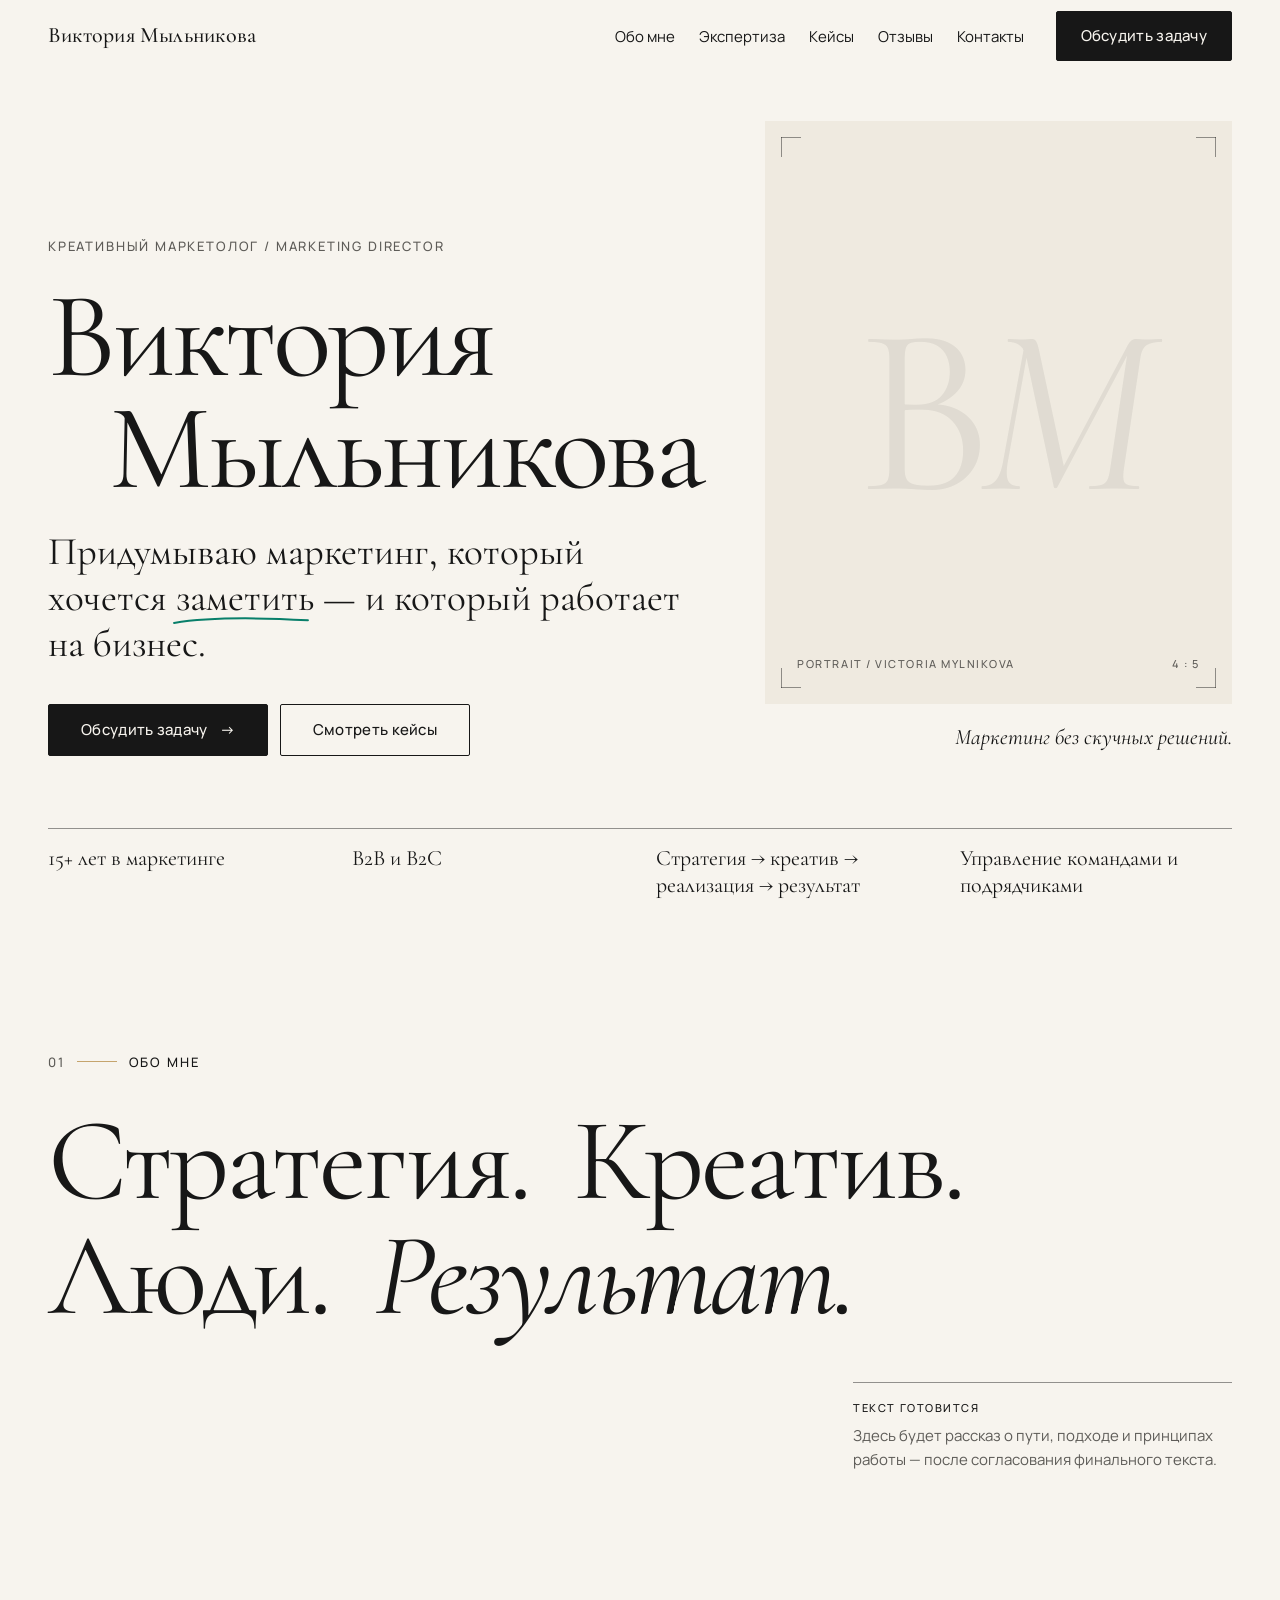
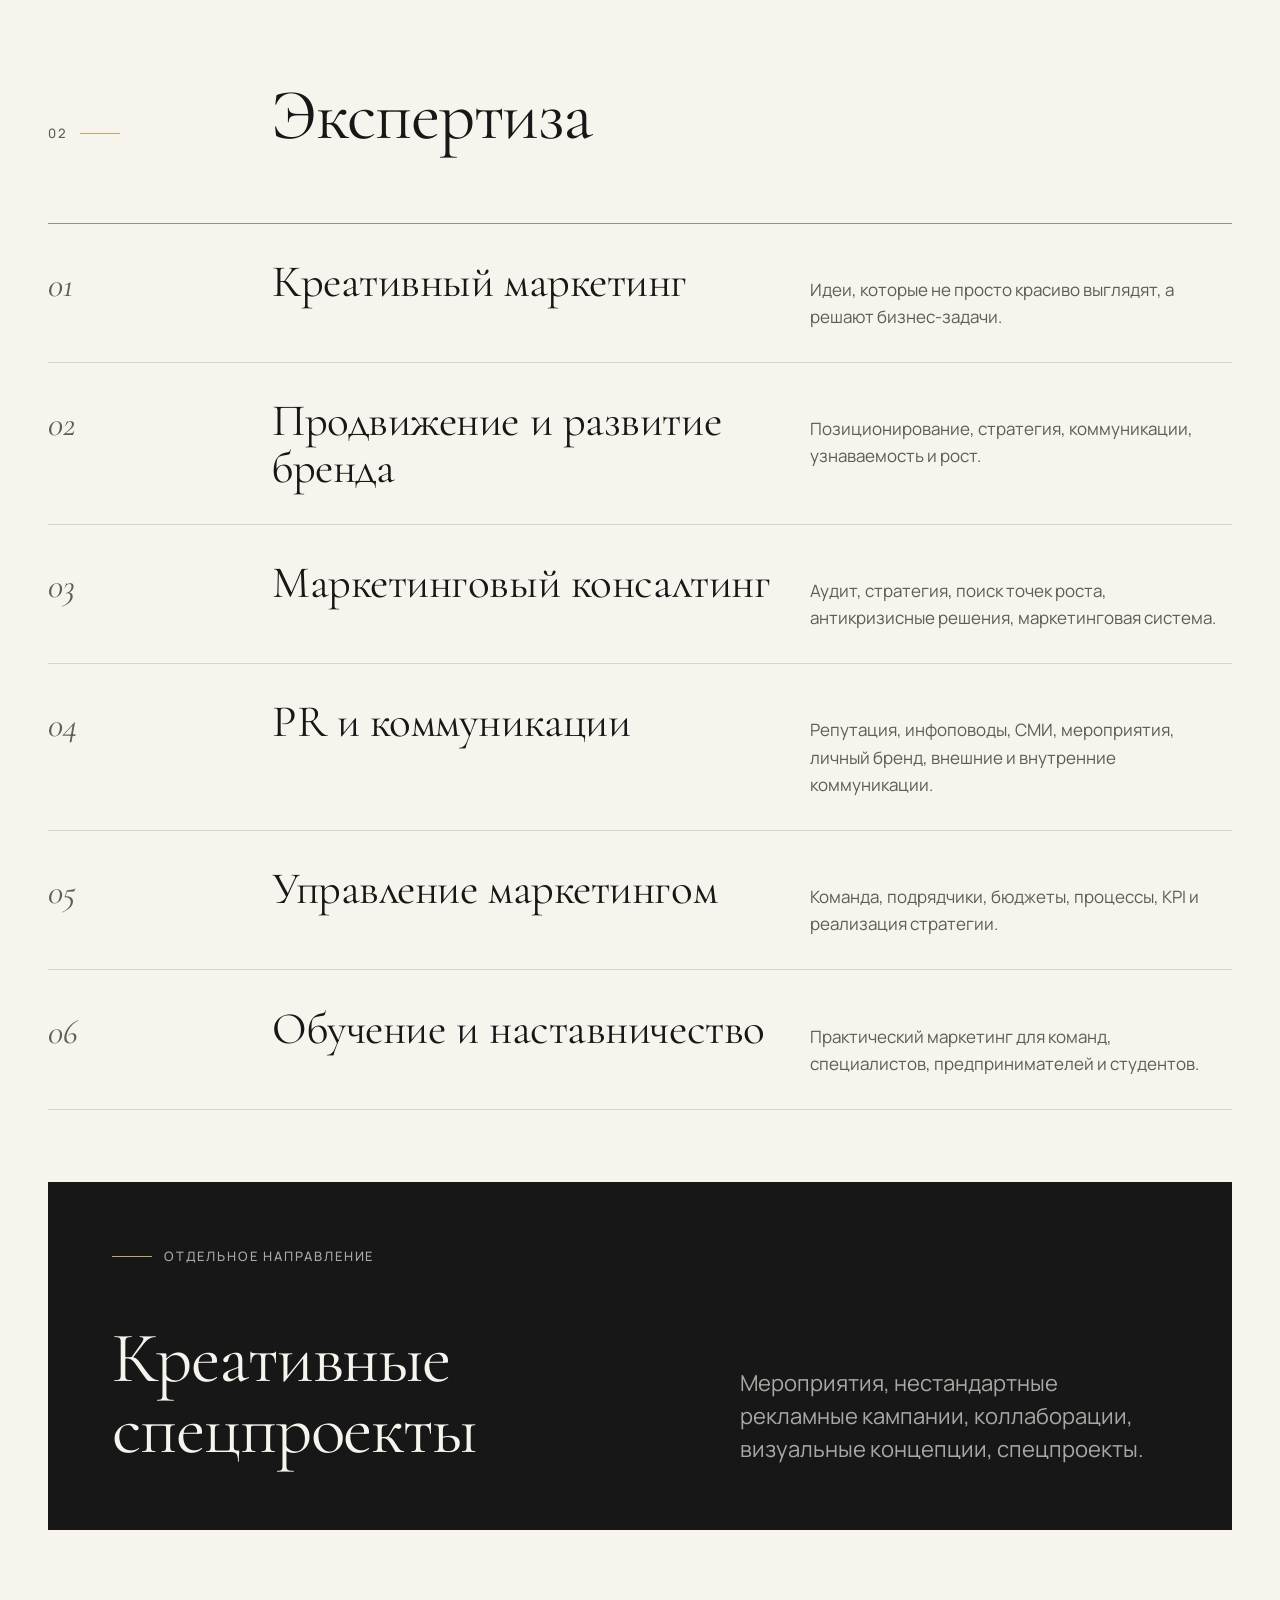
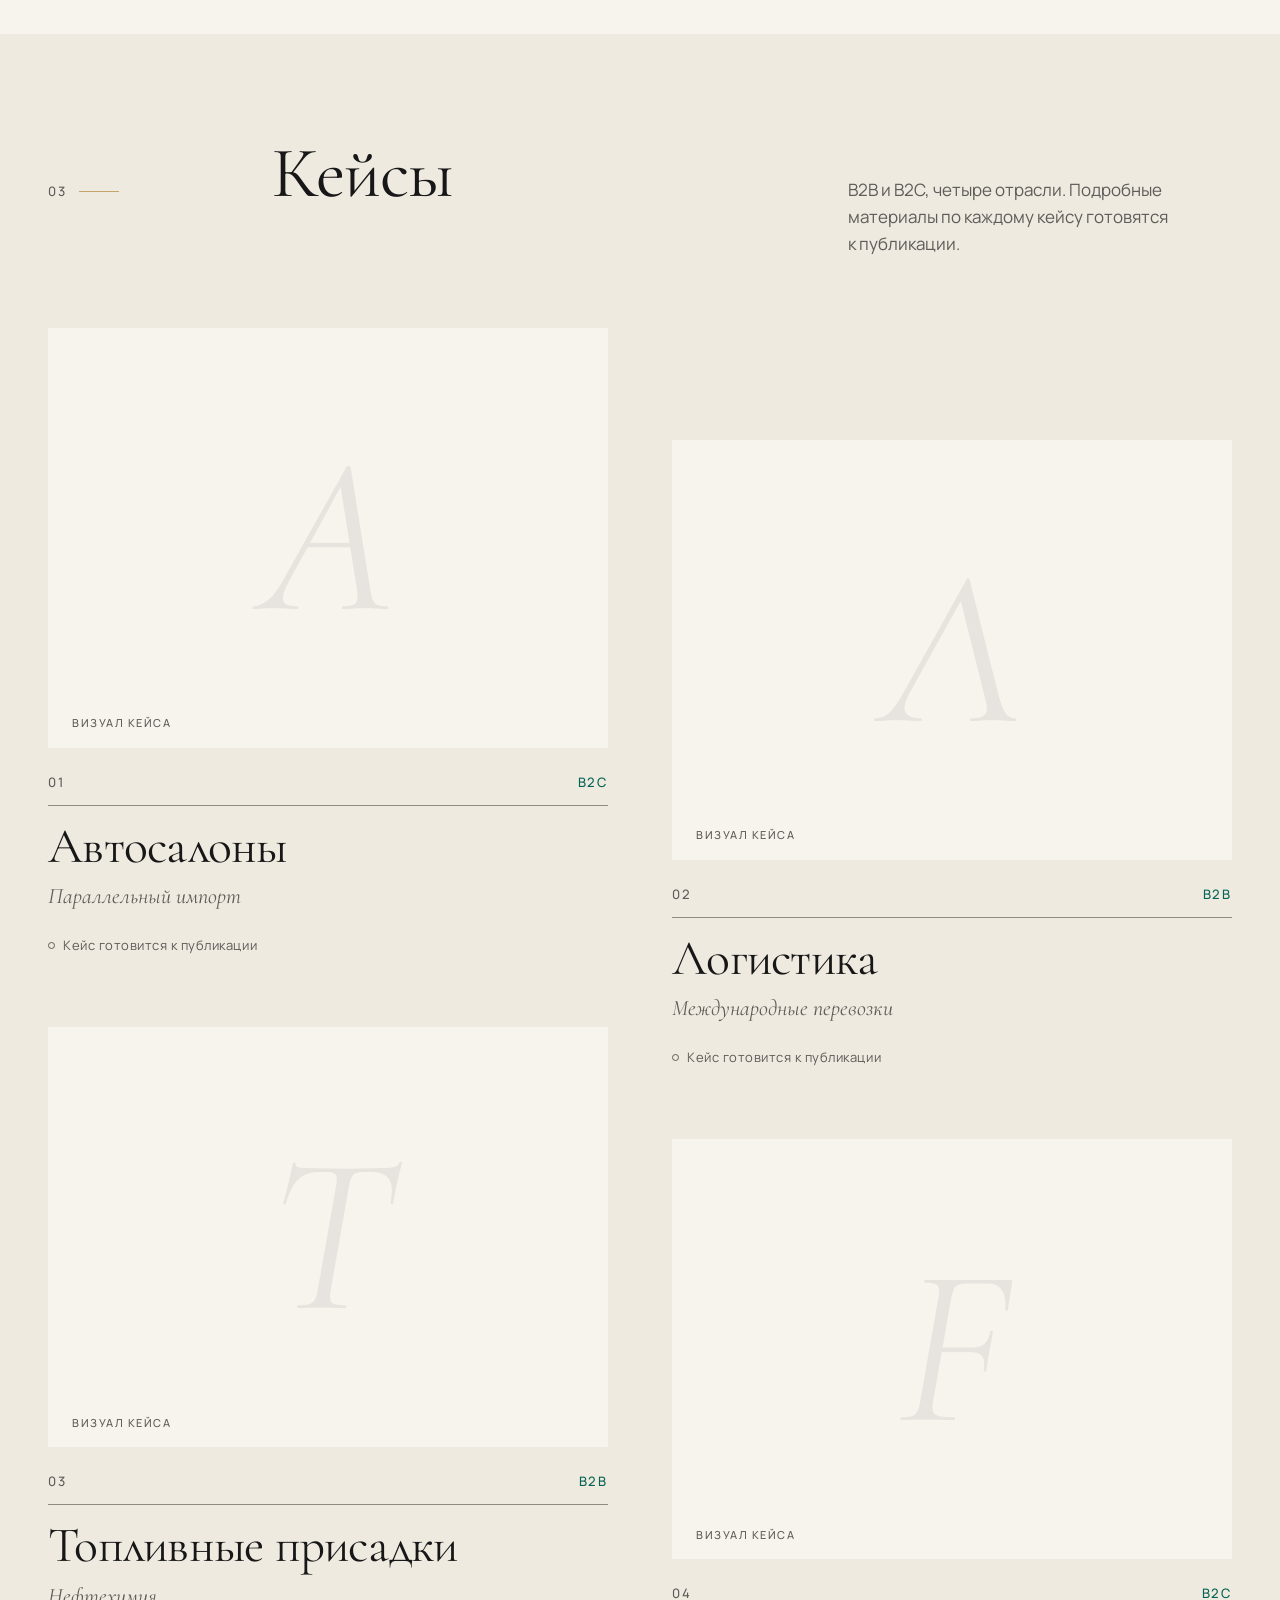
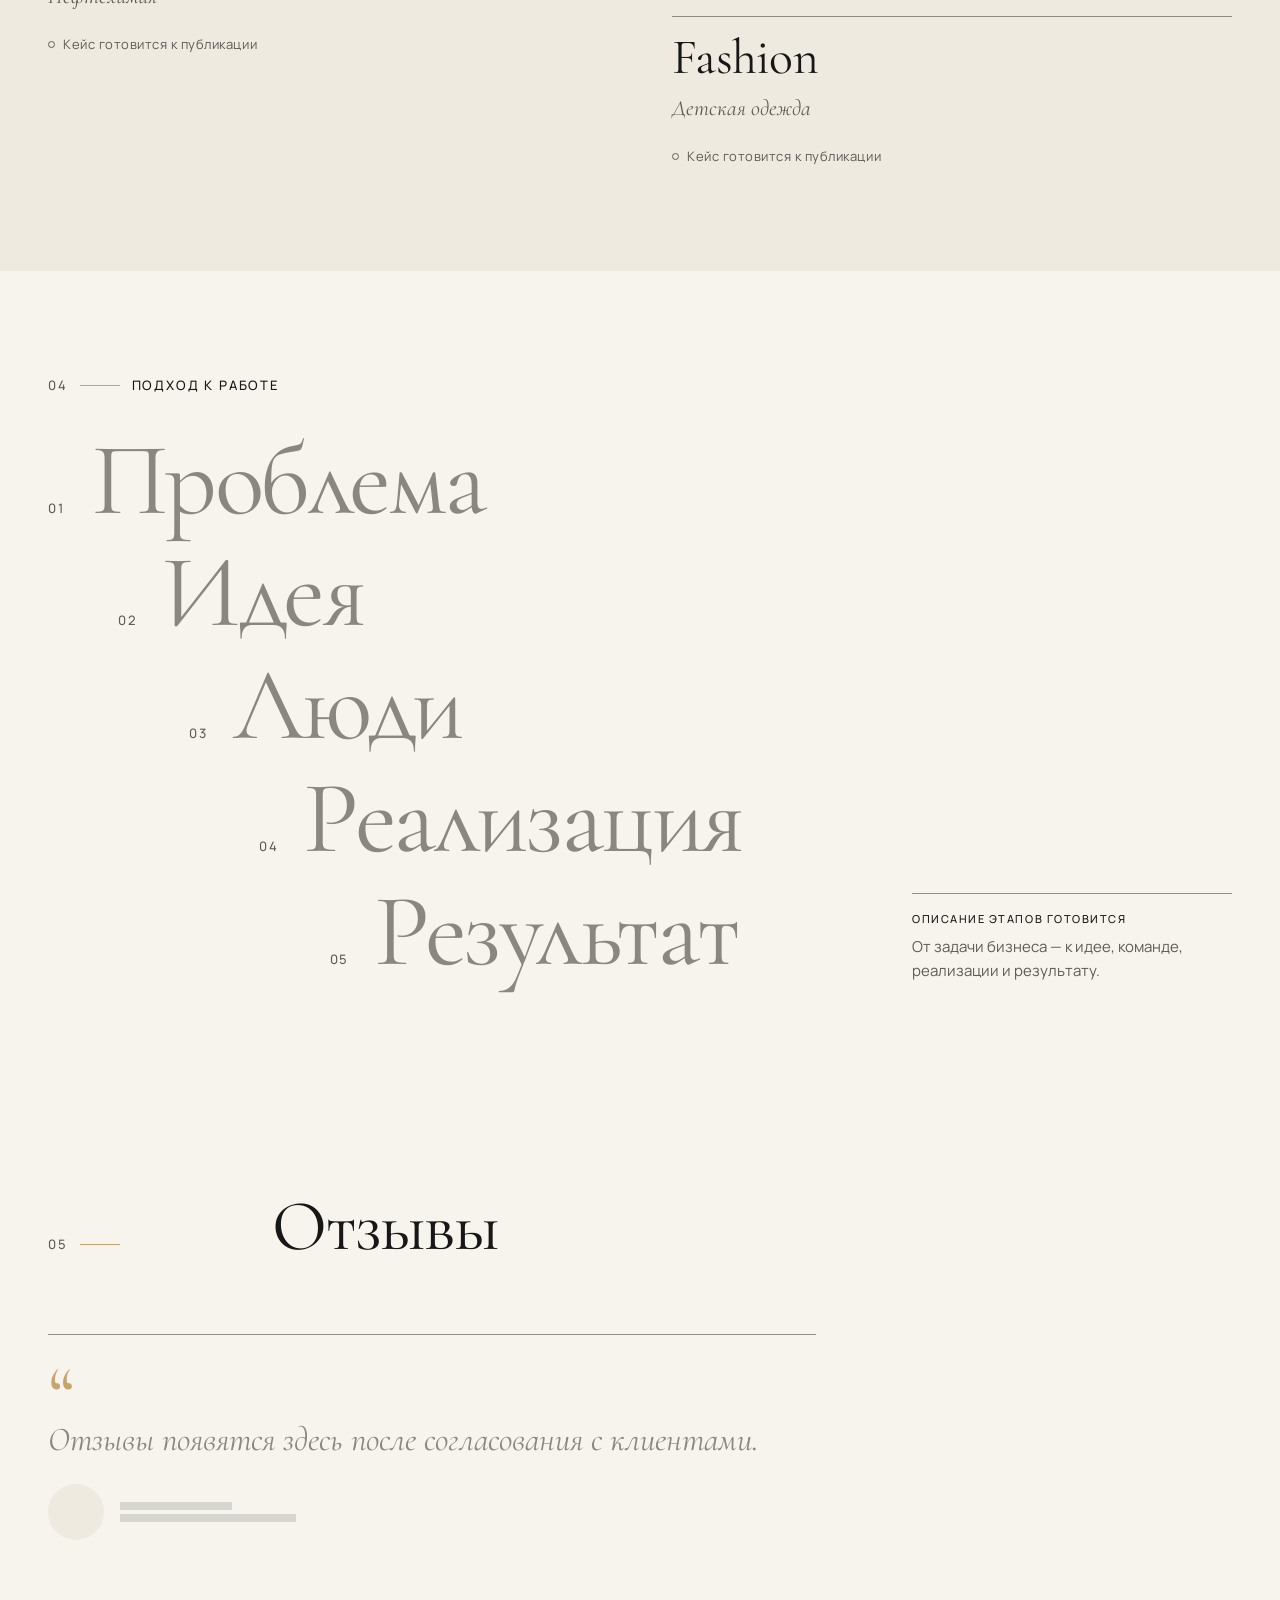
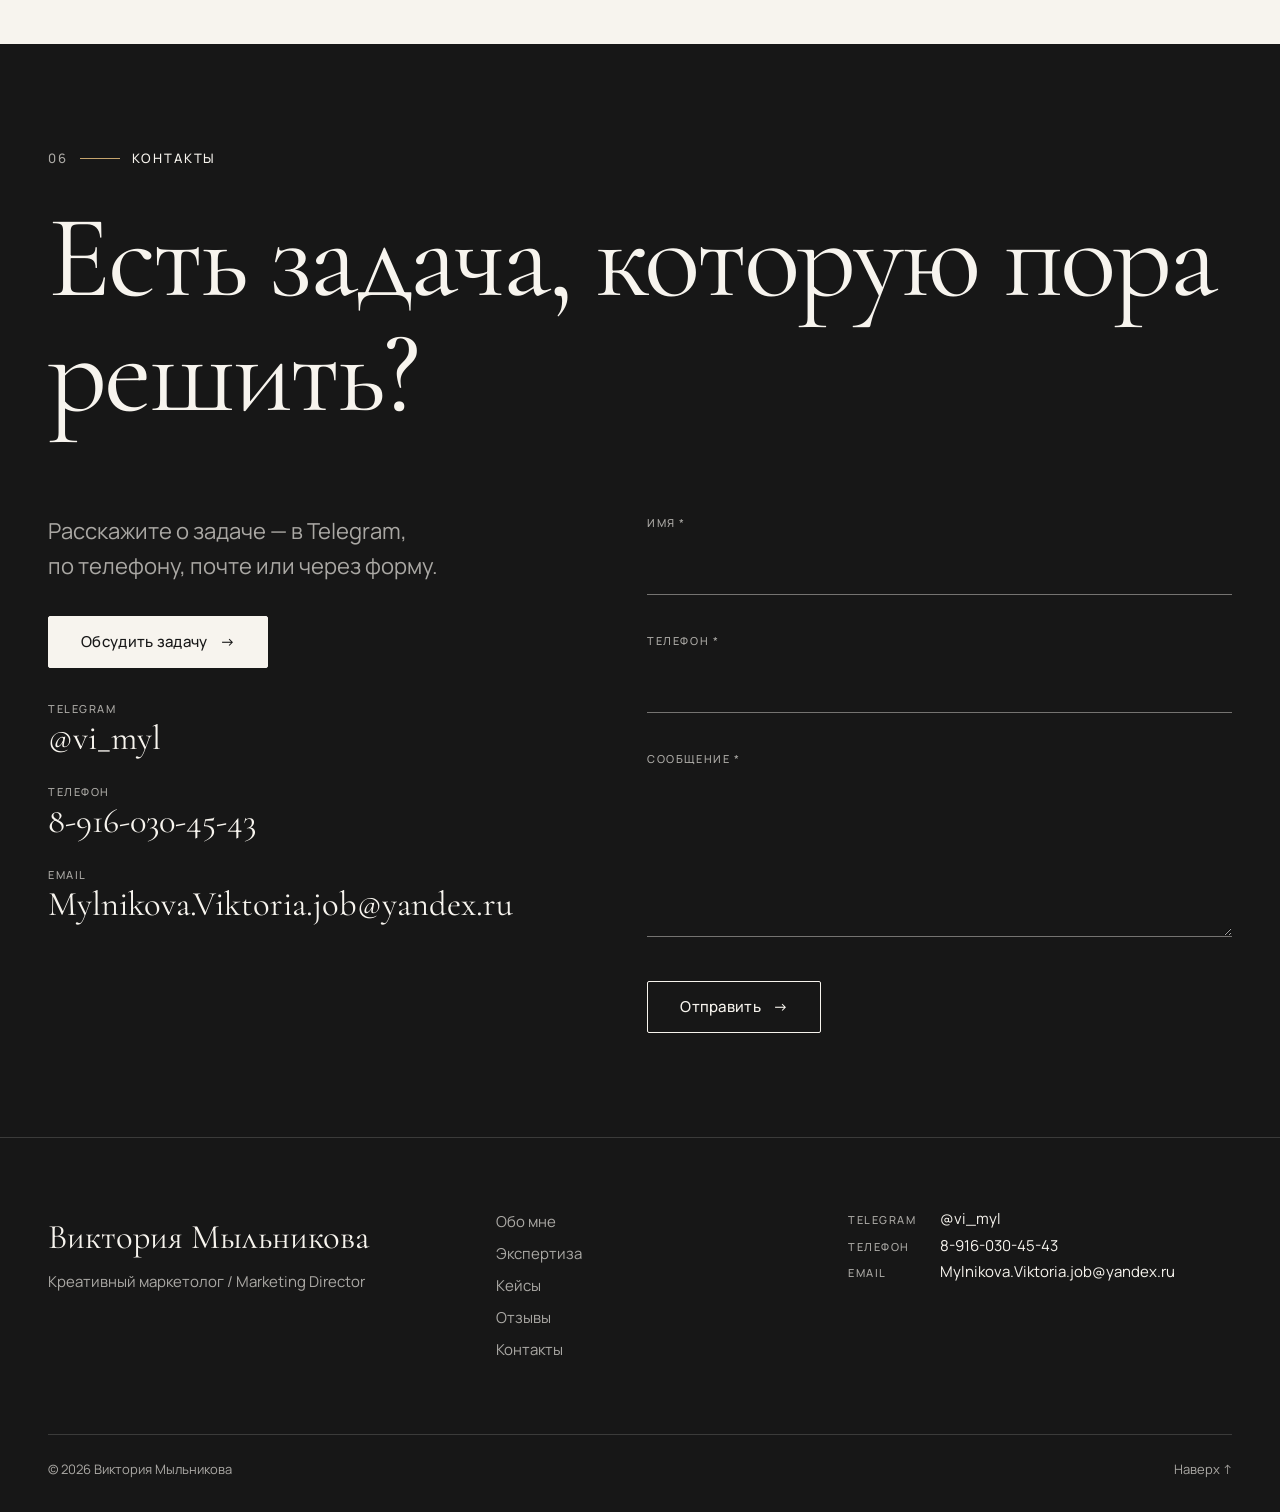
==== index.html @ 8cf96f7c "Initial commit: Victoria Mylnikova portfolio site Static frontend (HTML/CSS/JS, content in content/*" ====
<!doctype html>
<html lang="ru">
<head>
  <meta charset="utf-8">
  <meta name="viewport" content="width=device-width, initial-scale=1">
  <title>Виктория Мыльникова — креативный маркетолог, Marketing Director</title>
  <meta name="description" content="Виктория Мыльникова, креативный маркетолог и Marketing Director. Придумываю маркетинг, который хочется заметить — и который работает на бизнес.">
  <meta name="theme-color" content="#F7F4EE">
  <link rel="icon" href="favicon.ico" sizes="48x48">
  <link rel="icon" href="assets/icons/favicon.svg" type="image/svg+xml">

  <link rel="preconnect" href="https://fonts.googleapis.com">
  <link rel="preconnect" href="https://fonts.gstatic.com" crossorigin>
  <link rel="stylesheet" href="https://fonts.googleapis.com/css2?family=Cormorant+Garamond:ital,wght@0,400;0,500;1,400&family=Manrope:wght@400;500;600&display=swap">
  <link rel="stylesheet" href="css/style.css">

  <!-- Enables reveal-on-scroll styles only when JS runs, before first paint. -->
  <script>document.documentElement.classList.add('js');</script>
  <script src="js/config.js" defer></script>
  <script src="content/site.js" defer></script>
  <script src="content/cases.js" defer></script>
  <script src="content/reviews.js" defer></script>
  <script src="js/dom.js" defer></script>
  <script src="js/api.js" defer></script>
  <script src="js/main.js" defer></script>
</head>
<body>
  <a class="skip-link" href="#main">Перейти к содержанию</a>

  <header class="site-header" data-header>
    <div class="container site-header__inner">
      <a class="site-header__brand" href="#top">Виктория Мыльникова</a>

      <button class="nav-toggle" type="button" aria-expanded="false" aria-controls="site-nav" data-nav-toggle>
        <span class="nav-toggle__line"></span>
        <span class="nav-toggle__line"></span>
        <span class="visually-hidden">Меню</span>
      </button>

      <nav class="site-nav" id="site-nav" aria-label="Основная навигация" data-nav>
        <ul class="site-nav__list">
          <li><a class="site-nav__link" href="#about">Обо мне</a></li>
          <li><a class="site-nav__link" href="#expertise">Экспертиза</a></li>
          <li><a class="site-nav__link" href="#cases">Кейсы</a></li>
          <li><a class="site-nav__link" href="#reviews">Отзывы</a></li>
          <li><a class="site-nav__link" href="#contact">Контакты</a></li>
        </ul>
        <a class="button button--primary site-nav__cta" href="#contact">Обсудить задачу</a>
      </nav>
    </div>
  </header>

  <main id="main">
    <section class="hero" id="top" aria-labelledby="hero-title">
      <div class="container hero__grid">
        <div class="hero__intro">
          <p class="eyebrow" data-hero-role data-reveal>Креативный маркетолог / <span class="nowrap">Marketing Director</span></p>
          <h1 class="hero__name" id="hero-title" data-hero-name data-reveal style="--reveal-delay: 80ms">
            <span class="hero__name-line">Виктория</span>
            <span class="hero__name-line hero__name-line--offset">Мыльникова</span>
          </h1>
          <p class="hero__headline" data-hero-headline data-reveal style="--reveal-delay: 200ms">
            Придумываю маркетинг, который хочется
            <span class="mark">заметить<svg class="mark__stroke" viewBox="0 0 200 14" preserveAspectRatio="none" aria-hidden="true" focusable="false"><path d="M3 10C46 4.5 104 3 197 7" pathLength="1"/></svg></span>&nbsp;— и&nbsp;который работает на&nbsp;бизнес.
          </p>
          <div class="hero__actions" data-reveal style="--reveal-delay: 320ms">
            <a class="button button--primary" href="#contact" data-hero-cta="primary">Обсудить задачу <span class="button__arrow" aria-hidden="true">→</span></a>
            <a class="button" href="#cases" data-hero-cta="secondary">Смотреть кейсы</a>
          </div>
        </div>

        <figure class="portrait" data-portrait data-reveal style="--reveal-delay: 160ms">
          <div class="portrait__frame">
            <!-- Portrait: set hero.portrait in content/site.js — the image replaces this placeholder.
                 Composition expects a vertical 4:5 shot. -->
            <div class="portrait__placeholder" aria-hidden="true">
              <span class="portrait__monogram">В<i>М</i></span>
              <span class="portrait__label">Portrait / Victoria Mylnikova</span>
              <span class="portrait__ratio">4 : 5</span>
            </div>
          </div>
          <figcaption class="portrait__caption" data-hero-tagline>Маркетинг без скучных решений.</figcaption>
        </figure>

        <ul class="hero__facts" data-hero-facts aria-label="Коротко обо мне"></ul>
      </div>
    </section>

    <section class="section" id="about" aria-labelledby="about-title">
      <div class="container">
        <header class="section-header section-header--label" data-reveal>
          <span class="section-header__index">01</span>
          <h2 class="section-header__title" id="about-title">Обо мне</h2>
        </header>
        <div class="about">
          <p class="about__statement" data-about-statement>
            <span class="about__word" data-reveal>Стратегия.</span>
            <span class="about__word" data-reveal style="--reveal-delay: 90ms">Креатив.</span>
            <span class="about__word" data-reveal style="--reveal-delay: 180ms">Люди.</span>
            <span class="about__word about__word--accent" data-reveal style="--reveal-delay: 270ms">Результат.</span>
          </p>
          <div class="about__aside placeholder" data-about-text data-reveal>
            <span class="placeholder__label">Текст готовится</span>
            <p>Здесь будет рассказ о&nbsp;пути, подходе и&nbsp;принципах работы — после согласования финального текста.</p>
          </div>
        </div>
      </div>
    </section>

    <section class="section" id="expertise" aria-labelledby="expertise-title">
      <div class="container">
        <header class="section-header" data-reveal>
          <span class="section-header__index">02</span>
          <h2 class="section-header__title" id="expertise-title">Экспертиза</h2>
        </header>
        <ol class="expertise" data-expertise-list></ol>
        <aside class="special" data-expertise-special hidden></aside>
      </div>
    </section>

    <section class="section section--alt" id="cases" aria-labelledby="cases-title">
      <div class="container">
        <header class="section-header" data-reveal>
          <span class="section-header__index">03</span>
          <h2 class="section-header__title" id="cases-title">Кейсы</h2>
          <p class="section-header__lead">B2B и&nbsp;B2C, четыре отрасли. Подробные материалы по&nbsp;каждому кейсу готовятся к&nbsp;публикации.</p>
        </header>
        <div class="cases-grid" data-cases-list>
          <noscript><p class="placeholder">Для просмотра кейсов включите JavaScript.</p></noscript>
        </div>
      </div>
    </section>

    <section class="section" id="approach" aria-labelledby="approach-title">
      <div class="container">
        <header class="section-header section-header--label" data-reveal>
          <span class="section-header__index">04</span>
          <h2 class="section-header__title" id="approach-title">Подход к&nbsp;работе</h2>
        </header>
        <div class="approach">
          <ol class="approach__list" data-approach-list></ol>
          <div class="approach__note placeholder" data-reveal>
            <span class="placeholder__label">Описание этапов готовится</span>
            <p>От задачи бизнеса — к&nbsp;идее, команде, реализации и&nbsp;результату.</p>
          </div>
        </div>
      </div>
    </section>

    <section class="section" id="reviews" aria-labelledby="reviews-title">
      <div class="container">
        <header class="section-header" data-reveal>
          <span class="section-header__index">05</span>
          <h2 class="section-header__title" id="reviews-title">Отзывы</h2>
        </header>
        <div class="reviews-list" data-reviews-list>
          <!-- Placeholder mirrors the future review layout; replaced once content/reviews.js has published items. -->
          <figure class="review review--placeholder" data-reveal>
            <span class="review__mark" aria-hidden="true">“</span>
            <p class="review__text">Отзывы появятся здесь после согласования с&nbsp;клиентами.</p>
            <figcaption class="review__author" aria-hidden="true">
              <span class="review__photo"></span>
              <span class="review__who">
                <span class="review__skeleton"></span>
                <span class="review__skeleton review__skeleton--wide"></span>
              </span>
            </figcaption>
          </figure>
        </div>
      </div>
    </section>

    <section class="section inverse contact" id="contact" aria-labelledby="contact-title">
      <div class="container">
        <div class="section-header section-header--label" data-reveal>
          <span class="section-header__index">06</span>
          <span class="section-header__title">Контакты</span>
        </div>
        <h2 class="contact__title" id="contact-title" data-reveal>Есть задача, которую пора решить?</h2>

        <div class="contact__grid">
          <div class="contact__aside" data-reveal>
            <p class="contact__lead">Расскажите о&nbsp;задаче — в&nbsp;Telegram, по&nbsp;телефону, почте или через форму.</p>
            <a class="button button--primary" href="#lead-name" data-telegram-link>Обсудить задачу <span class="button__arrow" aria-hidden="true">→</span></a>
            <ul class="contact-list" data-contact-list></ul>
          </div>

          <form class="contact-form" data-contact-form novalidate data-reveal style="--reveal-delay: 120ms">
            <div class="field">
              <label class="field__label" for="lead-name">Имя <span aria-hidden="true">*</span></label>
              <input class="field__input" id="lead-name" name="name" type="text" autocomplete="name" maxlength="100" required aria-describedby="lead-name-error">
              <p class="field__error" id="lead-name-error" data-field-error="name"></p>
            </div>
            <div class="field">
              <label class="field__label" for="lead-phone">Телефон <span aria-hidden="true">*</span></label>
              <input class="field__input" id="lead-phone" name="phone" type="tel" autocomplete="tel" inputmode="tel" maxlength="30" required aria-describedby="lead-phone-error">
              <p class="field__error" id="lead-phone-error" data-field-error="phone"></p>
            </div>
            <div class="field">
              <label class="field__label" for="lead-message">Сообщение <span aria-hidden="true">*</span></label>
              <textarea class="field__input" id="lead-message" name="message" rows="4" maxlength="2000" required aria-describedby="lead-message-error"></textarea>
              <p class="field__error" id="lead-message-error" data-field-error="message"></p>
            </div>
            <button class="button contact-form__submit" type="submit">Отправить <span class="button__arrow" aria-hidden="true">→</span></button>
            <p class="contact-form__status" role="status" data-form-status></p>
          </form>
        </div>
      </div>
    </section>
  </main>

  <footer class="site-footer">
    <div class="container site-footer__inner">
      <div class="site-footer__brand">
        <a class="site-footer__name" href="#top">Виктория Мыльникова</a>
        <p>Креативный маркетолог / Marketing Director</p>
      </div>
      <nav class="site-footer__nav" aria-label="Навигация в подвале">
        <ul class="site-footer__links">
          <li><a href="#about">Обо мне</a></li>
          <li><a href="#expertise">Экспертиза</a></li>
          <li><a href="#cases">Кейсы</a></li>
          <li><a href="#reviews">Отзывы</a></li>
          <li><a href="#contact">Контакты</a></li>
        </ul>
      </nav>
      <ul class="contact-list contact-list--compact" data-contact-list></ul>
      <div class="site-footer__bottom">
        <span>© <span data-current-year></span> Виктория Мыльникова</span>
        <a href="#top">Наверх ↑</a>
      </div>
    </div>
  </footer>

  <!-- Mount point for the future AI assistant (VM.config.features.assistant). -->
  <div data-assistant-root hidden></div>
</body>
</html>
---- css/style.css ----
/* ==========================================================================
   Design tokens
   Breakpoints (mobile-first, min-width): 640px tablet · 960px laptop · 1280px desktop.
   The header switches to the inline navigation at 1024px (see js/main.js).
   CSS variables cannot be used inside media queries, so the values are repeated below.
   ========================================================================== */

:root {
  /* Palette */
  --color-ivory: #F7F4EE;
  --color-ivory-deep: #EFEAE0;
  --color-graphite: #171717;
  --color-emerald: #087F6A;
  --color-emerald-deep: #066455;
  --color-gold: #C5A46D;

  /* Semantic roles — components use these, not the raw palette.
     Emerald is an accent only; gold is reserved for rare decorative details. */
  --color-bg: var(--color-ivory);
  --color-bg-alt: var(--color-ivory-deep);
  --color-text: var(--color-graphite);
  --color-text-muted: #5E5C58;
  /* Large type only: ≈3.3:1 on ivory, passes AA for text from 24px. */
  --color-text-faint: #8A8781;
  --color-ghost: rgba(23, 23, 23, 0.07);
  --color-border: rgba(23, 23, 23, 0.14);
  --color-border-strong: rgba(23, 23, 23, 0.45);
  --color-accent: var(--color-emerald);
  --color-accent-hover: var(--color-emerald-deep);
  --color-decor: var(--color-gold);
  --color-error: #A23B2A;
  --color-focus: var(--color-emerald);
  --color-button-hover: #333230;

  /* Typography */
  --font-display: "Cormorant Garamond", "Times New Roman", Georgia, serif;
  --font-body: "Manrope", system-ui, -apple-system, "Segoe UI", Roboto, sans-serif;

  --text-xs: 0.8125rem;
  --text-sm: 0.9375rem;
  --text-base: 1.0625rem;
  --text-lg: clamp(1.125rem, 1rem + 0.5vw, 1.375rem);
  --text-xl: clamp(1.5rem, 1.2rem + 1.2vw, 2.25rem);
  --text-2xl: clamp(2.5rem, 1.6rem + 3.6vw, 5rem);
  --text-display: clamp(3.25rem, 1.4rem + 7.4vw, 8.5rem);

  --leading-tight: 1.02;
  --leading-snug: 1.25;
  --leading-normal: 1.6;
  --tracking-wide: 0.14em;

  /* Spacing */
  --space-1: 0.25rem;
  --space-2: 0.5rem;
  --space-3: 0.75rem;
  --space-4: 1rem;
  --space-5: 1.5rem;
  --space-6: 2rem;
  --space-7: 3rem;
  --space-8: 4.5rem;
  --space-9: 7rem;
  --section-space: clamp(4.5rem, 2.5rem + 5vw, 8rem);

  /* Layout */
  --container-max: 80rem;
  --container-narrow: 46rem;
  --gutter: clamp(1rem, 4vw, 3rem);
  --header-height: 4.5rem;

  /* Shape & motion */
  --radius-sm: 2px;
  --radius-md: 4px;
  --duration-fast: 160ms;
  --duration-base: 280ms;
  --duration-slow: 900ms;
  --ease-out: cubic-bezier(0.22, 0.61, 0.36, 1);
}

/* Dark surfaces (final CTA, footer): the same semantic roles, inverted.
   Components keep using the roles and adapt automatically. */
.inverse,
.site-footer {
  --color-bg: var(--color-graphite);
  --color-bg-alt: #202020;
  --color-text: var(--color-ivory);
  --color-text-muted: rgba(247, 244, 238, 0.66);
  --color-text-faint: rgba(247, 244, 238, 0.5);
  --color-ghost: rgba(247, 244, 238, 0.06);
  --color-border: rgba(247, 244, 238, 0.16);
  --color-border-strong: rgba(247, 244, 238, 0.42);
  --color-error: #E8A090;
  --color-focus: var(--color-ivory);
  --color-button-hover: #FFFFFF;
  background: var(--color-bg);
  color: var(--color-text);
}

/* ==========================================================================
   Base
   ========================================================================== */

*,
*::before,
*::after {
  box-sizing: border-box;
}

html {
  -webkit-text-size-adjust: 100%;
  scroll-padding-top: var(--header-height);
}

html[data-nav-open] {
  overflow: hidden;
}

@media (prefers-reduced-motion: no-preference) {
  html {
    scroll-behavior: smooth;
  }
}

body {
  margin: 0;
  min-height: 100vh;
  overflow-x: clip;
  background: var(--color-bg);
  color: var(--color-text);
  font-family: var(--font-body);
  font-size: var(--text-base);
  line-height: var(--leading-normal);
  -webkit-font-smoothing: antialiased;
  -moz-osx-font-smoothing: grayscale;
  text-rendering: optimizeLegibility;
}

h1,
h2,
h3,
h4,
p,
ul,
ol,
dl,
dd,
figure,
blockquote {
  margin: 0;
}

h1,
h2,
h3 {
  font-family: var(--font-display);
  font-weight: 500;
  line-height: var(--leading-snug);
}

ul[class],
ol[class] {
  padding: 0;
  list-style: none;
}

img,
svg,
video {
  display: block;
  max-width: 100%;
  height: auto;
}

a {
  color: inherit;
  text-decoration-thickness: 1px;
  text-underline-offset: 0.2em;
  transition: color var(--duration-fast) var(--ease-out);
}

a:hover {
  color: var(--color-accent);
}

button,
input,
textarea {
  font: inherit;
  color: inherit;
}

:focus-visible {
  outline: 2px solid var(--color-focus);
  outline-offset: 3px;
}

::selection {
  background: var(--color-graphite);
  color: var(--color-ivory);
}

.visually-hidden {
  position: absolute;
  width: 1px;
  height: 1px;
  margin: -1px;
  padding: 0;
  overflow: hidden;
  clip: rect(0 0 0 0);
  white-space: nowrap;
  border: 0;
}

.skip-link {
  position: absolute;
  top: var(--space-2);
  left: var(--space-2);
  z-index: 100;
  padding: var(--space-2) var(--space-4);
  background: var(--color-graphite);
  color: var(--color-ivory);
  transform: translateY(-200%);
}

.skip-link:focus {
  transform: none;
}

/* ==========================================================================
   Layout
   ========================================================================== */

.container {
  width: 100%;
  max-width: calc(var(--container-max) + 2 * var(--gutter));
  margin-inline: auto;
  padding-inline: var(--gutter);
}

.section {
  padding-block: var(--section-space);
}

.section--alt {
  background: var(--color-bg-alt);
}

.section-header {
  display: grid;
  gap: var(--space-4);
  margin-bottom: clamp(var(--space-7), 2rem + 3vw, var(--space-8));
}

.section-header__index {
  display: flex;
  align-items: center;
  gap: var(--space-3);
  font-size: var(--text-xs);
  font-weight: 500;
  letter-spacing: var(--tracking-wide);
  color: var(--color-text-muted);
}

/* A short gold rule — one of the few intended uses of the decorative colour. */
.section-header__index::after {
  content: "";
  width: 2.5rem;
  height: 1px;
  background: var(--color-decor);
}

.section-header__title {
  font-size: var(--text-2xl);
  font-weight: 400;
  line-height: 1;
  letter-spacing: -0.015em;
}

.section-header__lead {
  max-width: 28rem;
  color: var(--color-text-muted);
}

/* Label variant: the section's big typography lives in its content instead. */
.section-header--label {
  display: flex;
  align-items: center;
  gap: var(--space-3);
  margin-bottom: var(--space-6);
}

.section-header--label .section-header__title {
  font-family: var(--font-body);
  font-size: var(--text-xs);
  font-weight: 500;
  line-height: 1.4;
  letter-spacing: var(--tracking-wide);
  text-transform: uppercase;
}

@media (min-width: 960px) {
  /* Columns match the expertise rows below: 12rem index + --space-6 gap. */
  .section-header:not(.section-header--label) {
    grid-template-columns: 12rem minmax(0, 1fr) minmax(0, 24rem);
    column-gap: var(--space-6);
    align-items: baseline;
  }

  .section-header__lead {
    justify-self: end;
  }
}

/* ==========================================================================
   Typography helpers
   ========================================================================== */

.eyebrow {
  font-size: var(--text-xs);
  font-weight: 500;
  letter-spacing: var(--tracking-wide);
  text-transform: uppercase;
  color: var(--color-text-muted);
}

.nowrap {
  white-space: nowrap;
}

.prose {
  display: grid;
  gap: var(--space-4);
  max-width: var(--container-narrow);
}

/* ==========================================================================
   Buttons
   ========================================================================== */

.button {
  display: inline-flex;
  align-items: center;
  justify-content: center;
  gap: var(--space-3);
  min-height: 3.25rem;
  padding: var(--space-3) var(--space-6);
  border: 1px solid var(--color-text);
  border-radius: var(--radius-sm);
  background: transparent;
  color: var(--color-text);
  font-size: var(--text-sm);
  font-weight: 500;
  letter-spacing: 0.02em;
  text-decoration: none;
  cursor: pointer;
  transition:
    background-color var(--duration-base) var(--ease-out),
    border-color var(--duration-base) var(--ease-out),
    color var(--duration-base) var(--ease-out);
}

.button:hover {
  background: var(--color-text);
  color: var(--color-bg);
}

.button--primary {
  background: var(--color-text);
  color: var(--color-bg);
}

.button--primary:hover {
  background: var(--color-button-hover);
  border-color: var(--color-button-hover);
  color: var(--color-bg);
}

.button__arrow {
  display: inline-block;
  transition: transform var(--duration-base) var(--ease-out);
}

.button:hover .button__arrow {
  transform: translateX(0.25rem);
}

.button:disabled {
  opacity: 0.5;
  cursor: not-allowed;
}

/* ==========================================================================
   Header & navigation
   ========================================================================== */

.site-header {
  position: sticky;
  top: 0;
  z-index: 50;
  border-bottom: 1px solid transparent;
  transition:
    background-color var(--duration-base) var(--ease-out),
    border-color var(--duration-base) var(--ease-out);
}

.site-header[data-scrolled] {
  background: rgba(247, 244, 238, 0.9);
  border-bottom-color: var(--color-border);
  -webkit-backdrop-filter: blur(12px);
  backdrop-filter: blur(12px);
}

/* backdrop-filter would become the containing block of the fixed mobile menu. */
.site-header[data-nav-open] {
  background: var(--color-bg);
  -webkit-backdrop-filter: none;
  backdrop-filter: none;
}

.site-header__inner {
  display: flex;
  align-items: center;
  justify-content: space-between;
  gap: var(--space-5);
  min-height: var(--header-height);
}

.site-header__brand {
  font-family: var(--font-display);
  font-size: 1.375rem;
  font-weight: 500;
  letter-spacing: 0.01em;
  text-decoration: none;
  white-space: nowrap;
}

.site-header__brand:hover {
  color: inherit;
}

/* Standalone header CTA (pages without the full navigation). */
.site-header__cta {
  display: none;
}

@media (min-width: 640px) {
  .site-header__cta {
    display: inline-flex;
  }
}

.nav-toggle {
  display: grid;
  gap: 7px;
  place-content: center;
  width: 3rem;
  height: 3rem;
  margin-right: calc(-1 * var(--space-3));
  padding: 0;
  border: 0;
  background: none;
  cursor: pointer;
}

.nav-toggle__line {
  width: 1.625rem;
  height: 1px;
  background: currentColor;
  transition: transform var(--duration-base) var(--ease-out);
}

.site-header[data-nav-open] .nav-toggle__line:first-child {
  transform: translateY(4px) rotate(45deg);
}

.site-header[data-nav-open] .nav-toggle__line:nth-child(2) {
  transform: translateY(-4px) rotate(-45deg);
}

/* Mobile: full-screen editorial menu. */
.site-nav {
  position: fixed;
  inset: var(--header-height) 0 0;
  display: none;
  flex-direction: column;
  justify-content: space-between;
  gap: var(--space-7);
  padding: var(--space-5) var(--gutter) var(--space-7);
  overflow-y: auto;
  background: var(--color-bg);
}

.site-header[data-nav-open] .site-nav {
  display: flex;
  animation: nav-in var(--duration-base) var(--ease-out);
}

@keyframes nav-in {
  from {
    opacity: 0;
    transform: translateY(-0.5rem);
  }
}

.site-nav__list {
  display: grid;
  counter-reset: nav;
}

.site-nav__link {
  display: flex;
  align-items: baseline;
  gap: var(--space-4);
  padding-block: var(--space-4);
  border-bottom: 1px solid var(--color-border);
  font-family: var(--font-display);
  font-size: clamp(2rem, 1.6rem + 2vw, 2.75rem);
  line-height: 1.1;
  text-decoration: none;
}

.site-nav__link::before {
  counter-increment: nav;
  content: counter(nav, decimal-leading-zero);
  font-family: var(--font-body);
  font-size: var(--text-xs);
  letter-spacing: var(--tracking-wide);
  color: var(--color-text-muted);
}

.site-nav__cta {
  width: 100%;
}

@media (min-width: 1024px) {
  .nav-toggle {
    display: none;
  }

  .site-nav,
  .site-header[data-nav-open] .site-nav {
    position: static;
    display: flex;
    flex-direction: row;
    align-items: center;
    gap: var(--space-6);
    padding: 0;
    overflow: visible;
    background: none;
    animation: none;
  }

  .site-nav__list {
    display: flex;
    gap: var(--space-5);
  }

  /* Underline grows from the left on hover — no colour change. */
  .site-nav__link {
    display: inline;
    padding-block: var(--space-1);
    border: 0;
    background: linear-gradient(currentColor, currentColor) left bottom / 0 1px no-repeat;
    font-family: var(--font-body);
    font-size: var(--text-sm);
    transition: background-size var(--duration-base) var(--ease-out);
  }

  .site-nav__link::before {
    content: none;
  }

  .site-nav__link:hover {
    color: inherit;
    background-size: 100% 1px;
  }

  .site-nav__cta {
    width: auto;
    min-height: 2.75rem;
    padding-inline: var(--space-5);
  }
}

/* ==========================================================================
   Hero
   ========================================================================== */

.hero {
  padding-block: var(--space-6);
}

.hero__grid {
  display: grid;
  gap: var(--space-7);
}

.hero__intro {
  display: grid;
  align-content: end;
  gap: var(--space-5);
}

.hero__name {
  font-size: clamp(3.5rem, 0.9rem + 11vw, 7rem);
  font-weight: 400;
  line-height: 0.92;
  letter-spacing: -0.025em;
}

.hero__name-line {
  display: block;
}

.hero__name-line--offset {
  padding-left: 0.5em;
}

.hero__headline {
  max-width: 21em;
  font-family: var(--font-display);
  font-size: clamp(1.625rem, 1.25rem + 1.5vw, 2.5rem);
  line-height: 1.18;
}

/* The one hand-drawn detail: an editor's emerald stroke under «заметить». */
.mark {
  position: relative;
  white-space: nowrap;
}

.mark__stroke {
  position: absolute;
  left: -3%;
  bottom: -0.14em;
  width: 106%;
  height: 0.32em;
  overflow: visible;
  color: var(--color-accent);
  pointer-events: none;
}

.mark__stroke path {
  fill: none;
  stroke: currentColor;
  stroke-width: 2;
  stroke-linecap: round;
  stroke-dasharray: 1;
  stroke-dashoffset: 0;
  vector-effect: non-scaling-stroke;
}

.hero__actions {
  display: flex;
  flex-wrap: wrap;
  gap: var(--space-3);
  margin-top: var(--space-3);
}

.hero__facts {
  display: grid;
  border-top: 1px solid var(--color-border-strong);
}

.hero__fact {
  padding-block: var(--space-4);
  border-bottom: 1px solid var(--color-border);
  font-family: var(--font-display);
  font-size: var(--text-lg);
  line-height: 1.25;
}

@media (max-width: 639px) {
  .hero__actions .button {
    flex: 1 1 100%;
  }
}

@media (min-width: 640px) {
  .hero__facts {
    grid-template-columns: repeat(2, minmax(0, 1fr));
    column-gap: var(--space-6);
  }
}

@media (min-width: 960px) {
  .hero {
    padding-top: var(--space-7);
  }

  .hero__name {
    font-size: clamp(5rem, 0.4rem + 9vw, 8.5rem);
  }

  .hero__grid {
    grid-template-columns: minmax(0, 7fr) minmax(0, 5fr);
    column-gap: clamp(var(--space-7), 5vw, var(--space-9));
    row-gap: var(--space-8);
    align-items: end;
  }

  .hero__facts {
    grid-column: 1 / -1;
    grid-template-columns: repeat(4, minmax(0, 1fr));
    border-bottom: 0;
  }

  .hero__fact {
    padding-right: var(--space-5);
    border-bottom: 0;
  }
}

/* ==========================================================================
   Portrait (art-directed placeholder until the photo arrives)
   ========================================================================== */

.portrait {
  display: grid;
  gap: var(--space-4);
}

.portrait__frame {
  position: relative;
  aspect-ratio: 4 / 5;
  overflow: hidden;
  background: var(--color-bg-alt);
}

.portrait__image {
  width: 100%;
  height: 100%;
  object-fit: cover;
}

.portrait__placeholder {
  position: absolute;
  inset: 0;
  display: grid;
  place-items: center;
}

/* Photographer's crop marks in the four corners. */
.portrait__placeholder::before {
  --mark: 1.25rem;
  content: "";
  position: absolute;
  inset: var(--space-4);
  background:
    linear-gradient(var(--color-border-strong), var(--color-border-strong)) top left / var(--mark) 1px,
    linear-gradient(var(--color-border-strong), var(--color-border-strong)) top left / 1px var(--mark),
    linear-gradient(var(--color-border-strong), var(--color-border-strong)) top right / var(--mark) 1px,
    linear-gradient(var(--color-border-strong), var(--color-border-strong)) top right / 1px var(--mark),
    linear-gradient(var(--color-border-strong), var(--color-border-strong)) bottom left / var(--mark) 1px,
    linear-gradient(var(--color-border-strong), var(--color-border-strong)) bottom left / 1px var(--mark),
    linear-gradient(var(--color-border-strong), var(--color-border-strong)) bottom right / var(--mark) 1px,
    linear-gradient(var(--color-border-strong), var(--color-border-strong)) bottom right / 1px var(--mark);
  background-repeat: no-repeat;
}

.portrait__monogram {
  font-family: var(--font-display);
  font-size: clamp(7rem, 30vw, 15rem);
  line-height: 1;
  letter-spacing: -0.06em;
  color: var(--color-ghost);
  user-select: none;
}

.portrait__monogram i {
  font-weight: 400;
}

.portrait__label,
.portrait__ratio {
  position: absolute;
  bottom: var(--space-6);
  font-size: 0.6875rem;
  font-weight: 500;
  letter-spacing: var(--tracking-wide);
  text-transform: uppercase;
  color: var(--color-text-muted);
}

.portrait__label {
  left: var(--space-6);
}

.portrait__ratio {
  right: var(--space-6);
}

.portrait__caption {
  justify-self: end;
  font-family: var(--font-display);
  font-size: var(--text-lg);
  font-style: italic;
}

@media (min-width: 640px) and (max-width: 959px) {
  .portrait {
    width: min(100%, 30rem);
  }
}

/* ==========================================================================
   Placeholders (content awaiting the client — never filled with invented copy)
   ========================================================================== */

.placeholder {
  display: grid;
  gap: var(--space-2);
  padding-top: var(--space-4);
  border-top: 1px solid var(--color-border-strong);
  font-size: var(--text-sm);
  color: var(--color-text-muted);
}

.placeholder__label {
  font-size: 0.6875rem;
  font-weight: 500;
  letter-spacing: var(--tracking-wide);
  text-transform: uppercase;
  color: var(--color-text);
}

/* ==========================================================================
   About
   ========================================================================== */

.about {
  display: grid;
  gap: var(--space-7);
}

.about__statement {
  font-family: var(--font-display);
  font-size: var(--text-display);
  line-height: 0.98;
  letter-spacing: -0.025em;
}

.about__word {
  display: inline-block;
  margin-right: 0.18em;
}

.about__word--accent {
  font-style: italic;
}

.about__aside {
  max-width: 24rem;
}

/* Filled state (content/site.js → about): replaces the placeholder in the same slot. */
.about__text {
  display: grid;
  gap: var(--space-4);
  color: var(--color-text-muted);
}

.about__photo {
  aspect-ratio: 4 / 5;
  margin-bottom: var(--space-3);
  overflow: hidden;
  background: var(--color-bg-alt);
}

.about__photo img {
  width: 100%;
  height: 100%;
  object-fit: cover;
}

.about__intro {
  font-family: var(--font-display);
  font-size: var(--text-lg);
  line-height: 1.4;
  color: var(--color-text);
}

@media (min-width: 960px) {
  .about {
    grid-template-columns: minmax(0, 2fr) minmax(0, 1fr);
  }

  .about__statement {
    grid-column: 1 / -1;
    max-width: 11em;
  }

  .about__aside {
    grid-column: 2;
  }
}

/* ==========================================================================
   Expertise
   ========================================================================== */

.expertise {
  border-top: 1px solid var(--color-border-strong);
}

.expertise__item {
  position: relative;
  display: grid;
  grid-template-columns: 2.5rem minmax(0, 1fr);
  gap: var(--space-2) var(--space-3);
  padding-block: var(--space-5) var(--space-6);
  border-bottom: 1px solid var(--color-border);
}

/* Emerald rule drawn across the row on hover. */
.expertise__item::before {
  content: "";
  position: absolute;
  top: -1px;
  left: 0;
  width: 100%;
  height: 1px;
  background: var(--color-accent);
  transform: scaleX(0);
  transform-origin: left;
  transition: transform var(--duration-slow) var(--ease-out);
}

.expertise__index {
  padding-top: 0.35em;
  font-family: var(--font-display);
  font-size: var(--text-lg);
  font-style: italic;
  line-height: 1;
  color: var(--color-text-muted);
  transition: color var(--duration-base) var(--ease-out);
}

.expertise__title {
  font-size: clamp(1.75rem, 1.3rem + 1.9vw, 3rem);
  font-weight: 400;
  line-height: 1.05;
  letter-spacing: -0.01em;
  transition: transform var(--duration-base) var(--ease-out);
}

.expertise__text {
  grid-column: 2;
  max-width: 30rem;
  color: var(--color-text-muted);
}

@media (hover: hover) {
  .expertise__item:hover::before {
    transform: scaleX(1);
  }

  .expertise__item:hover .expertise__index {
    color: var(--color-accent);
  }

  .expertise__item:hover .expertise__title {
    transform: translateX(0.5rem);
  }
}

@media (min-width: 960px) {
  .expertise__item {
    grid-template-columns: 12rem minmax(0, 1.2fr) minmax(0, 1fr);
    align-items: baseline;
    column-gap: var(--space-6);
    padding-block: var(--space-6);
  }

  .expertise__index {
    font-size: var(--text-xl);
  }

  .expertise__text {
    grid-column: 3;
    padding-top: 0.5rem;
  }
}

/* Creative special projects — the one inverted block inside the section. */
.special {
  --color-text: var(--color-ivory);
  --color-text-muted: rgba(247, 244, 238, 0.66);
  --color-focus: var(--color-ivory);
  display: grid;
  gap: var(--space-5);
  margin-top: var(--space-8);
  padding: clamp(var(--space-6), 5vw, var(--space-9)) clamp(var(--space-5), 5vw, var(--space-8));
  background: var(--color-graphite);
  color: var(--color-text);
}

.special__label {
  display: flex;
  align-items: center;
  gap: var(--space-3);
  font-size: var(--text-xs);
  font-weight: 500;
  letter-spacing: var(--tracking-wide);
  text-transform: uppercase;
  color: var(--color-text-muted);
}

.special__label::before {
  content: "";
  width: 2.5rem;
  height: 1px;
  background: var(--color-decor);
}

.special__title {
  font-size: var(--text-2xl);
  font-weight: 400;
  line-height: 1;
  letter-spacing: -0.015em;
}

.special__text {
  max-width: 30rem;
  font-size: var(--text-lg);
  line-height: 1.5;
  color: var(--color-text-muted);
}

@media (min-width: 960px) {
  .special {
    grid-template-columns: minmax(0, 1.3fr) minmax(0, 1fr);
    align-items: end;
    column-gap: var(--space-8);
  }

  .special__label {
    grid-column: 1 / -1;
    margin-bottom: var(--space-6);
  }
}

/* ==========================================================================
   Cases
   ========================================================================== */

.cases-grid {
  display: grid;
  gap: var(--space-8);
}

.case-card {
  display: grid;
  align-content: start;
  gap: var(--space-5);
  color: inherit;
  text-decoration: none;
}

a.case-card:hover {
  color: inherit;
}

.case-card__media {
  position: relative;
  aspect-ratio: 4 / 3;
  overflow: hidden;
  background: var(--color-bg);
}

.case-card__media img,
.case-card__placeholder {
  width: 100%;
  height: 100%;
  object-fit: cover;
  transition: transform 1.2s var(--ease-out);
}

a.case-card:hover .case-card__media img,
a.case-card:hover .case-card__placeholder {
  transform: scale(1.03);
}

.case-card__placeholder {
  position: absolute;
  inset: 0;
  display: grid;
  place-items: center;
}

.case-card__initial {
  font-family: var(--font-display);
  font-size: clamp(8rem, 28vw, 14rem);
  font-style: italic;
  line-height: 1;
  color: var(--color-ghost);
}

.case-card__placeholder-label {
  position: absolute;
  left: var(--space-5);
  bottom: var(--space-4);
  font-size: 0.6875rem;
  font-weight: 500;
  letter-spacing: var(--tracking-wide);
  text-transform: uppercase;
  color: var(--color-text-muted);
}

.case-card__body {
  display: grid;
  gap: var(--space-2);
}

.case-card__top {
  display: flex;
  justify-content: space-between;
  align-items: baseline;
  gap: var(--space-4);
  padding-bottom: var(--space-3);
  margin-bottom: var(--space-2);
  border-bottom: 1px solid var(--color-border-strong);
  font-size: var(--text-xs);
  font-weight: 500;
  letter-spacing: var(--tracking-wide);
}

.case-card__index {
  color: var(--color-text-muted);
}

/* Deep emerald: small text on ivory-deep needs it for 4.5:1 contrast. */
.case-card__category {
  color: var(--color-accent-hover);
}

.case-card__title {
  font-size: clamp(2rem, 1.5rem + 2vw, 3.25rem);
  font-weight: 400;
  line-height: 1;
  letter-spacing: -0.015em;
}

.case-card__caption {
  font-family: var(--font-display);
  font-size: var(--text-lg);
  font-style: italic;
  color: var(--color-text-muted);
}

.case-card__status {
  display: flex;
  align-items: center;
  gap: var(--space-2);
  margin-top: var(--space-3);
  font-size: var(--text-xs);
  letter-spacing: 0.04em;
  color: var(--color-text-muted);
}

.case-card[data-status="draft"] .case-card__status::before {
  content: "";
  width: 0.4375rem;
  height: 0.4375rem;
  border: 1px solid currentColor;
  border-radius: 50%;
}

.case-card[data-status="published"] .case-card__status {
  font-weight: 500;
  color: var(--color-text);
}

@media (min-width: 640px) {
  .cases-grid {
    grid-template-columns: repeat(2, minmax(0, 1fr));
    column-gap: var(--space-6);
  }
}

/* Editorial stagger: the right column sits lower. The negative bottom margin
   keeps row heights unchanged; the grid's padding makes room for the last card. */
@media (min-width: 960px) {
  .cases-grid {
    --stagger: var(--space-9);
    column-gap: clamp(var(--space-6), 5vw, var(--space-9));
    padding-bottom: var(--stagger);
  }

  .case-card:nth-child(even) {
    margin-block: var(--stagger) calc(-1 * var(--stagger));
  }
}

/* ==========================================================================
   Approach — a descending staircase that lights up while scrolling
   ========================================================================== */

.approach {
  display: grid;
  gap: var(--space-8);
}

.approach__list {
  --shift: clamp(0.75rem, 5.5vw, 7rem);
  display: grid;
  gap: var(--space-2);
}

.approach__step {
  display: flex;
  align-items: baseline;
  gap: var(--space-4);
  margin-left: calc(var(--step, 0) * var(--shift));
  transition: color var(--duration-slow) var(--ease-out);
}

.approach__index {
  min-width: 1.75rem;
  font-size: var(--text-xs);
  font-weight: 500;
  letter-spacing: var(--tracking-wide);
  color: var(--color-text-muted);
  transition: color var(--duration-base) var(--ease-out);
}

.approach__title {
  font-family: var(--font-display);
  font-size: clamp(2.75rem, 1.3rem + 6.4vw, 7.5rem);
  line-height: 1.02;
  letter-spacing: -0.025em;
}

.approach__text {
  max-width: 24rem;
  color: var(--color-text-muted);
}

.approach__list[data-interactive] .approach__step {
  color: var(--color-text-faint);
}

.approach__list[data-interactive] .approach__step.is-lit {
  color: var(--color-text);
}

.approach__list[data-interactive] .approach__step.is-current .approach__index {
  color: var(--color-accent);
}

.approach__note {
  max-width: 24rem;
}

@media (min-width: 960px) {
  .approach {
    grid-template-columns: minmax(0, 1fr) 20rem;
    align-items: end;
  }
}

/* ==========================================================================
   Reviews
   ========================================================================== */

.reviews-list {
  display: grid;
  gap: var(--space-8);
}

.review {
  display: grid;
  align-content: start;
  gap: var(--space-5);
  padding-top: var(--space-5);
  border-top: 1px solid var(--color-border-strong);
}

.review__mark {
  height: 2.25rem;
  font-family: var(--font-display);
  font-size: 5rem;
  line-height: 0.9;
  color: var(--color-decor);
}

.review__text {
  font-family: var(--font-display);
  font-size: clamp(1.5rem, 1.2rem + 1.1vw, 2.25rem);
  line-height: 1.25;
}

.review__author {
  display: flex;
  align-items: center;
  gap: var(--space-4);
}

.review__photo {
  flex: none;
  width: 3.5rem;
  height: 3.5rem;
  border-radius: 50%;
  object-fit: cover;
  background: var(--color-bg-alt);
}

.review__who {
  display: grid;
  gap: var(--space-1);
  font-size: var(--text-sm);
}

.review__name {
  font-weight: 600;
}

.review__position,
.review__source {
  color: var(--color-text-muted);
}

.review__source {
  font-size: var(--text-xs);
}

.review--placeholder {
  max-width: 48rem;
}

.review--placeholder .review__text {
  font-style: italic;
  color: var(--color-text-faint);
}

.review__skeleton {
  display: block;
  width: 7rem;
  height: 0.5rem;
  background: var(--color-border);
}

.review__skeleton--wide {
  width: 11rem;
}

@media (min-width: 960px) {
  .reviews-list {
    grid-template-columns: repeat(2, minmax(0, 1fr));
    column-gap: var(--space-8);
  }

  .review--placeholder {
    grid-column: 1 / -1;
  }
}

/* ==========================================================================
   Contact — final CTA on the dark surface
   ========================================================================== */

.contact__title {
  max-width: 12em;
  margin-bottom: clamp(var(--space-7), 2rem + 4vw, var(--space-9));
  font-size: var(--text-display);
  font-weight: 400;
  line-height: 0.98;
  letter-spacing: -0.025em;
}

.contact__grid {
  display: grid;
  gap: var(--space-8);
}

.contact__aside {
  display: grid;
  align-content: start;
  justify-items: start;
  gap: var(--space-6);
}

.contact__lead {
  max-width: 28rem;
  font-size: var(--text-lg);
  color: var(--color-text-muted);
}

.contact-list {
  display: grid;
  gap: var(--space-5);
}

.contact-list__label {
  display: block;
  font-size: 0.6875rem;
  font-weight: 500;
  letter-spacing: var(--tracking-wide);
  text-transform: uppercase;
  color: var(--color-text-muted);
}

.contact-list__value {
  font-family: var(--font-display);
  font-size: var(--text-xl);
  line-height: 1.2;
  text-decoration: none;
  overflow-wrap: anywhere;
  background: linear-gradient(currentColor, currentColor) left bottom / 0 1px no-repeat;
  transition: background-size var(--duration-base) var(--ease-out);
}

.contact-list__value:hover {
  color: inherit;
  background-size: 100% 1px;
}

.contact-form {
  display: grid;
  gap: var(--space-4);
}

.field {
  display: grid;
  gap: var(--space-1);
}

.field__label {
  font-size: 0.6875rem;
  font-weight: 500;
  letter-spacing: var(--tracking-wide);
  text-transform: uppercase;
  color: var(--color-text-muted);
}

.field__input {
  width: 100%;
  min-height: 3rem;
  padding: var(--space-3) 0;
  border: 0;
  border-bottom: 1px solid var(--color-border-strong);
  border-radius: 0;
  background: transparent;
  font-size: var(--text-lg);
  transition: border-color var(--duration-fast) var(--ease-out);
}

.field__input:focus {
  outline: none;
  border-bottom-color: var(--color-text);
}

.field__input:focus-visible {
  box-shadow: 0 1px 0 var(--color-text);
}

.field__input:-webkit-autofill {
  -webkit-text-fill-color: var(--color-text);
  box-shadow: 0 0 0 100px var(--color-bg) inset;
}

textarea.field__input {
  min-height: 7rem;
  resize: vertical;
}

.field__input[aria-invalid="true"] {
  border-bottom-color: var(--color-error);
}

.field__error {
  min-height: 1.25em;
  font-size: var(--text-xs);
  color: var(--color-error);
}

.contact-form__submit {
  justify-self: start;
  margin-top: var(--space-2);
}

.contact-form__status {
  font-size: var(--text-sm);
  color: var(--color-text-muted);
}

.contact-form__status:empty {
  display: none;
}

@media (max-width: 639px) {
  .contact__aside .button,
  .contact-form__submit {
    justify-self: stretch;
    width: 100%;
  }
}

@media (min-width: 960px) {
  .contact__grid {
    grid-template-columns: minmax(0, 1fr) minmax(0, 1.2fr);
    gap: var(--space-9);
  }
}

/* ==========================================================================
   Footer
   ========================================================================== */

.site-footer {
  padding-block: var(--space-8) var(--space-6);
  border-top: 1px solid var(--color-border);
  font-size: var(--text-sm);
}

.site-footer__inner {
  display: grid;
  align-items: start;
  gap: var(--space-6);
}

.site-footer__brand {
  display: grid;
  gap: var(--space-1);
  color: var(--color-text-muted);
}

.site-footer__name {
  justify-self: start;
  font-family: var(--font-display);
  font-size: var(--text-xl);
  color: var(--color-text);
  text-decoration: none;
}

.site-footer a:hover {
  color: var(--color-text);
}

.site-footer__links {
  display: flex;
  flex-wrap: wrap;
  gap: var(--space-2) var(--space-5);
}

.site-footer__links a {
  color: var(--color-text-muted);
  text-decoration: none;
}

.site-footer__links a:hover {
  text-decoration: underline;
}

.contact-list--compact {
  gap: var(--space-2);
}

.contact-list--compact .contact-list__item {
  display: flex;
  align-items: baseline;
  gap: var(--space-3);
}

.contact-list--compact .contact-list__label {
  min-width: 5rem;
}

.contact-list--compact .contact-list__value {
  font-family: var(--font-body);
  font-size: var(--text-sm);
}

.site-footer__bottom {
  display: flex;
  flex-wrap: wrap;
  justify-content: space-between;
  gap: var(--space-3);
  padding-top: var(--space-5);
  border-top: 1px solid var(--color-border);
  font-size: var(--text-xs);
  color: var(--color-text-muted);
}

.site-footer__bottom a {
  text-decoration: none;
}

@media (min-width: 960px) {
  .site-footer__inner {
    grid-template-columns: minmax(0, 1.3fr) minmax(0, 1fr) minmax(0, 1.2fr);
    row-gap: var(--space-8);
  }

  .site-footer__links {
    display: grid;
  }

  .site-footer__bottom {
    grid-column: 1 / -1;
  }
}

/* ==========================================================================
   Case detail page
   ========================================================================== */

.case-page {
  padding-block: var(--space-7) var(--section-space);
}

.back-link {
  display: inline-block;
  margin-bottom: var(--space-7);
  font-size: var(--text-sm);
  text-decoration: none;
  color: var(--color-text-muted);
}

.case__header {
  display: grid;
  gap: var(--space-4);
  padding-bottom: var(--space-7);
  border-bottom: 1px solid var(--color-border);
}

.case__title {
  font-size: var(--text-2xl);
  line-height: var(--leading-tight);
}

.case__summary {
  max-width: var(--container-narrow);
  font-size: var(--text-lg);
  color: var(--color-text-muted);
}

.case__cover {
  margin-top: var(--space-6);
}

.case__meta {
  display: grid;
  gap: var(--space-4);
  padding-block: var(--space-6);
  border-bottom: 1px solid var(--color-border);
}

.case__meta-term {
  font-size: var(--text-xs);
  letter-spacing: var(--tracking-wide);
  text-transform: uppercase;
  color: var(--color-text-muted);
}

.case__meta-value {
  margin: var(--space-1) 0 0;
}

.case__block {
  display: grid;
  gap: var(--space-4);
  padding-block: var(--space-7);
  border-bottom: 1px solid var(--color-border);
}

.case__block-title {
  font-size: var(--text-xl);
}

.case__gallery {
  display: grid;
  gap: var(--space-5);
}

.case__cover img,
.case__figure img {
  width: 100%;
}

.case__tags {
  display: flex;
  flex-wrap: wrap;
  gap: var(--space-2);
}

.case__tag {
  padding: var(--space-1) var(--space-3);
  border: 1px solid var(--color-border-strong);
  border-radius: 999px;
  font-size: var(--text-xs);
  color: var(--color-text-muted);
}

.case__metrics {
  display: grid;
  grid-template-columns: repeat(auto-fit, minmax(10rem, 1fr));
  gap: var(--space-5);
}

.case__metric-value {
  font-family: var(--font-display);
  font-size: var(--text-2xl);
  line-height: 1;
}

.case__metric-label {
  margin-top: var(--space-2);
  font-size: var(--text-sm);
  color: var(--color-text-muted);
}

.case__figure figcaption {
  margin-top: var(--space-2);
  font-size: var(--text-sm);
  color: var(--color-text-muted);
}

@media (min-width: 640px) {
  .case__meta {
    grid-template-columns: repeat(3, 1fr);
  }

  .case__gallery {
    grid-template-columns: repeat(2, 1fr);
  }
}

@media (min-width: 960px) {
  .case__block {
    grid-template-columns: 12rem 1fr;
    gap: var(--space-6);
  }
}

/* ==========================================================================
   Motion
   The .js class is set inline in <head>, so nothing is hidden without JS.
   ========================================================================== */

@media (prefers-reduced-motion: no-preference) {
  .js [data-reveal] {
    opacity: 0;
    transform: translateY(1.5rem);
    transition:
      opacity var(--duration-slow) var(--ease-out) var(--reveal-delay, 0ms),
      transform var(--duration-slow) var(--ease-out) var(--reveal-delay, 0ms);
  }

  .js [data-reveal].is-visible {
    opacity: 1;
    transform: none;
  }

  /* The hero stroke draws itself once the headline is in. */
  .js .mark__stroke path {
    stroke-dashoffset: 1;
  }

  .js .is-visible .mark__stroke path {
    stroke-dashoffset: 0;
    transition: stroke-dashoffset 1.2s var(--ease-out) 0.9s;
  }

  /* The monogram settles slowly into place. */
  .js .portrait .portrait__monogram {
    transform: translateY(1rem) scale(0.98);
    transition: transform 2.4s var(--ease-out) 0.3s;
  }

  .js .portrait.is-visible .portrait__monogram {
    transform: none;
  }
}

@media (prefers-reduced-motion: reduce) {
  *,
  *::before,
  *::after {
    animation-duration: 0.01ms !important;
    animation-iteration-count: 1 !important;
    transition-duration: 0.01ms !important;
    transition-delay: 0ms !important;
    scroll-behavior: auto !important;
  }
}
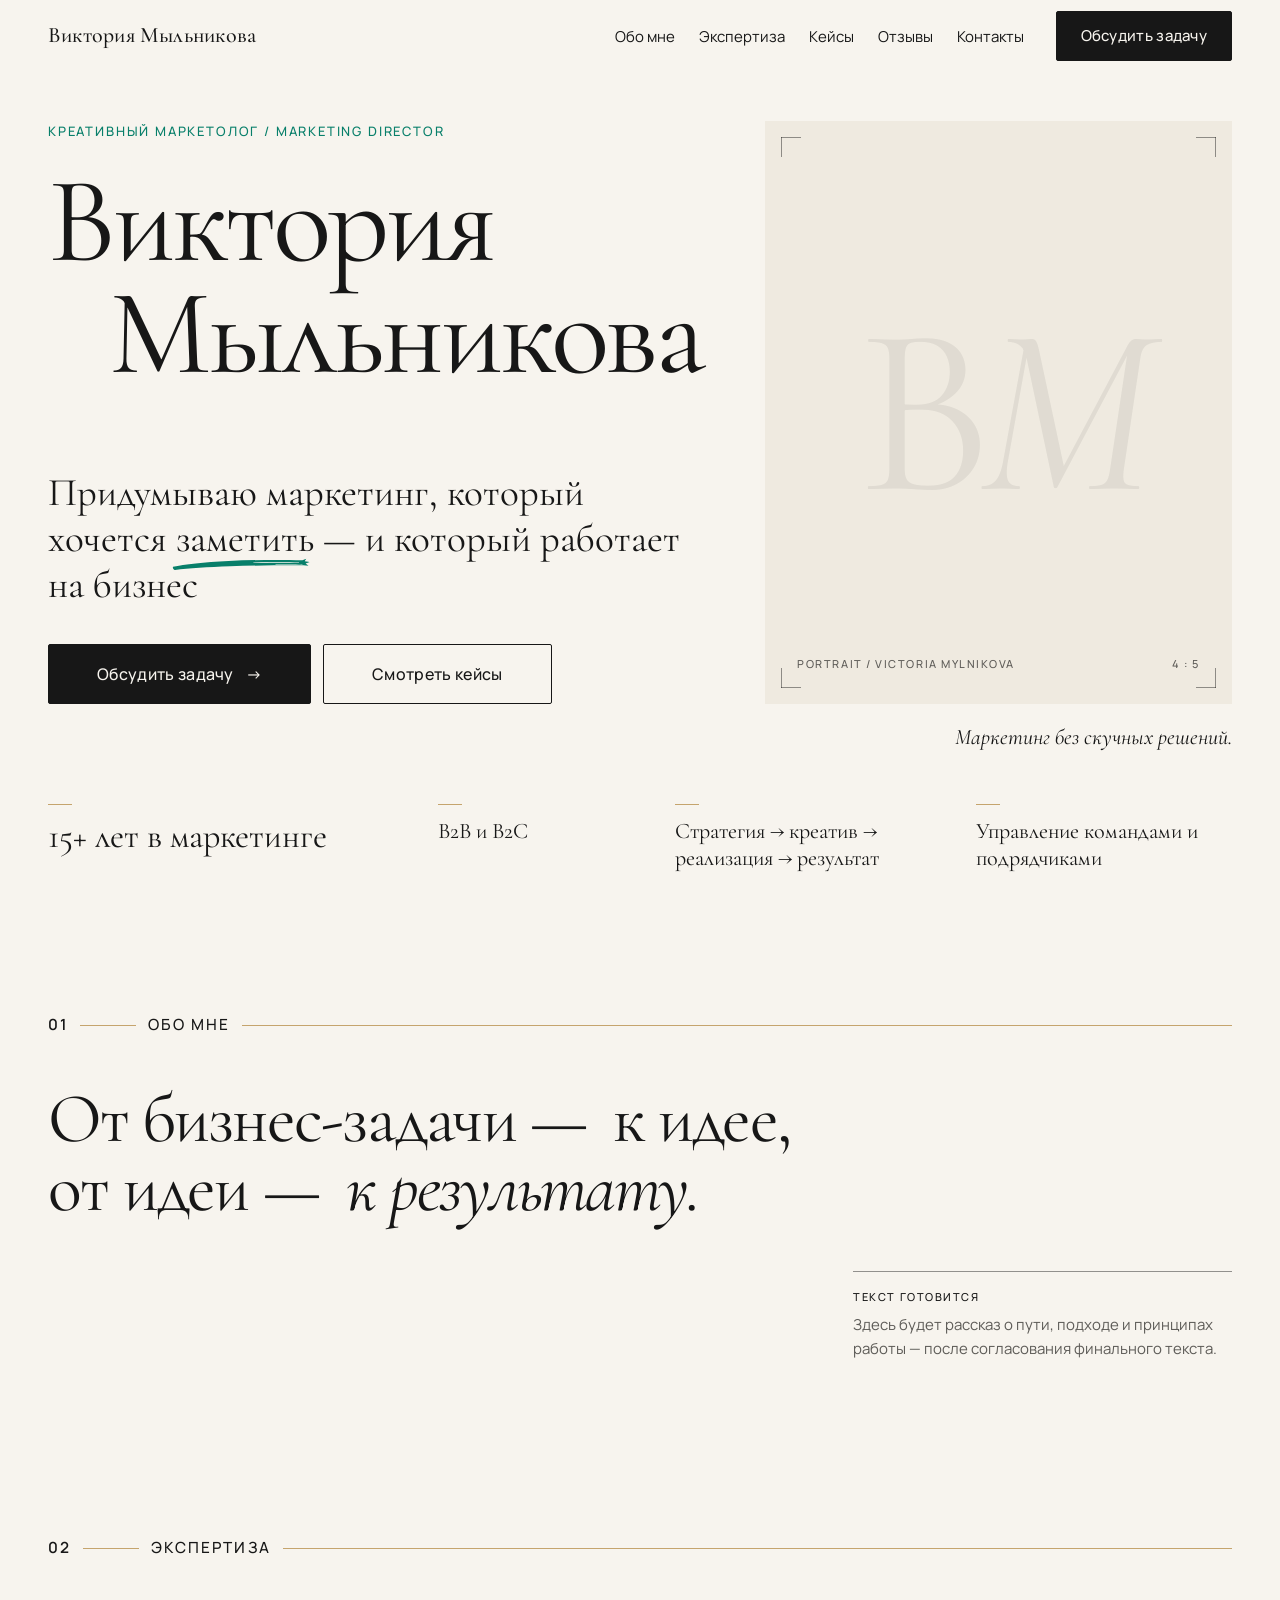
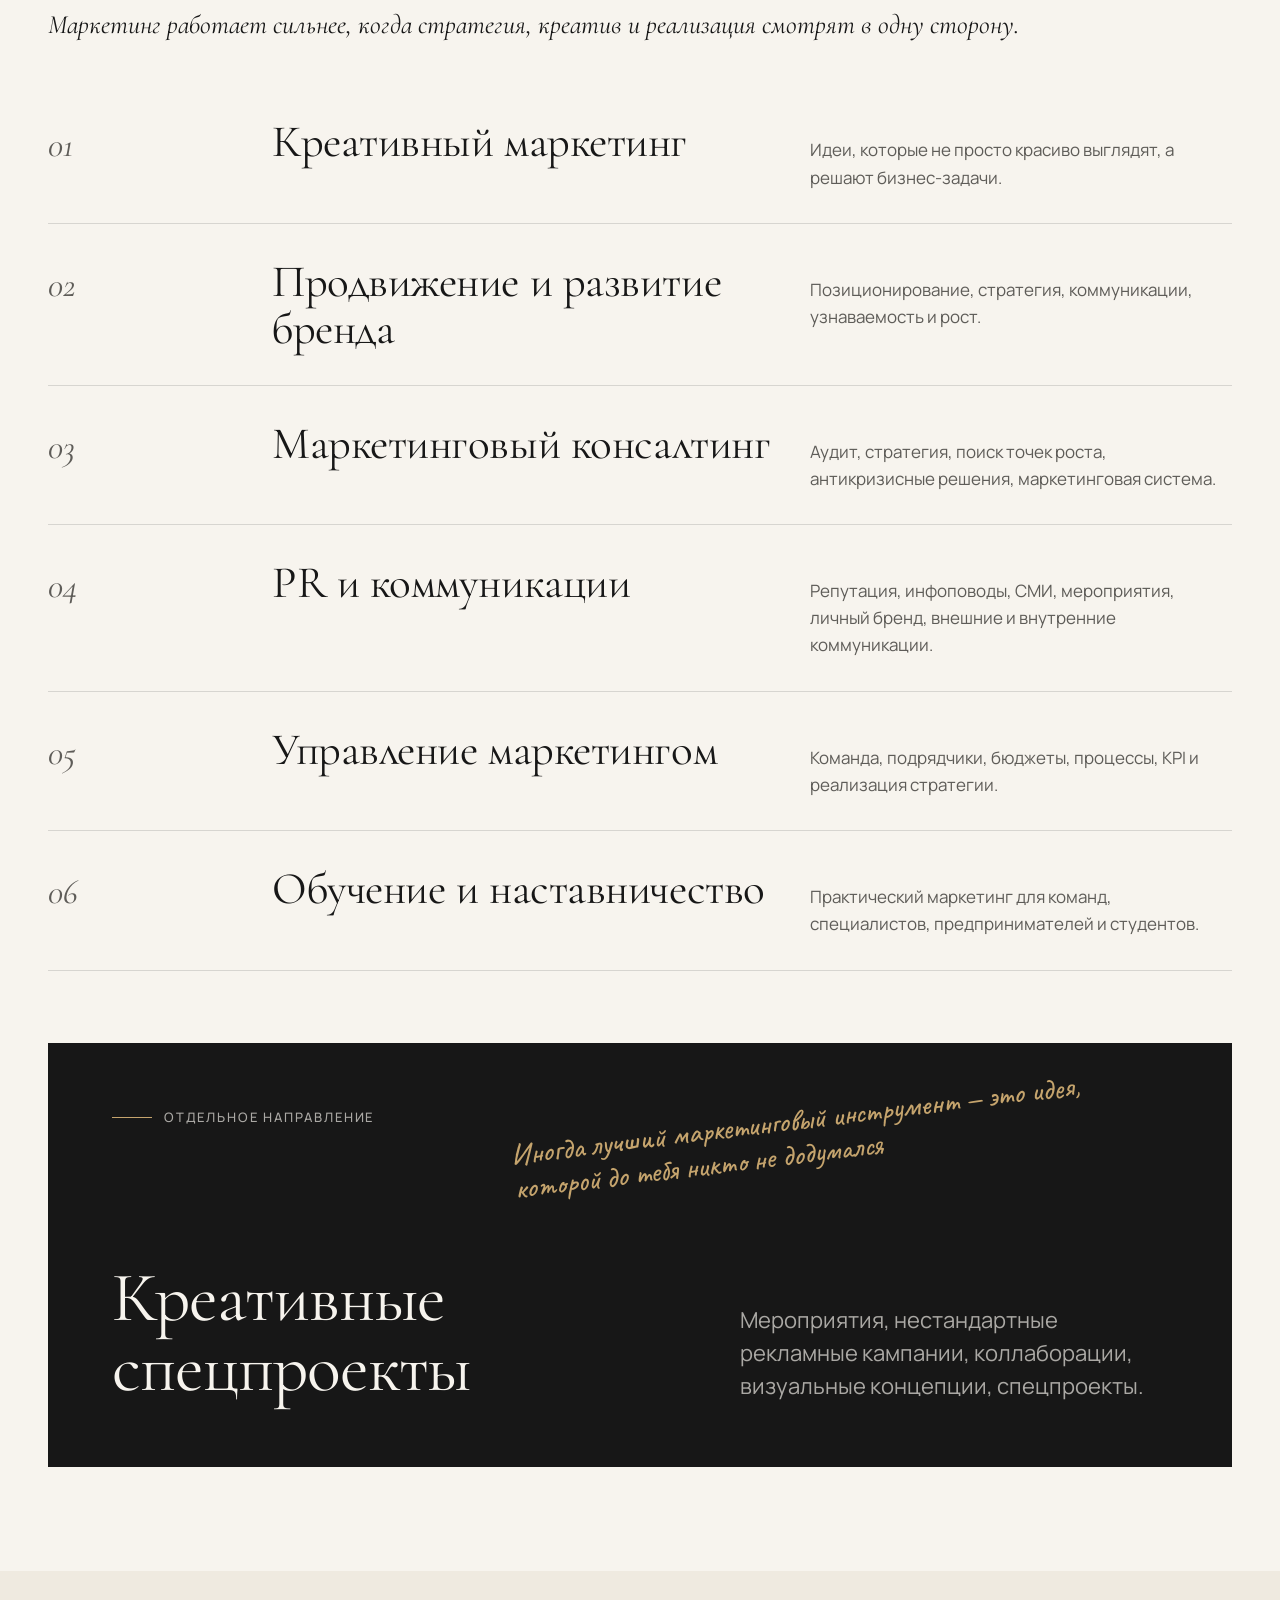
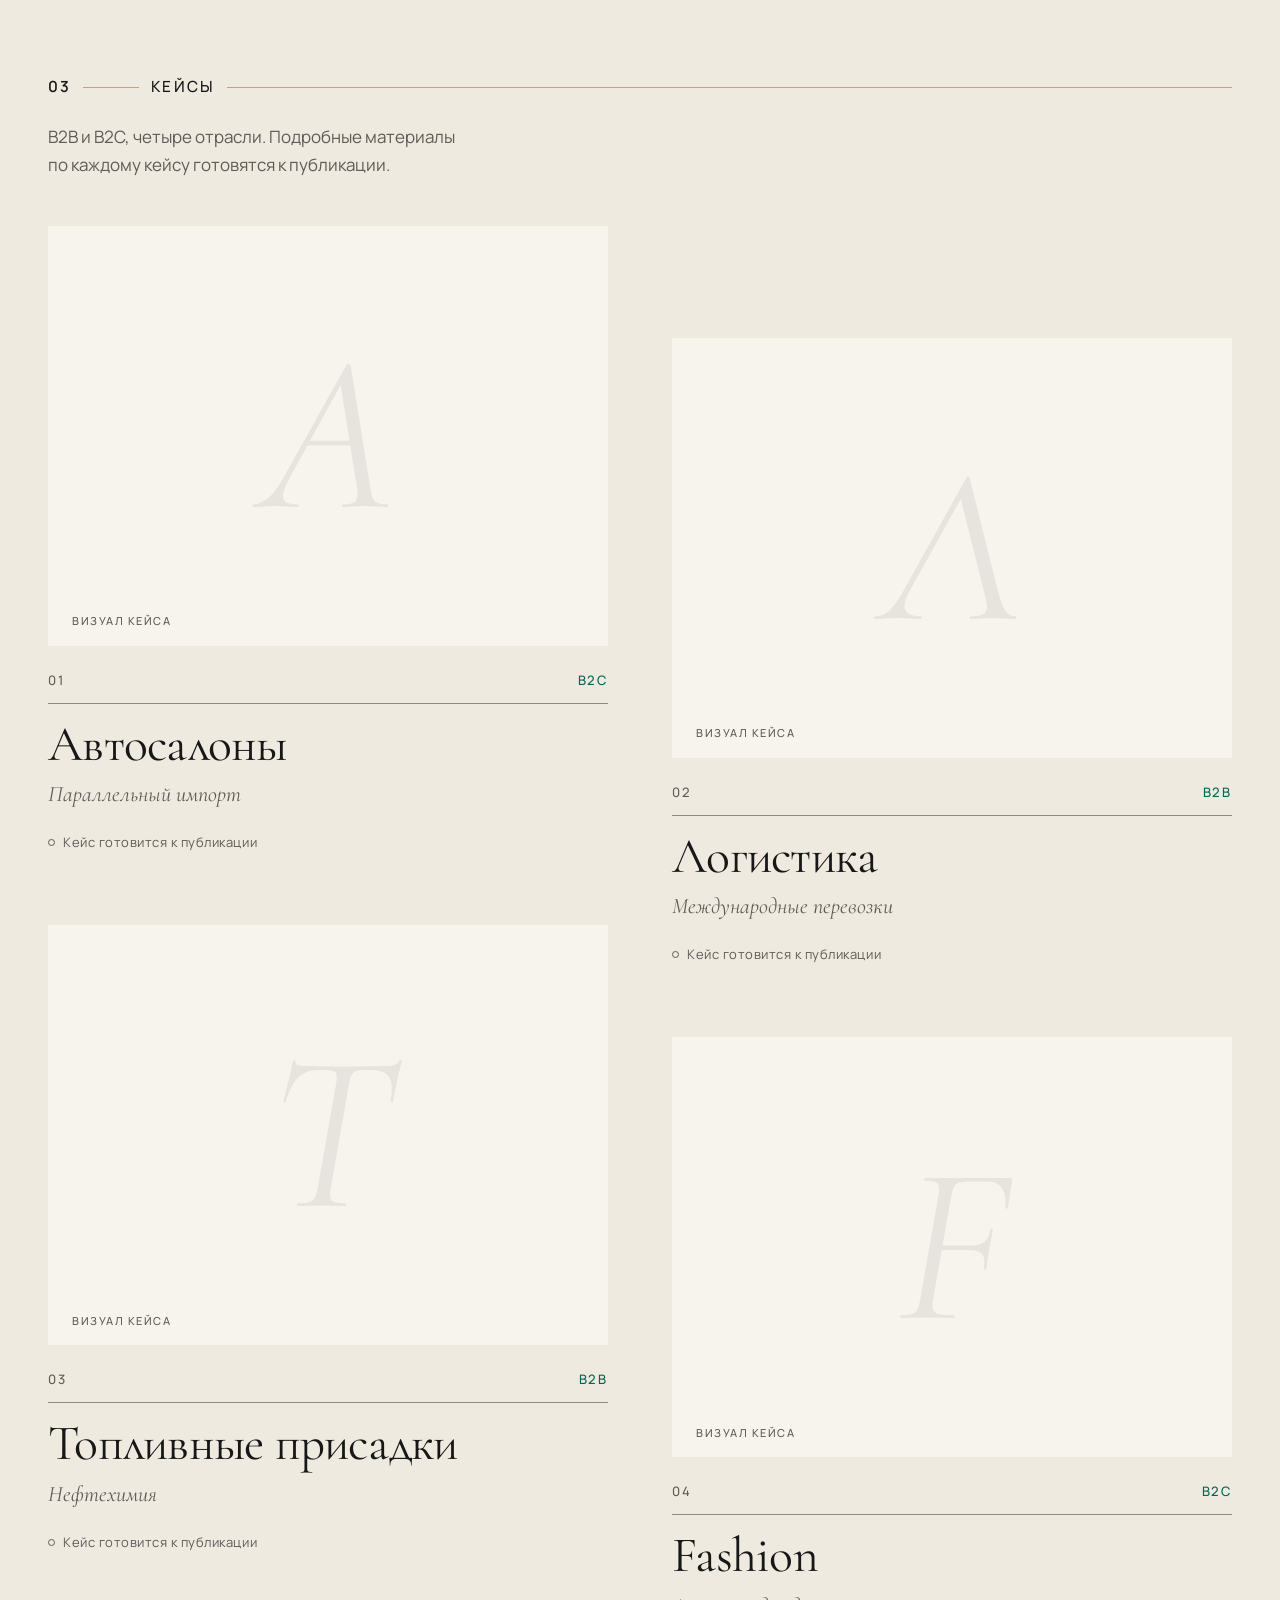
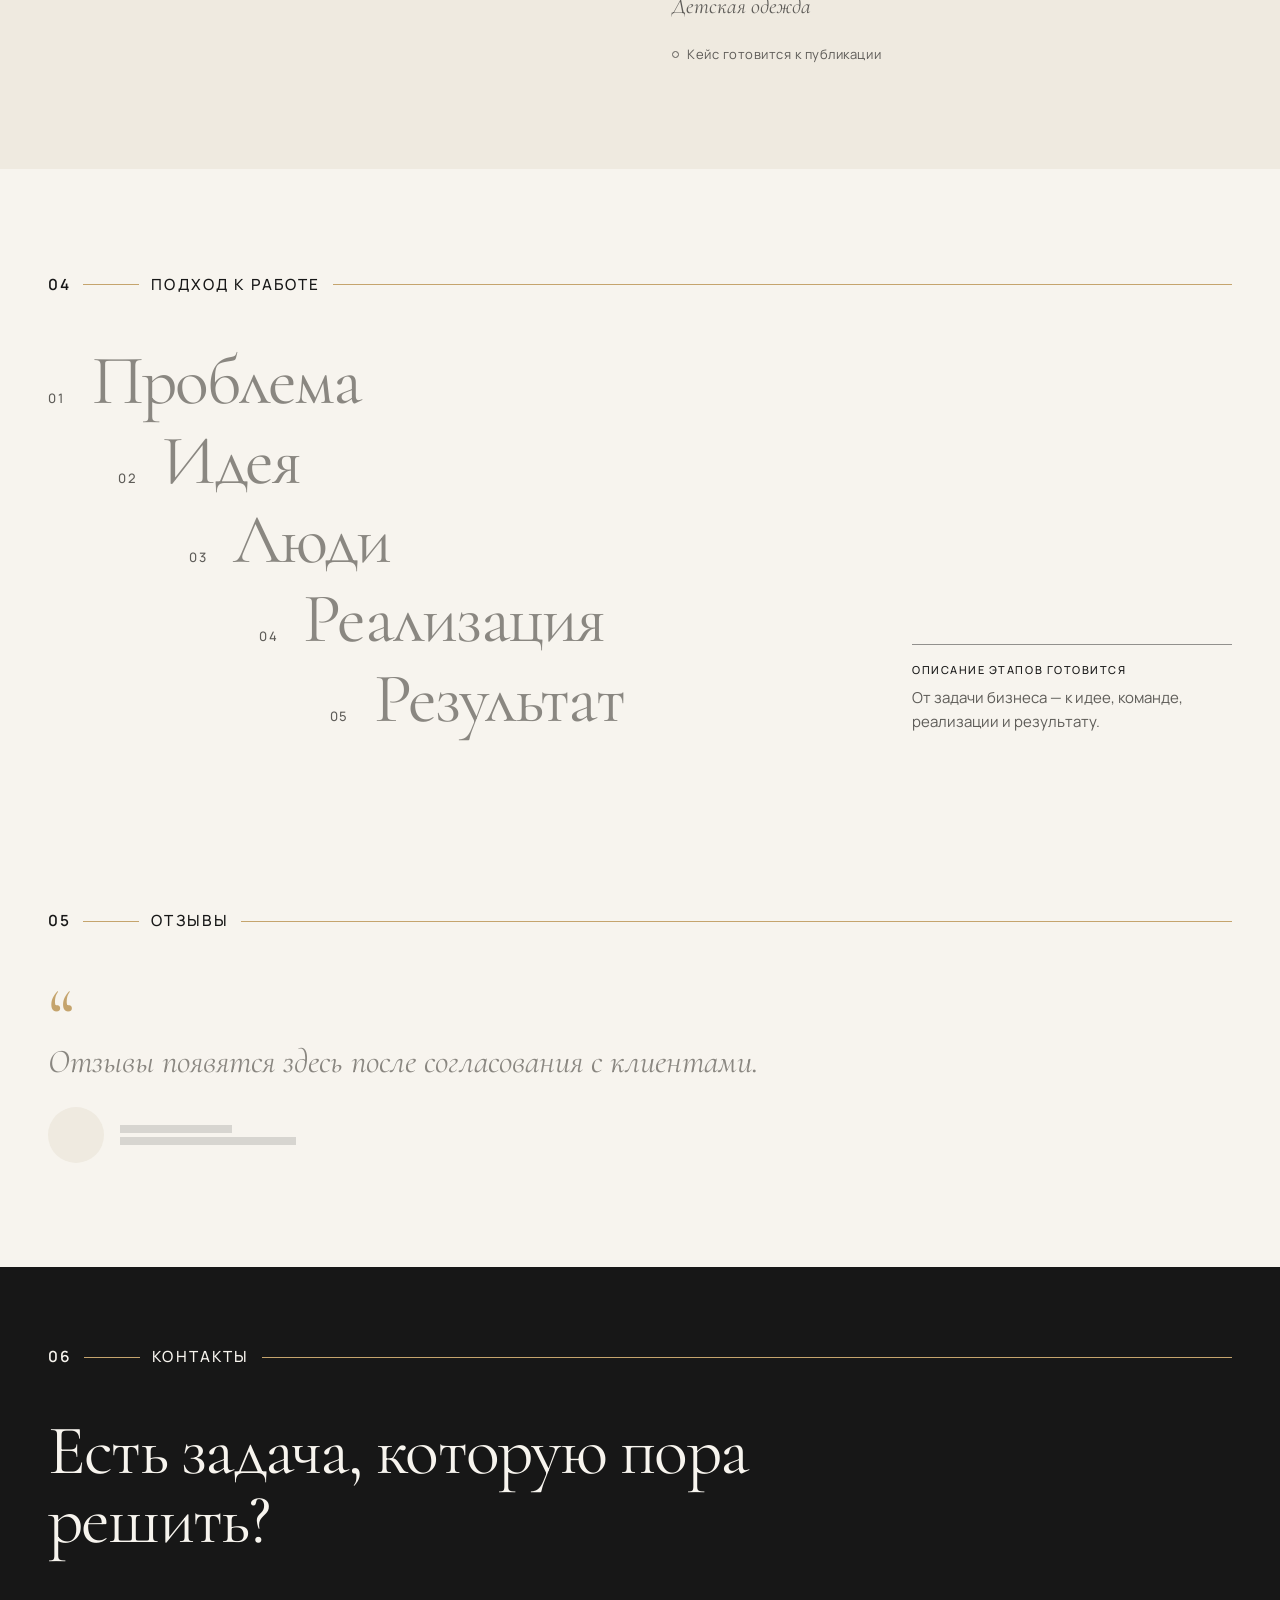
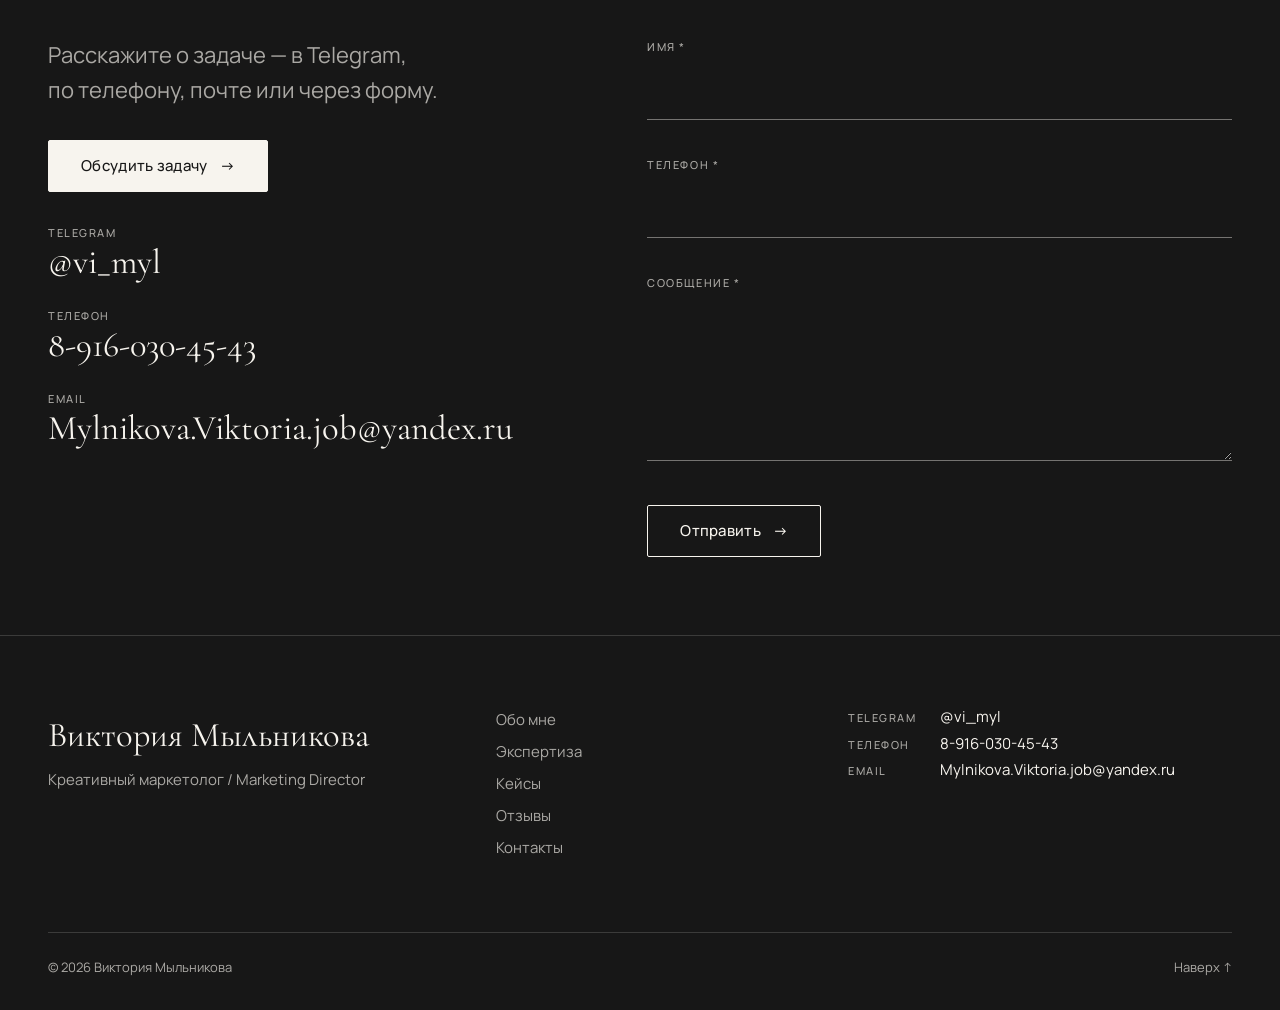
==== commit 12fa4d6d: "Refine section spacing and handwritten phrases - Unified section markers «0N ─ НАЗВАНИЕ ───» for all" ====
--- a/index.html
+++ b/index.html
@@ -11,7 +11,7 @@
 
   <link rel="preconnect" href="https://fonts.googleapis.com">
   <link rel="preconnect" href="https://fonts.gstatic.com" crossorigin>
-  <link rel="stylesheet" href="https://fonts.googleapis.com/css2?family=Cormorant+Garamond:ital,wght@0,400;0,500;1,400&family=Manrope:wght@400;500;600&display=swap">
+  <link rel="stylesheet" href="https://fonts.googleapis.com/css2?family=Caveat:wght@500&family=Cormorant+Garamond:ital,wght@0,400;0,500;1,400&family=Manrope:wght@400;500;600&display=swap">
   <link rel="stylesheet" href="css/style.css">
 
   <!-- Enables reveal-on-scroll styles only when JS runs, before first paint. -->
@@ -61,7 +61,7 @@
           </h1>
           <p class="hero__headline" data-hero-headline data-reveal style="--reveal-delay: 200ms">
             Придумываю маркетинг, который хочется
-            <span class="mark">заметить<svg class="mark__stroke" viewBox="0 0 200 14" preserveAspectRatio="none" aria-hidden="true" focusable="false"><path d="M3 10C46 4.5 104 3 197 7" pathLength="1"/></svg></span>&nbsp;— и&nbsp;который работает на&nbsp;бизнес.
+            <span class="mark">заметить<svg class="mark__stroke" viewBox="0 0 200 16" preserveAspectRatio="none" aria-hidden="true" focusable="false"><path fill-rule="evenodd" d="M1.5 12C18 10.1 46 8.2 82 7.3C118 6.4 158 6.2 189 6.8L194.5 5.6L192.4 7.6L199.5 8.2L193.6 9.3L197.8 11.2L190.2 10.9C160 10.8 120 11 84 11.6C52 12.2 24 13.3 4.5 14.6C2.3 14.8 .5 13.1 1.5 12ZM118 8.5C143 8.1 166 8.1 184 8.4L184 8.8C166 8.6 143 8.7 118 8.9ZM150 9.9C168 9.7 180 9.8 189 10.1L189 10.4C180 10.2 168 10.2 150 10.3Z"/></svg></span>&nbsp;— и&nbsp;который работает на&nbsp;бизнес
           </p>
           <div class="hero__actions" data-reveal style="--reveal-delay: 320ms">
             <a class="button button--primary" href="#contact" data-hero-cta="primary">Обсудить задачу <span class="button__arrow" aria-hidden="true">→</span></a>
@@ -94,10 +94,10 @@
         </header>
         <div class="about">
           <p class="about__statement" data-about-statement>
-            <span class="about__word" data-reveal>Стратегия.</span>
-            <span class="about__word" data-reveal style="--reveal-delay: 90ms">Креатив.</span>
-            <span class="about__word" data-reveal style="--reveal-delay: 180ms">Люди.</span>
-            <span class="about__word about__word--accent" data-reveal style="--reveal-delay: 270ms">Результат.</span>
+            <span class="about__word" data-reveal>От бизнес-задачи —</span>
+            <span class="about__word" data-reveal style="--reveal-delay: 90ms">к&nbsp;идее,</span>
+            <span class="about__word" data-reveal style="--reveal-delay: 180ms">от&nbsp;идеи —</span>
+            <span class="about__word about__word--accent" data-reveal style="--reveal-delay: 270ms">к&nbsp;результату.</span>
           </p>
           <div class="about__aside placeholder" data-about-text data-reveal>
             <span class="placeholder__label">Текст готовится</span>
@@ -113,6 +113,7 @@
           <span class="section-header__index">02</span>
           <h2 class="section-header__title" id="expertise-title">Экспертиза</h2>
         </header>
+        <p class="expertise__intro" data-expertise-intro data-reveal>Маркетинг работает сильнее, когда стратегия, креатив и&nbsp;реализация смотрят в&nbsp;одну сторону.</p>
         <ol class="expertise" data-expertise-list></ol>
         <aside class="special" data-expertise-special hidden></aside>
       </div>
--- a/css/style.css
+++ b/css/style.css
@@ -30,11 +30,12 @@
   --color-decor: var(--color-gold);
   --color-error: #A23B2A;
   --color-focus: var(--color-emerald);
-  --color-button-hover: #333230;
 
   /* Typography */
   --font-display: "Cormorant Garamond", "Times New Roman", Georgia, serif;
   --font-body: "Manrope", system-ui, -apple-system, "Segoe UI", Roboto, sans-serif;
+  /* Handwritten asides only (special projects note). */
+  --font-hand: "Caveat", "Segoe Print", "Bradley Hand", cursive;
 
   --text-xs: 0.8125rem;
   --text-sm: 0.9375rem;
@@ -42,7 +43,10 @@
   --text-lg: clamp(1.125rem, 1rem + 0.5vw, 1.375rem);
   --text-xl: clamp(1.5rem, 1.2rem + 1.2vw, 2.25rem);
   --text-2xl: clamp(2.5rem, 1.6rem + 3.6vw, 5rem);
-  --text-display: clamp(3.25rem, 1.4rem + 7.4vw, 8.5rem);
+  /* One size for every large editorial heading inside sections — clearly below the hero name. */
+  --text-editorial: clamp(2.5rem, 1.5rem + 3.6vw, 4.75rem);
+  /* Section markers «01 ─ ОБО МНЕ ───». */
+  --text-marker: clamp(0.875rem, 0.8rem + 0.2vw, 1rem);
 
   --leading-tight: 1.02;
   --leading-snug: 1.25;
@@ -60,6 +64,8 @@
   --space-8: 4.5rem;
   --space-9: 7rem;
   --section-space: clamp(4.5rem, 2.5rem + 5vw, 8rem);
+  /* Top space before the section marker on sections without their own background. */
+  --section-lead: clamp(3rem, 2rem + 3vw, 4.75rem);
 
   /* Layout */
   --container-max: 80rem;
@@ -73,6 +79,7 @@
   --duration-fast: 160ms;
   --duration-base: 280ms;
   --duration-slow: 900ms;
+  --expertise-hover: 600ms;
   --ease-out: cubic-bezier(0.22, 0.61, 0.36, 1);
 }
 
@@ -90,7 +97,6 @@
   --color-border-strong: rgba(247, 244, 238, 0.42);
   --color-error: #E8A090;
   --color-focus: var(--color-ivory);
-  --color-button-hover: #FFFFFF;
   background: var(--color-bg);
   color: var(--color-text);
 }
@@ -174,11 +180,21 @@
   color: inherit;
   text-decoration-thickness: 1px;
   text-underline-offset: 0.2em;
-  transition: color var(--duration-fast) var(--ease-out);
-}
-
-a:hover {
-  color: var(--color-accent);
+  transition: color var(--duration-base) var(--ease-out);
+}
+
+/* Text links: Muted Gold while interacting. Hover only where a pointer can hover
+   (no sticky hover on touch); tap gives :active; keyboard gives :focus-visible.
+   Buttons and whole-card links keep their own states. */
+a:not(.button, .case-card):active,
+a:not(.button, .case-card):focus-visible {
+  color: var(--color-decor);
+}
+
+@media (hover: hover) {
+  a:not(.button, .case-card):hover {
+    color: var(--color-decor);
+  }
 }
 
 button,
@@ -236,78 +252,76 @@
   padding-inline: var(--gutter);
 }
 
+/* Section rhythm: previous section closes (padding-bottom) → air → section marker
+   (its gold rule runs across the row) → content. Sections on their own background
+   (alt, inverse) and the one right after an alt section keep the full top space. */
 .section {
   padding-block: var(--section-space);
 }
 
+.section:not(.section--alt, .inverse, .section--alt + .section) {
+  padding-top: var(--section-lead);
+}
+
 .section--alt {
   background: var(--color-bg-alt);
 }
 
+/* Every section opens with the same marker row:
+   «01 ─ НАЗВАНИЕ ──────────» — number, short gold rule, title, and the gold
+   rule continued to the end of the container, on one centre line.
+   An optional lead (cases) drops to its own line below. */
 .section-header {
-  display: grid;
-  gap: var(--space-4);
-  margin-bottom: clamp(var(--space-7), 2rem + 3vw, var(--space-8));
+  display: flex;
+  flex-wrap: wrap;
+  align-items: center;
+  gap: var(--space-3);
+  margin-bottom: clamp(var(--space-6), 1.5rem + 2vw, var(--space-7));
+}
+
+.section-header::after {
+  content: "";
+  flex: 1 1 0;
+  min-width: var(--space-5);
+  height: 1px;
+  background: var(--color-decor);
 }
 
 .section-header__index {
   display: flex;
   align-items: center;
   gap: var(--space-3);
-  font-size: var(--text-xs);
-  font-weight: 500;
+  font-size: var(--text-marker);
+  font-weight: 600;
   letter-spacing: var(--tracking-wide);
-  color: var(--color-text-muted);
+  color: var(--color-text);
 }
 
 /* A short gold rule — one of the few intended uses of the decorative colour. */
 .section-header__index::after {
   content: "";
-  width: 2.5rem;
+  width: 3.5rem;
   height: 1px;
   background: var(--color-decor);
 }
 
 .section-header__title {
-  font-size: var(--text-2xl);
-  font-weight: 400;
-  line-height: 1;
-  letter-spacing: -0.015em;
-}
-
-.section-header__lead {
-  max-width: 28rem;
-  color: var(--color-text-muted);
-}
-
-/* Label variant: the section's big typography lives in its content instead. */
-.section-header--label {
-  display: flex;
-  align-items: center;
-  gap: var(--space-3);
-  margin-bottom: var(--space-6);
-}
-
-.section-header--label .section-header__title {
   font-family: var(--font-body);
-  font-size: var(--text-xs);
+  font-size: var(--text-marker);
   font-weight: 500;
   line-height: 1.4;
   letter-spacing: var(--tracking-wide);
   text-transform: uppercase;
-}
-
-@media (min-width: 960px) {
-  /* Columns match the expertise rows below: 12rem index + --space-6 gap. */
-  .section-header:not(.section-header--label) {
-    grid-template-columns: 12rem minmax(0, 1fr) minmax(0, 24rem);
-    column-gap: var(--space-6);
-    align-items: baseline;
-  }
-
-  .section-header__lead {
-    justify-self: end;
-  }
+  white-space: nowrap;
+}
+
+/* Full row so it always wraps under the marker; the text itself stays ~28rem wide. */
+.section-header__lead {
+  order: 1;
+  flex-basis: 100%;
+  padding-right: max(0px, calc(100% - 28rem));
+  margin-top: var(--space-3);
+  color: var(--color-text-muted);
 }
 
 /* ==========================================================================
@@ -358,19 +372,24 @@
     color var(--duration-base) var(--ease-out);
 }
 
-.button:hover {
-  background: var(--color-text);
-  color: var(--color-bg);
+/* Both buttons share one interaction state: Emerald fill, light text. */
+.button:not(:disabled):active,
+.button:not(:disabled):focus-visible {
+  background: var(--color-emerald);
+  border-color: var(--color-emerald);
+  color: var(--color-ivory);
+}
+
+@media (hover: hover) {
+  .button:not(:disabled):hover {
+    background: var(--color-emerald);
+    border-color: var(--color-emerald);
+    color: var(--color-ivory);
+  }
 }
 
 .button--primary {
   background: var(--color-text);
-  color: var(--color-bg);
-}
-
-.button--primary:hover {
-  background: var(--color-button-hover);
-  border-color: var(--color-button-hover);
   color: var(--color-bg);
 }
 
@@ -431,10 +450,6 @@
   letter-spacing: 0.01em;
   text-decoration: none;
   white-space: nowrap;
-}
-
-.site-header__brand:hover {
-  color: inherit;
 }
 
 /* Standalone header CTA (pages without the full navigation). */
@@ -554,7 +569,7 @@
     gap: var(--space-5);
   }
 
-  /* Underline grows from the left on hover — no colour change. */
+  /* Underline grows from the left on hover; colour turns Muted Gold (see a:hover). */
   .site-nav__link {
     display: inline;
     padding-block: var(--space-1);
@@ -562,15 +577,17 @@
     background: linear-gradient(currentColor, currentColor) left bottom / 0 1px no-repeat;
     font-family: var(--font-body);
     font-size: var(--text-sm);
-    transition: background-size var(--duration-base) var(--ease-out);
+    transition:
+      color var(--duration-base) var(--ease-out),
+      background-size var(--duration-base) var(--ease-out);
   }
 
   .site-nav__link::before {
     content: none;
   }
 
-  .site-nav__link:hover {
-    color: inherit;
+  .site-nav__link:hover,
+  .site-nav__link:focus-visible {
     background-size: 100% 1px;
   }
 
@@ -585,8 +602,10 @@
    Hero
    ========================================================================== */
 
+/* Mobile: content starts close under the header; the proof strip closes the
+   hero with the same air as before a section marker. */
 .hero {
-  padding-block: var(--space-6);
+  padding-block: var(--space-4) var(--section-lead);
 }
 
 .hero__grid {
@@ -615,6 +634,11 @@
   padding-left: 0.5em;
 }
 
+/* Role line above the name: Emerald, otherwise the standard eyebrow. */
+.hero .eyebrow {
+  color: var(--color-emerald);
+}
+
 .hero__headline {
   max-width: 21em;
   font-family: var(--font-display);
@@ -631,22 +655,17 @@
 .mark__stroke {
   position: absolute;
   left: -3%;
-  bottom: -0.14em;
+  bottom: -0.25em;
   width: 106%;
-  height: 0.32em;
+  height: 0.5em;
   overflow: visible;
-  color: var(--color-accent);
+  color: var(--color-emerald);
   pointer-events: none;
 }
 
+/* A filled brush shape (see BRUSH_PATH in js/main.js), not a uniform line. */
 .mark__stroke path {
-  fill: none;
-  stroke: currentColor;
-  stroke-width: 2;
-  stroke-linecap: round;
-  stroke-dasharray: 1;
-  stroke-dashoffset: 0;
-  vector-effect: non-scaling-stroke;
+  fill: currentColor;
 }
 
 .hero__actions {
@@ -656,19 +675,36 @@
   margin-top: var(--space-3);
 }
 
+/* Proof strip: the four facts as standalone type blocks separated by space,
+   not table rules. A short gold mark opens each fact; the first (years in
+   marketing) reads one step stronger. */
 .hero__facts {
   display: grid;
-  border-top: 1px solid var(--color-border-strong);
+  grid-template-columns: repeat(2, minmax(0, 1fr));
+  gap: var(--space-6) var(--space-5);
 }
 
 .hero__fact {
-  padding-block: var(--space-4);
-  border-bottom: 1px solid var(--color-border);
+  display: grid;
+  align-content: start;
+  gap: var(--space-3);
   font-family: var(--font-display);
   font-size: var(--text-lg);
   line-height: 1.25;
 }
 
+.hero__fact::before {
+  content: "";
+  width: 1.5rem;
+  height: 1px;
+  background: var(--color-decor);
+}
+
+.hero__fact:first-child {
+  font-size: var(--text-xl);
+  line-height: 1.1;
+}
+
 @media (max-width: 639px) {
   .hero__actions .button {
     flex: 1 1 100%;
@@ -677,8 +713,7 @@
 
 @media (min-width: 640px) {
   .hero__facts {
-    grid-template-columns: repeat(2, minmax(0, 1fr));
-    column-gap: var(--space-6);
+    column-gap: var(--space-7);
   }
 }
 
@@ -694,19 +729,44 @@
   .hero__grid {
     grid-template-columns: minmax(0, 7fr) minmax(0, 5fr);
     column-gap: clamp(var(--space-7), 5vw, var(--space-9));
-    row-gap: var(--space-8);
+    row-gap: var(--space-7);
     align-items: end;
   }
 
+  /* The text column spans the portrait: role and name start level with its
+     top; headline and CTAs settle so the buttons end level with the portrait's
+     bottom edge (the bottom padding skips the caption under the portrait). */
+  .hero__intro {
+    display: flex;
+    flex-direction: column;
+    align-self: stretch;
+    padding-bottom: calc(var(--text-lg) * 1.6 + var(--space-4));
+  }
+
+  .hero__headline {
+    margin-top: auto;
+  }
+
+  /* Desktop CTAs scaled to the hero: taller, roomier, slightly larger type. */
+  .hero__actions .button {
+    min-height: 3.75rem;
+    padding-inline: var(--space-7);
+    font-size: 1rem;
+  }
+
+  /* Columns follow the length of each fact, so the years read on one line. */
   .hero__facts {
     grid-column: 1 / -1;
-    grid-template-columns: repeat(4, minmax(0, 1fr));
-    border-bottom: 0;
+    grid-template-columns: minmax(0, 1.35fr) minmax(0, 0.75fr) minmax(0, 1fr) minmax(0, 1fr);
+    column-gap: clamp(var(--space-6), 3.5vw, var(--space-8));
   }
 
   .hero__fact {
-    padding-right: var(--space-5);
-    border-bottom: 0;
+    font-size: clamp(1.25rem, 0.95rem + 0.55vw, 1.625rem);
+  }
+
+  .hero__fact:first-child {
+    font-size: var(--text-xl);
   }
 }
 
@@ -834,7 +894,7 @@
 
 .about__statement {
   font-family: var(--font-display);
-  font-size: var(--text-display);
+  font-size: var(--text-editorial);
   line-height: 0.98;
   letter-spacing: -0.025em;
 }
@@ -898,10 +958,6 @@
    Expertise
    ========================================================================== */
 
-.expertise {
-  border-top: 1px solid var(--color-border-strong);
-}
-
 .expertise__item {
   position: relative;
   display: grid;
@@ -909,6 +965,23 @@
   gap: var(--space-2) var(--space-3);
   padding-block: var(--space-5) var(--space-6);
   border-bottom: 1px solid var(--color-border);
+}
+
+/* Lead-in line before the list: present, but quieter than the list titles. */
+/* Uses the full container width at every size (it opens the whole section);
+   slightly smaller than the large editorial lines. Wide screens: about one
+   line; narrower ones wrap naturally, without a stranded last word. */
+.expertise__intro {
+  margin-bottom: clamp(var(--space-5), 1rem + 2vw, var(--space-7));
+  font-family: var(--font-display);
+  font-size: clamp(1.25rem, 0.85rem + 1vw, 1.75rem);
+  font-style: italic;
+  line-height: 1.3;
+  text-wrap: pretty;
+}
+
+@media (min-width: 960px) {
+  /* Starts on the same column as the competence titles below. */
 }
 
 /* Emerald rule drawn across the row on hover. */
@@ -922,7 +995,7 @@
   background: var(--color-accent);
   transform: scaleX(0);
   transform-origin: left;
-  transition: transform var(--duration-slow) var(--ease-out);
+  transition: transform var(--expertise-hover) var(--ease-out);
 }
 
 .expertise__index {
@@ -932,7 +1005,7 @@
   font-style: italic;
   line-height: 1;
   color: var(--color-text-muted);
-  transition: color var(--duration-base) var(--ease-out);
+  transition: color var(--expertise-hover) var(--ease-out);
 }
 
 .expertise__title {
@@ -940,7 +1013,9 @@
   font-weight: 400;
   line-height: 1.05;
   letter-spacing: -0.01em;
-  transition: transform var(--duration-base) var(--ease-out);
+  transition:
+    color var(--expertise-hover) var(--ease-out),
+    transform var(--expertise-hover) var(--ease-out);
 }
 
 .expertise__text {
@@ -949,12 +1024,26 @@
   color: var(--color-text-muted);
 }
 
+/* One interactive state for the whole row: rule, number and title change
+   together, with the same timing. :active gives the same state on tap. */
+.expertise__item:active::before {
+  transform: scaleX(1);
+}
+
+.expertise__item:active :is(.expertise__index, .expertise__title) {
+  color: var(--color-accent);
+}
+
+.expertise__item:active .expertise__title {
+  transform: translateX(0.5rem);
+}
+
 @media (hover: hover) {
   .expertise__item:hover::before {
     transform: scaleX(1);
   }
 
-  .expertise__item:hover .expertise__index {
+  .expertise__item:hover :is(.expertise__index, .expertise__title) {
     color: var(--color-accent);
   }
 
@@ -1013,7 +1102,7 @@
 }
 
 .special__title {
-  font-size: var(--text-2xl);
+  font-size: var(--text-editorial);
   font-weight: 400;
   line-height: 1;
   letter-spacing: -0.015em;
@@ -1024,6 +1113,37 @@
   font-size: var(--text-lg);
   line-height: 1.5;
   color: var(--color-text-muted);
+}
+
+/* Handwritten aside, tilted −7°, in Muted Gold on the dark block.
+   Mobile: right under the label; desktop: top-right, level with the label. */
+.special__label {
+  order: -2;
+}
+
+/* Mobile / tablet: spans the full width of the dark block under the label.
+   Tilted around its centre, so the lift and drop are split evenly and the
+   vertical margins absorb them. */
+.special__note {
+  order: -1;
+  margin-block: clamp(1.25rem, 4.5vw, 2.25rem) clamp(1.75rem, 6vw, 2.75rem);
+  font-family: var(--font-hand);
+  font-size: clamp(1.375rem, 1.05rem + 1vw, 2rem);
+  font-weight: 500;
+  line-height: 1.15;
+  color: var(--color-decor);
+  text-wrap: pretty;
+  transform: rotate(-7deg);
+  transform-origin: center;
+}
+
+.special__note-word {
+  display: inline-block;
+  white-space: nowrap;
+}
+
+.special__letter {
+  display: inline;
 }
 
 @media (min-width: 960px) {
@@ -1034,8 +1154,31 @@
   }
 
   .special__label {
+    grid-column: 1;
+    grid-row: 1;
+    align-self: start;
+    margin-bottom: var(--space-6);
+  }
+
+  /* Desktop: the whole top row right of the label, up to ~62% of the block.
+     Pivot on the left: the tilt lifts the line's end into the top padding
+     instead of dropping its start towards the title. */
+  .special__note {
     grid-column: 1 / -1;
-    margin-bottom: var(--space-6);
+    grid-row: 1;
+    justify-self: end;
+    align-self: start;
+    width: min(62%, 44rem);
+    margin: var(--space-6) 0 var(--space-6);
+    transform-origin: left center;
+  }
+
+  .special__title {
+    grid-row: 2;
+  }
+
+  .special__text {
+    grid-row: 2;
   }
 }
 
@@ -1225,7 +1368,7 @@
 
 .approach__title {
   font-family: var(--font-display);
-  font-size: clamp(2.75rem, 1.3rem + 6.4vw, 7.5rem);
+  font-size: var(--text-editorial);
   line-height: 1.02;
   letter-spacing: -0.025em;
 }
@@ -1271,8 +1414,6 @@
   display: grid;
   align-content: start;
   gap: var(--space-5);
-  padding-top: var(--space-5);
-  border-top: 1px solid var(--color-border-strong);
 }
 
 .review__mark {
@@ -1358,10 +1499,16 @@
    Contact — final CTA on the dark surface
    ========================================================================== */
 
+/* Section 06 sits closer to its neighbours: top and bottom space reduced by
+   the same amount (desktop ~128 → 84px, mobile 72 → 48px). */
+.section.contact {
+  padding-block: clamp(3rem, 1.5rem + 4.2vw, 5.25rem);
+}
+
 .contact__title {
   max-width: 12em;
   margin-bottom: clamp(var(--space-7), 2rem + 4vw, var(--space-9));
-  font-size: var(--text-display);
+  font-size: var(--text-editorial);
   font-weight: 400;
   line-height: 0.98;
   letter-spacing: -0.025em;
@@ -1406,11 +1553,13 @@
   text-decoration: none;
   overflow-wrap: anywhere;
   background: linear-gradient(currentColor, currentColor) left bottom / 0 1px no-repeat;
-  transition: background-size var(--duration-base) var(--ease-out);
-}
-
-.contact-list__value:hover {
-  color: inherit;
+  transition:
+    color var(--duration-base) var(--ease-out),
+    background-size var(--duration-base) var(--ease-out);
+}
+
+.contact-list__value:hover,
+.contact-list__value:focus-visible {
   background-size: 100% 1px;
 }
 
@@ -1532,10 +1681,6 @@
   text-decoration: none;
 }
 
-.site-footer a:hover {
-  color: var(--color-text);
-}
-
 .site-footer__links {
   display: flex;
   flex-wrap: wrap;
@@ -1624,7 +1769,7 @@
 }
 
 .case__title {
-  font-size: var(--text-2xl);
+  font-size: var(--text-editorial);
   line-height: var(--leading-tight);
 }
 
@@ -1751,14 +1896,27 @@
     transform: none;
   }
 
-  /* The hero stroke draws itself once the headline is in. */
-  .js .mark__stroke path {
-    stroke-dashoffset: 1;
-  }
-
-  .js .is-visible .mark__stroke path {
-    stroke-dashoffset: 0;
-    transition: stroke-dashoffset 1.2s var(--ease-out) 0.9s;
+  /* The brush sweeps in left to right once the headline is in. */
+  .js .mark__stroke {
+    clip-path: inset(-20% 100% -20% 0);
+  }
+
+  .js .is-visible .mark__stroke {
+    clip-path: inset(-20% -2% -20% 0);
+    transition: clip-path 0.9s cubic-bezier(0.55, 0.05, 0.3, 1) 0.9s;
+  }
+
+  /* The handwritten aside is written letter by letter, once, when its block
+     first comes into view (.is-visible is set once by the reveal observer). */
+  .js .special__letter {
+    opacity: 0;
+  }
+
+  /* Opacity only — no blur or offset, so every letter ends perfectly sharp
+     and nothing stays on a separate layer after the writing is done. */
+  .js .special.is-visible .special__letter {
+    opacity: 1;
+    transition: opacity 0.28s var(--ease-out) calc(0.7s + var(--i) * 32ms);
   }
 
   /* The monogram settles slowly into place. */
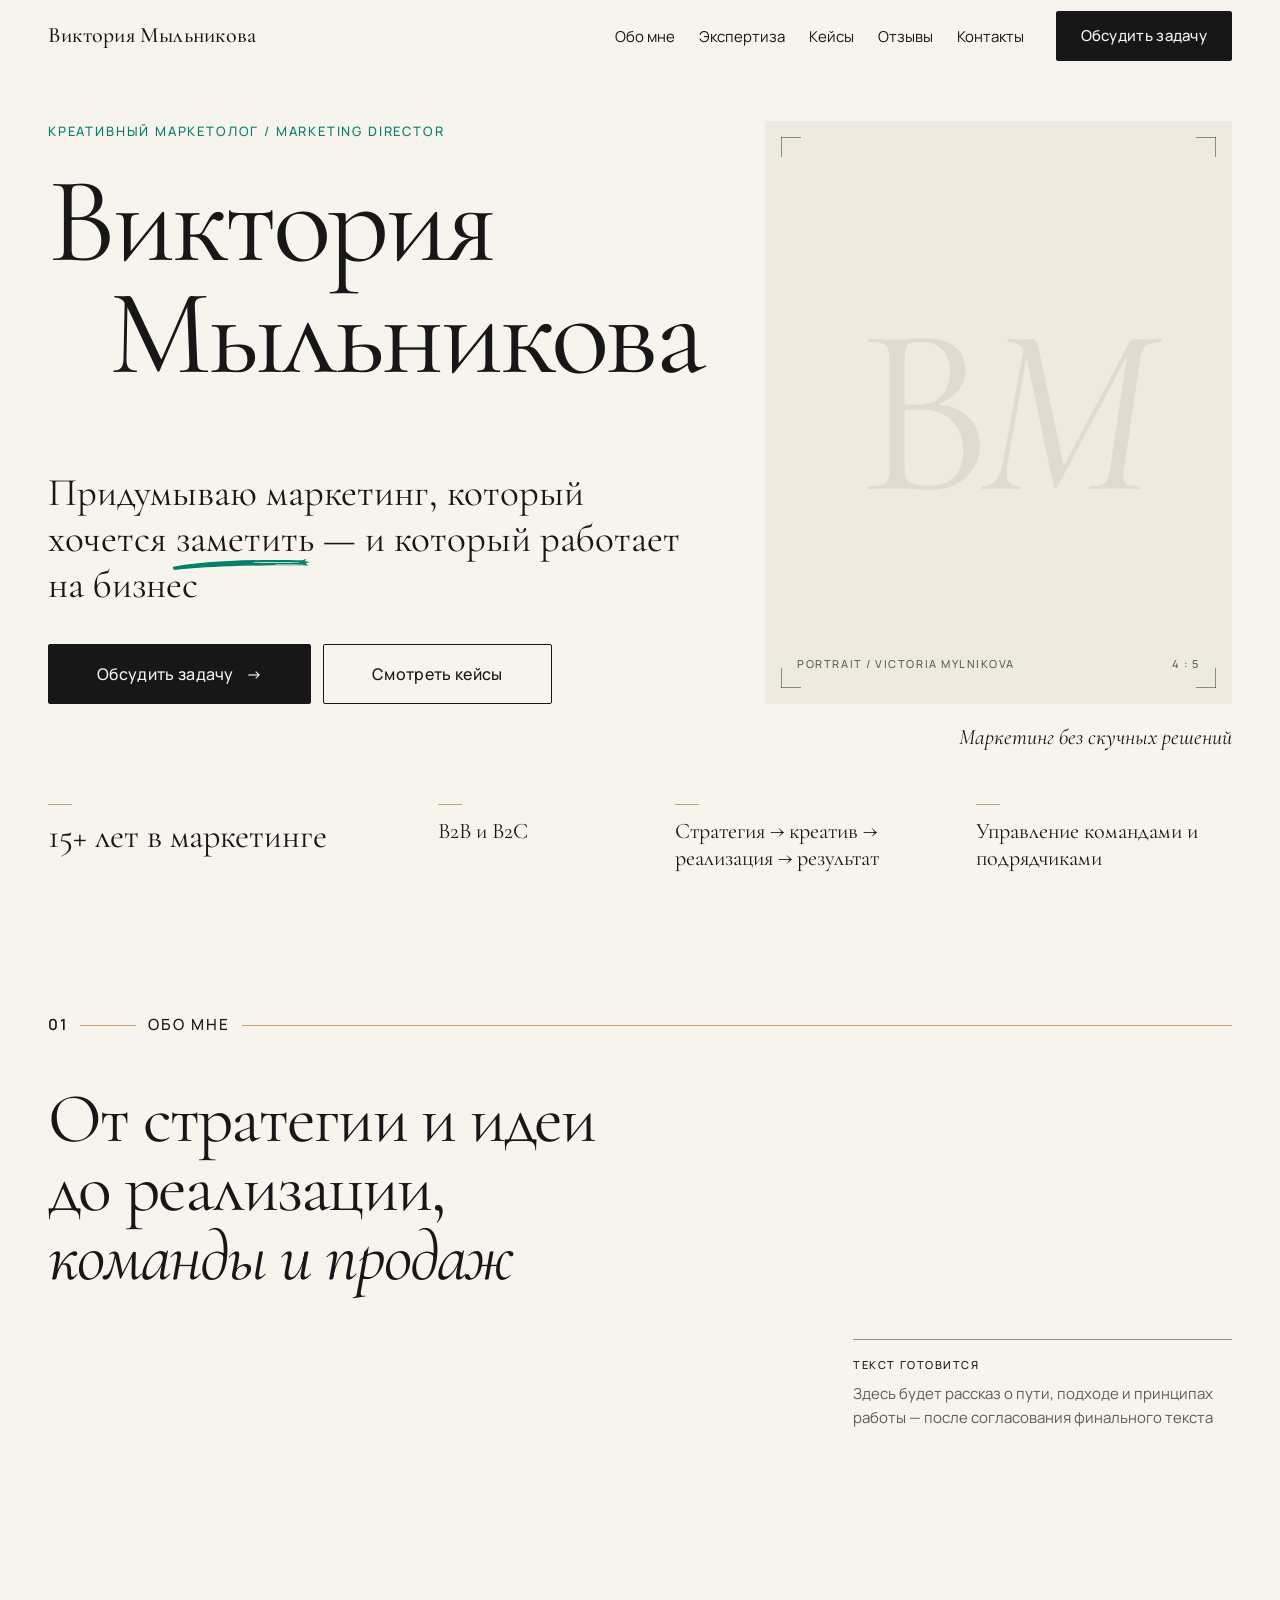
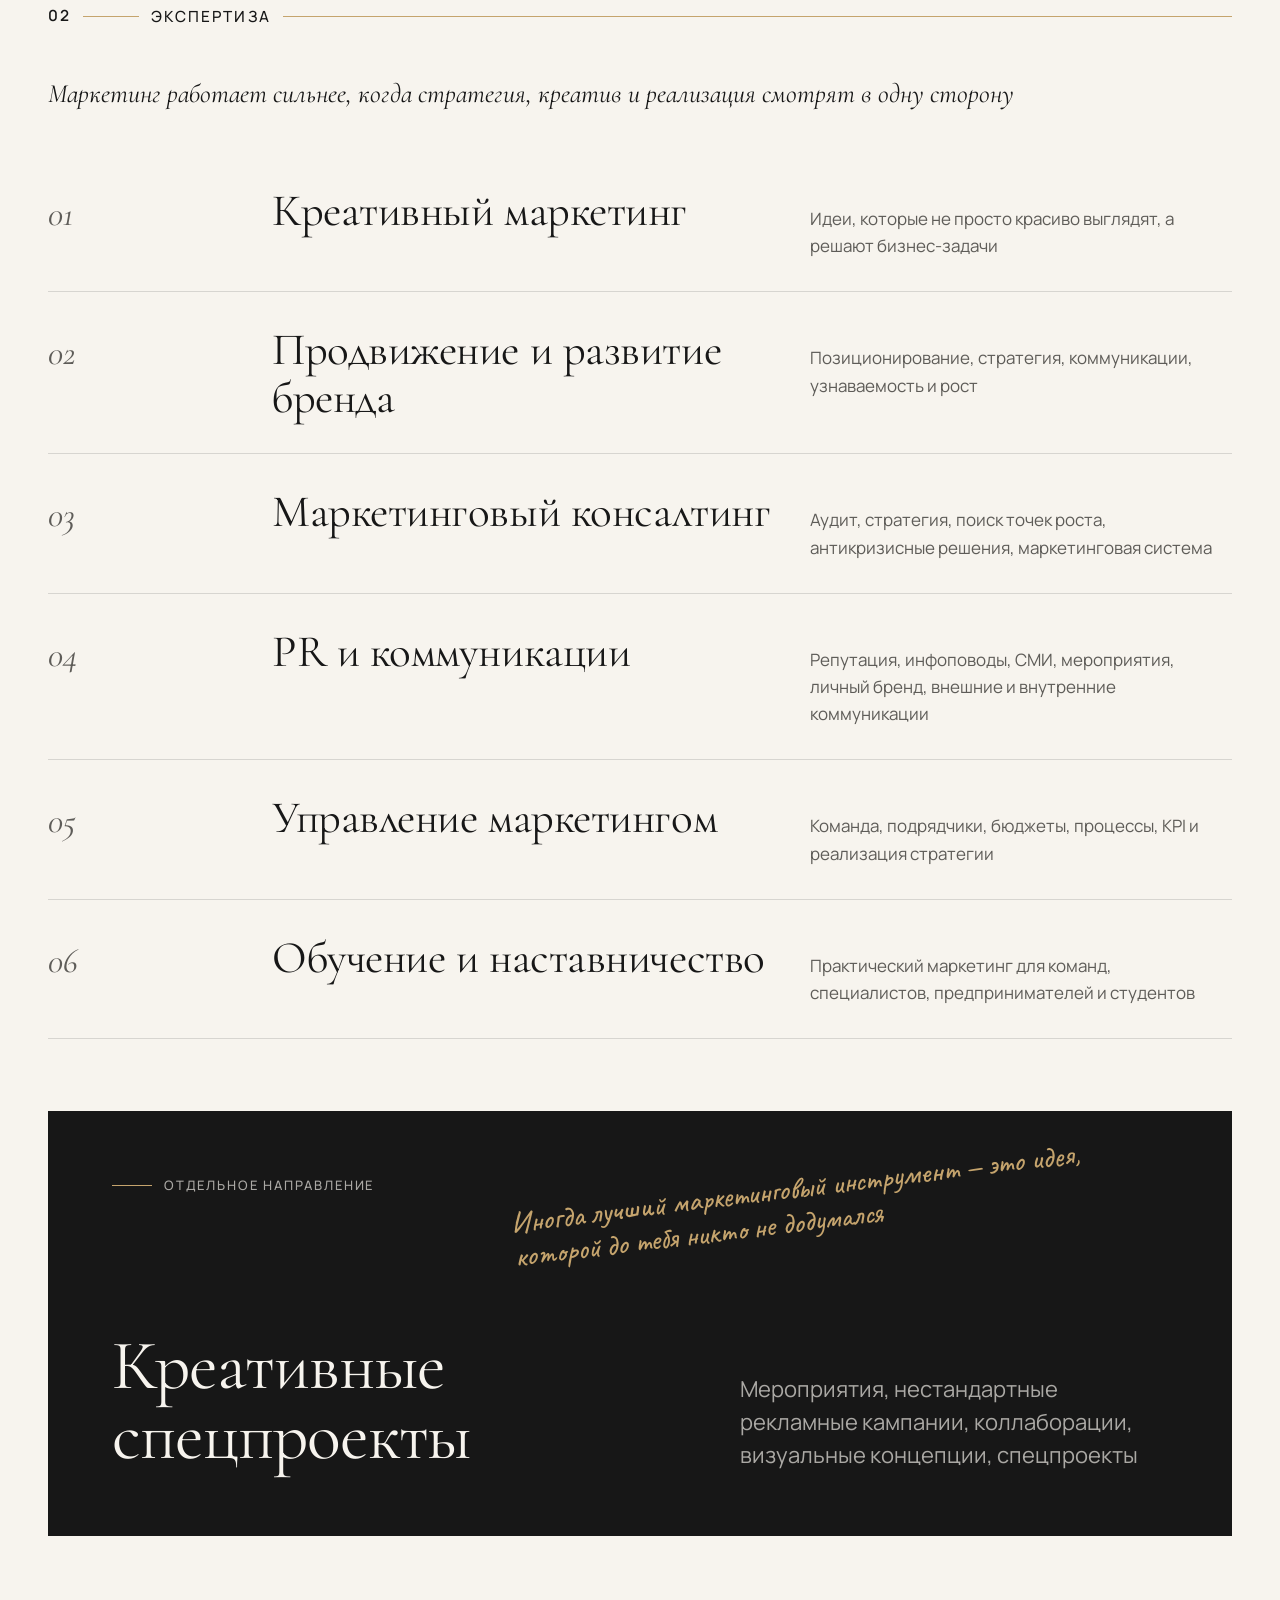
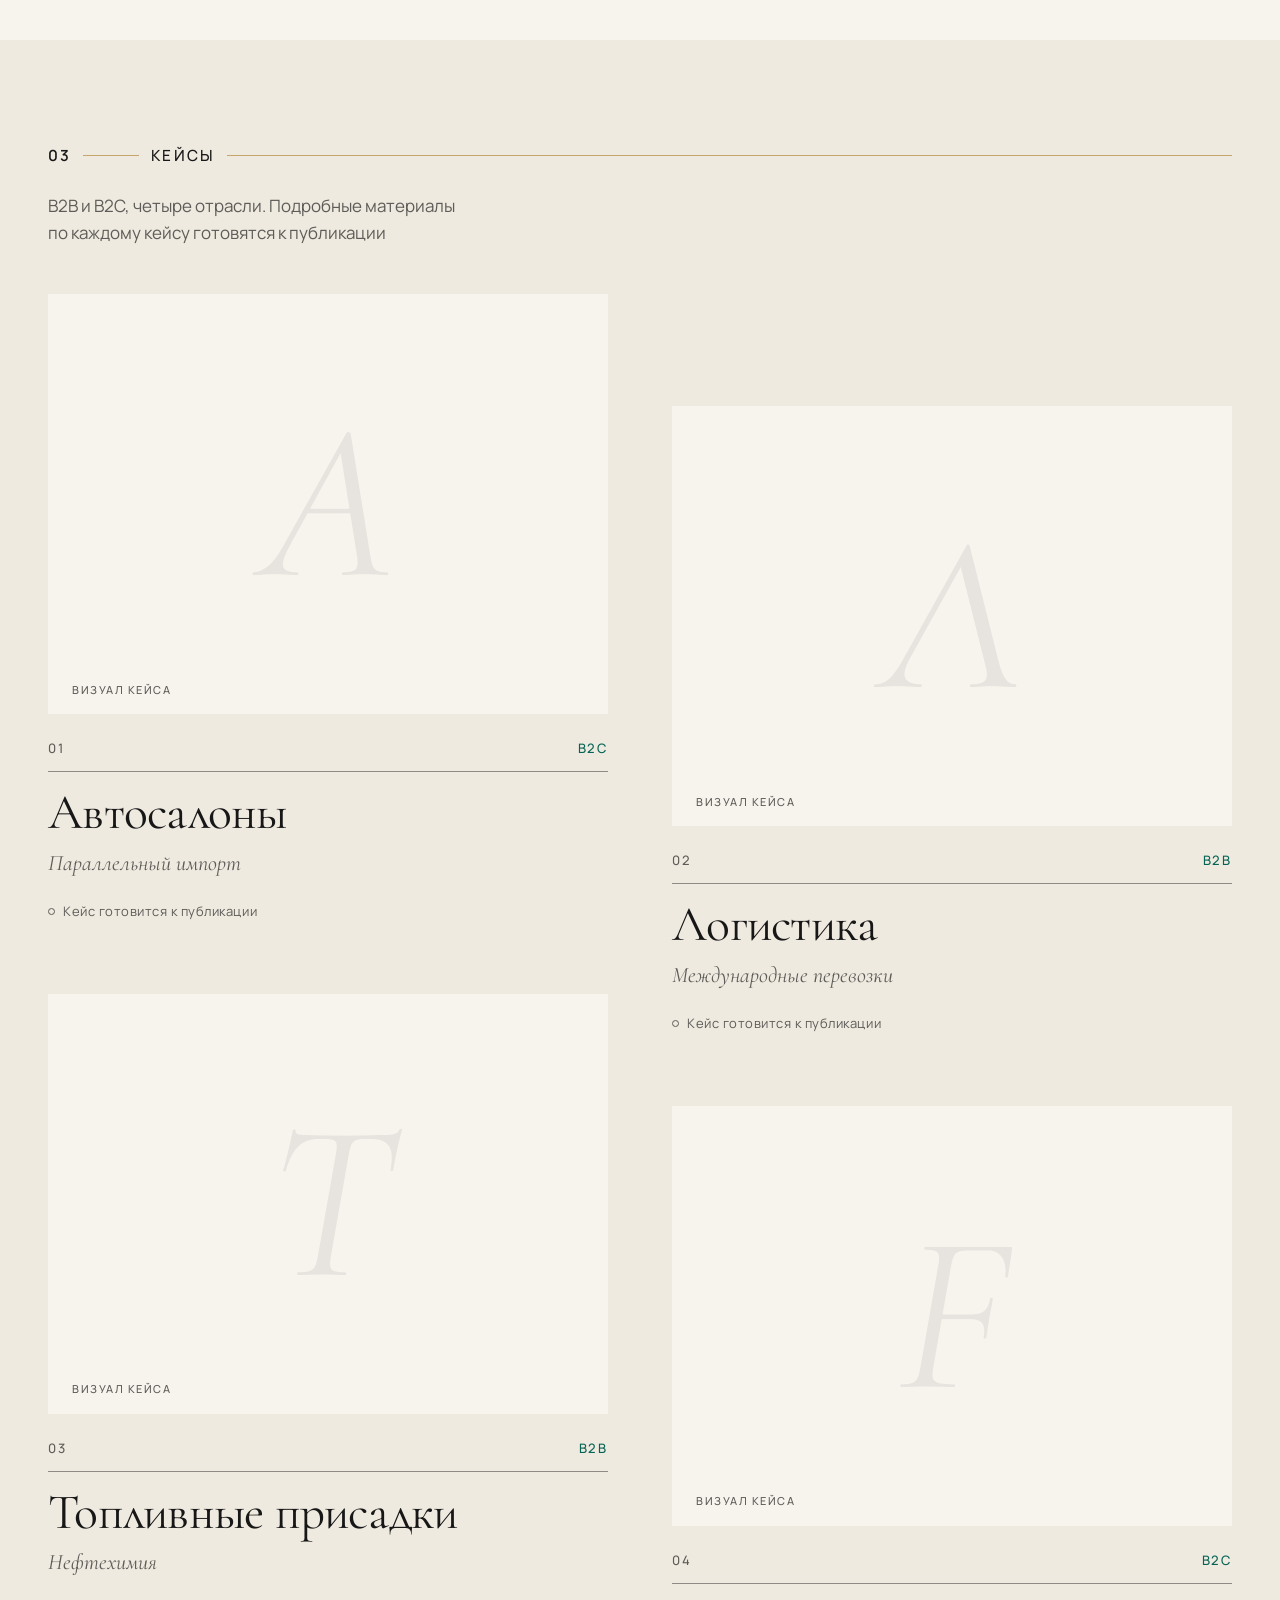
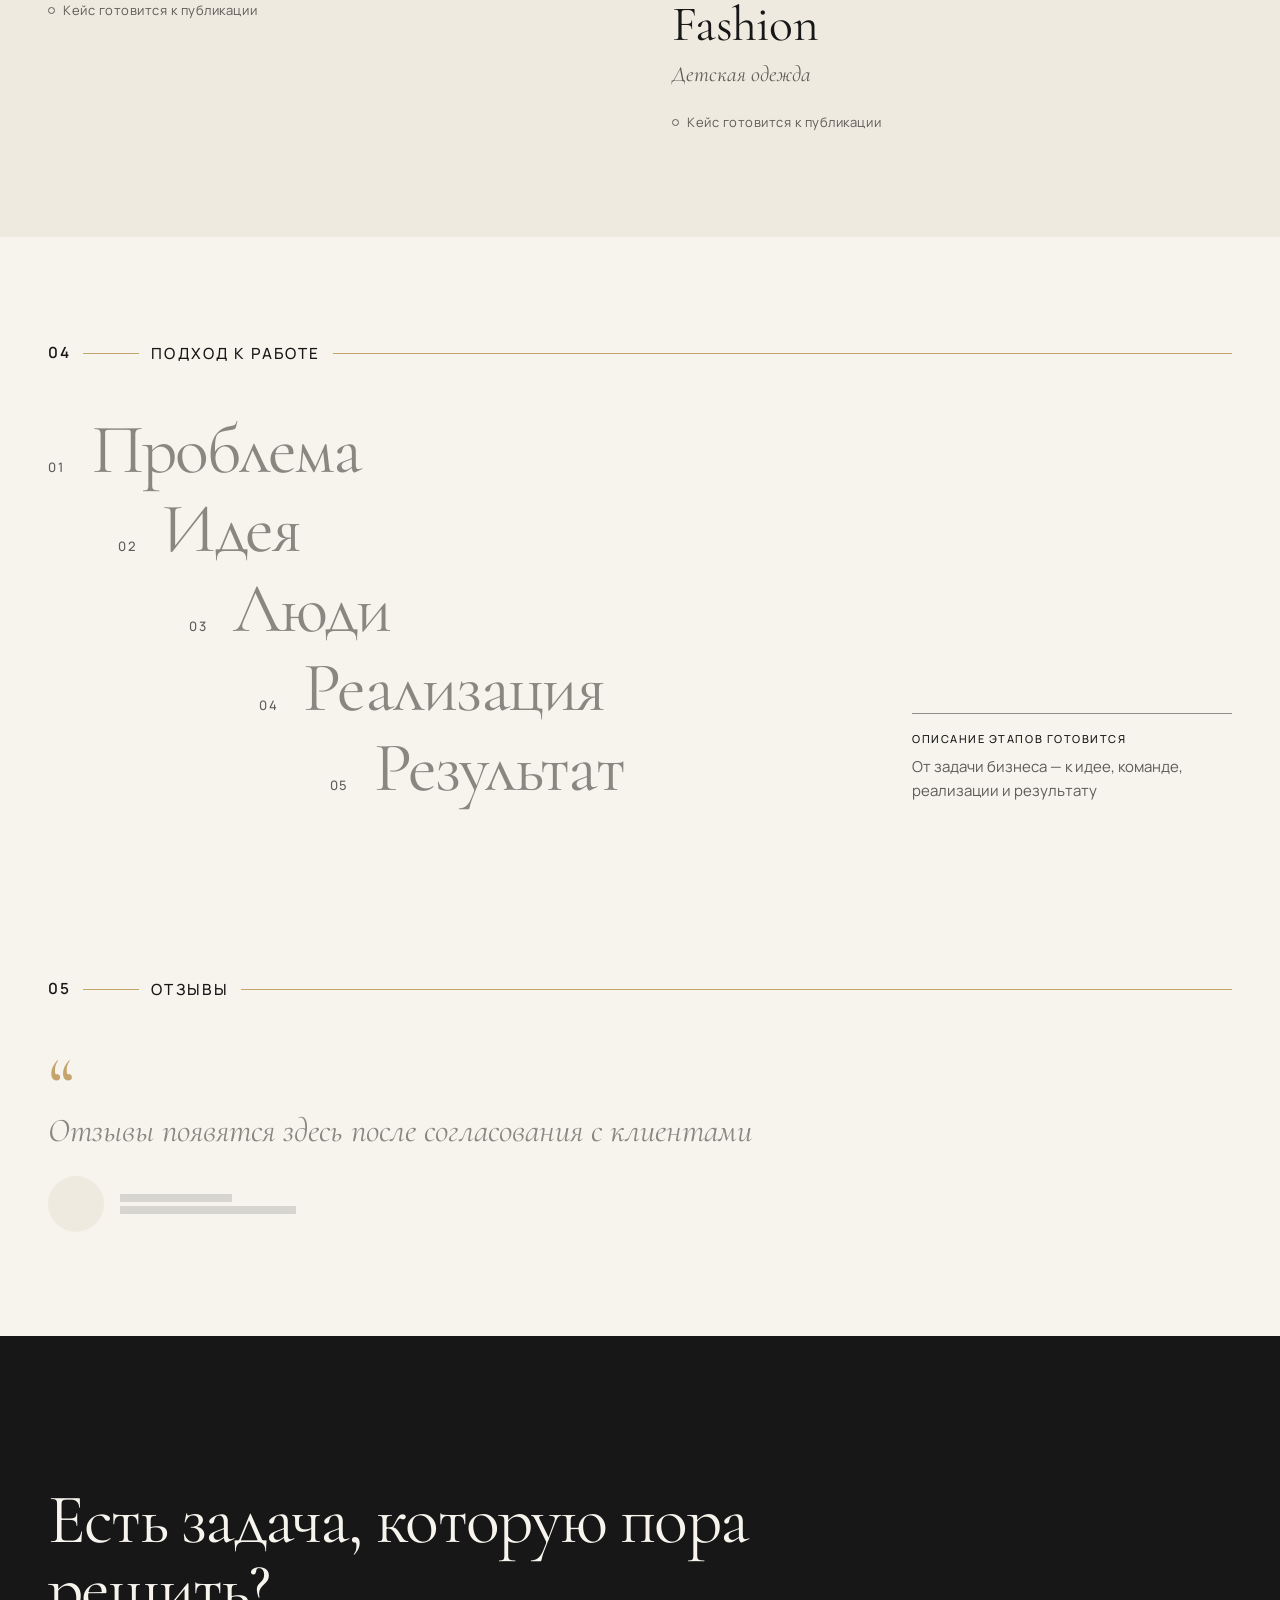
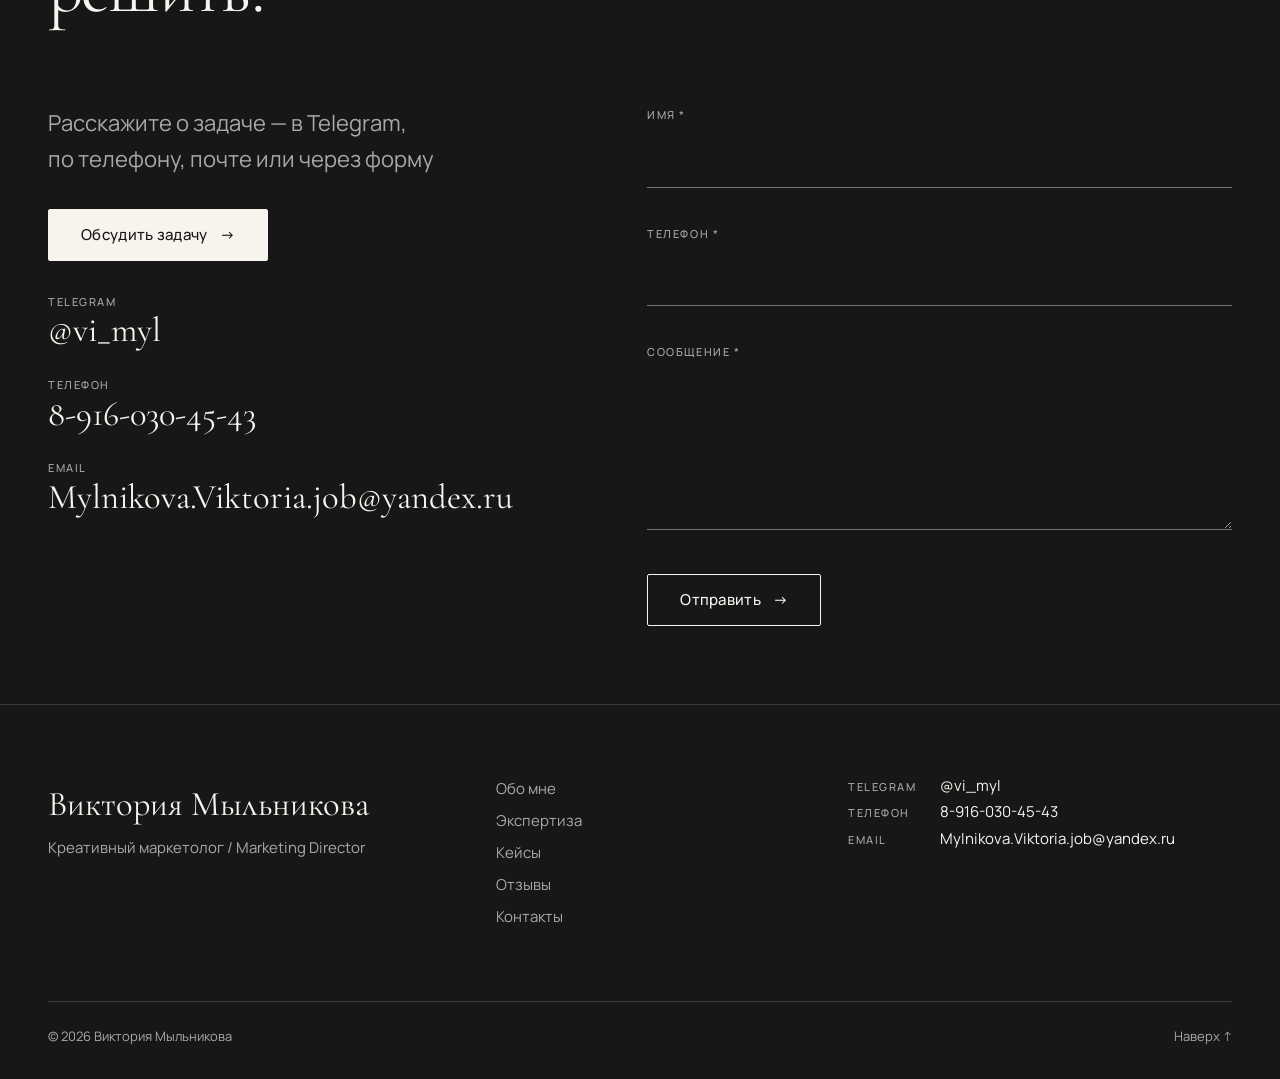
==== commit 24f5baa2: "Refine navigation, section indicators and content - Page always opens at the hero: browser scroll re" ====
--- a/index.html
+++ b/index.html
@@ -11,7 +11,7 @@
 
   <link rel="preconnect" href="https://fonts.googleapis.com">
   <link rel="preconnect" href="https://fonts.gstatic.com" crossorigin>
-  <link rel="stylesheet" href="https://fonts.googleapis.com/css2?family=Caveat:wght@500&family=Cormorant+Garamond:ital,wght@0,400;0,500;1,400&family=Manrope:wght@400;500;600&display=swap">
+  <link rel="stylesheet" href="https://fonts.googleapis.com/css2?family=Caveat:wght@500&family=Cormorant+Garamond:ital,wght@0,400;0,500;1,400&family=Manrope:wght@400..700&display=swap">
   <link rel="stylesheet" href="css/style.css">
 
   <!-- Enables reveal-on-scroll styles only when JS runs, before first paint. -->
@@ -79,7 +79,7 @@
               <span class="portrait__ratio">4 : 5</span>
             </div>
           </div>
-          <figcaption class="portrait__caption" data-hero-tagline>Маркетинг без скучных решений.</figcaption>
+          <figcaption class="portrait__caption" data-hero-tagline>Маркетинг без скучных решений</figcaption>
         </figure>
 
         <ul class="hero__facts" data-hero-facts aria-label="Коротко обо мне"></ul>
@@ -94,14 +94,13 @@
         </header>
         <div class="about">
           <p class="about__statement" data-about-statement>
-            <span class="about__word" data-reveal>От бизнес-задачи —</span>
-            <span class="about__word" data-reveal style="--reveal-delay: 90ms">к&nbsp;идее,</span>
-            <span class="about__word" data-reveal style="--reveal-delay: 180ms">от&nbsp;идеи —</span>
-            <span class="about__word about__word--accent" data-reveal style="--reveal-delay: 270ms">к&nbsp;результату.</span>
+            <span class="about__word" data-reveal>От стратегии и&nbsp;идеи</span>
+            <span class="about__word" data-reveal style="--reveal-delay: 90ms">до&nbsp;реализации,</span>
+            <span class="about__word about__word--accent" data-reveal style="--reveal-delay: 180ms">команды и&nbsp;продаж</span>
           </p>
           <div class="about__aside placeholder" data-about-text data-reveal>
             <span class="placeholder__label">Текст готовится</span>
-            <p>Здесь будет рассказ о&nbsp;пути, подходе и&nbsp;принципах работы — после согласования финального текста.</p>
+            <p>Здесь будет рассказ о&nbsp;пути, подходе и&nbsp;принципах работы — после согласования финального текста</p>
           </div>
         </div>
       </div>
@@ -113,7 +112,7 @@
           <span class="section-header__index">02</span>
           <h2 class="section-header__title" id="expertise-title">Экспертиза</h2>
         </header>
-        <p class="expertise__intro" data-expertise-intro data-reveal>Маркетинг работает сильнее, когда стратегия, креатив и&nbsp;реализация смотрят в&nbsp;одну сторону.</p>
+        <p class="expertise__intro" data-expertise-intro data-reveal>Маркетинг работает сильнее, когда стратегия, креатив и&nbsp;реализация смотрят в&nbsp;одну сторону</p>
         <ol class="expertise" data-expertise-list></ol>
         <aside class="special" data-expertise-special hidden></aside>
       </div>
@@ -124,10 +123,10 @@
         <header class="section-header" data-reveal>
           <span class="section-header__index">03</span>
           <h2 class="section-header__title" id="cases-title">Кейсы</h2>
-          <p class="section-header__lead">B2B и&nbsp;B2C, четыре отрасли. Подробные материалы по&nbsp;каждому кейсу готовятся к&nbsp;публикации.</p>
+          <p class="section-header__lead">B2B и&nbsp;B2C, четыре отрасли. Подробные материалы по&nbsp;каждому кейсу готовятся к&nbsp;публикации</p>
         </header>
         <div class="cases-grid" data-cases-list>
-          <noscript><p class="placeholder">Для просмотра кейсов включите JavaScript.</p></noscript>
+          <noscript><p class="placeholder">Для просмотра кейсов включите JavaScript</p></noscript>
         </div>
       </div>
     </section>
@@ -142,7 +141,7 @@
           <ol class="approach__list" data-approach-list></ol>
           <div class="approach__note placeholder" data-reveal>
             <span class="placeholder__label">Описание этапов готовится</span>
-            <p>От задачи бизнеса — к&nbsp;идее, команде, реализации и&nbsp;результату.</p>
+            <p>От задачи бизнеса — к&nbsp;идее, команде, реализации и&nbsp;результату</p>
           </div>
         </div>
       </div>
@@ -158,7 +157,7 @@
           <!-- Placeholder mirrors the future review layout; replaced once content/reviews.js has published items. -->
           <figure class="review review--placeholder" data-reveal>
             <span class="review__mark" aria-hidden="true">“</span>
-            <p class="review__text">Отзывы появятся здесь после согласования с&nbsp;клиентами.</p>
+            <p class="review__text">Отзывы появятся здесь после согласования с&nbsp;клиентами</p>
             <figcaption class="review__author" aria-hidden="true">
               <span class="review__photo"></span>
               <span class="review__who">
@@ -181,7 +180,7 @@
 
         <div class="contact__grid">
           <div class="contact__aside" data-reveal>
-            <p class="contact__lead">Расскажите о&nbsp;задаче — в&nbsp;Telegram, по&nbsp;телефону, почте или через форму.</p>
+            <p class="contact__lead">Расскажите о&nbsp;задаче — в&nbsp;Telegram, по&nbsp;телефону, почте или через форму</p>
             <a class="button button--primary" href="#lead-name" data-telegram-link>Обсудить задачу <span class="button__arrow" aria-hidden="true">→</span></a>
             <ul class="contact-list" data-contact-list></ul>
           </div>
@@ -235,5 +234,9 @@
 
   <!-- Mount point for the future AI assistant (VM.config.features.assistant). -->
   <div data-assistant-root hidden></div>
+
+  <!-- Public website AI assistant (THE BOT widget). `defer` keeps a slow or unavailable
+       widget server from blocking the site's own content scripts. -->
+  <script src="https://the-bot.online/widget/widget.js" data-key="CakMtgBNgTYL7Gv7" defer></script>
 </body>
 </html>
--- a/css/style.css
+++ b/css/style.css
@@ -313,6 +313,22 @@
   letter-spacing: var(--tracking-wide);
   text-transform: uppercase;
   white-space: nowrap;
+  transition:
+    color var(--duration-slow) var(--ease-out),
+    font-weight var(--duration-slow) var(--ease-out);
+}
+
+/* Section being read (js/main.js → initSectionIndicator): only the title
+   changes — Emerald and a step bolder (Manrope is loaded as a variable font,
+   so the weight eases too). Number and gold rules stay as they are. */
+.section-header.is-current .section-header__title {
+  color: var(--color-emerald);
+  font-weight: 700;
+}
+
+/* Sections receive focus after an in-page link; no outline on the whole block. */
+main > section:focus {
+  outline: none;
 }
 
 /* Full row so it always wraps under the marker; the text itself stays ~28rem wide. */
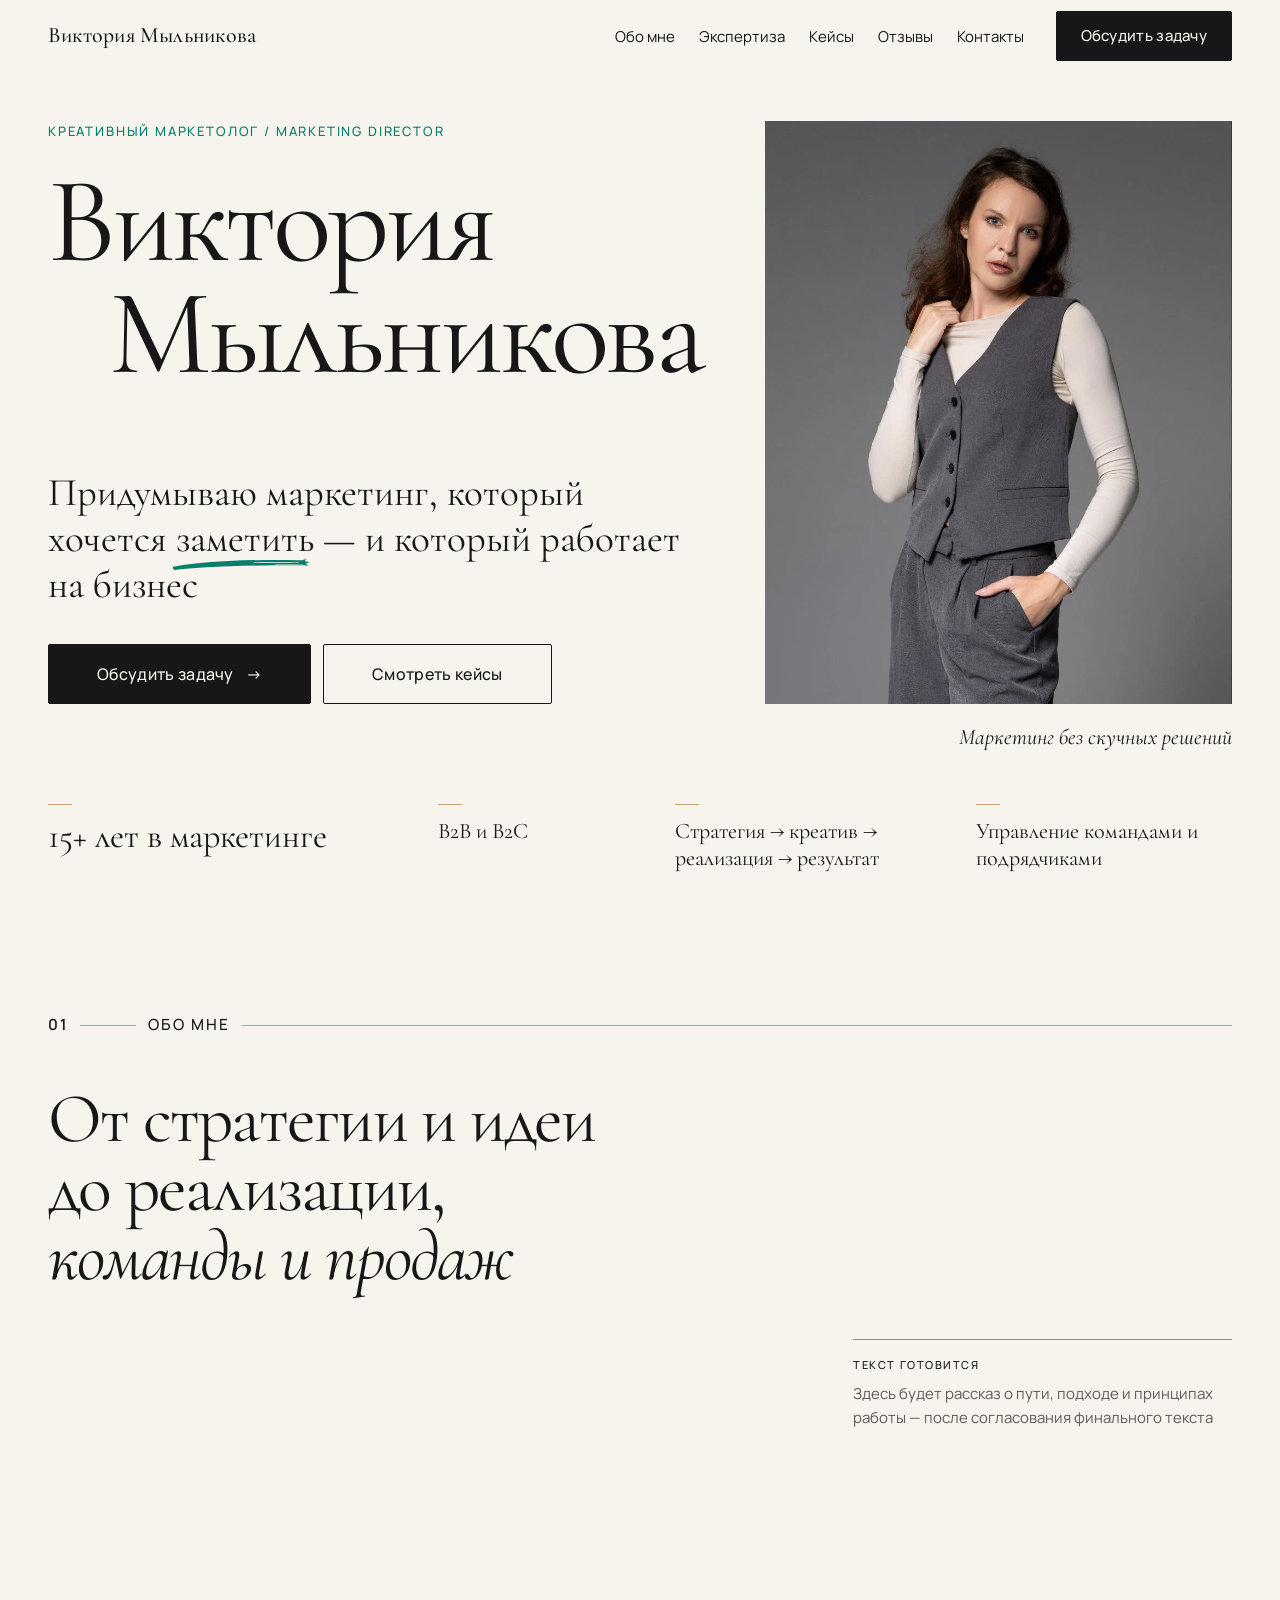
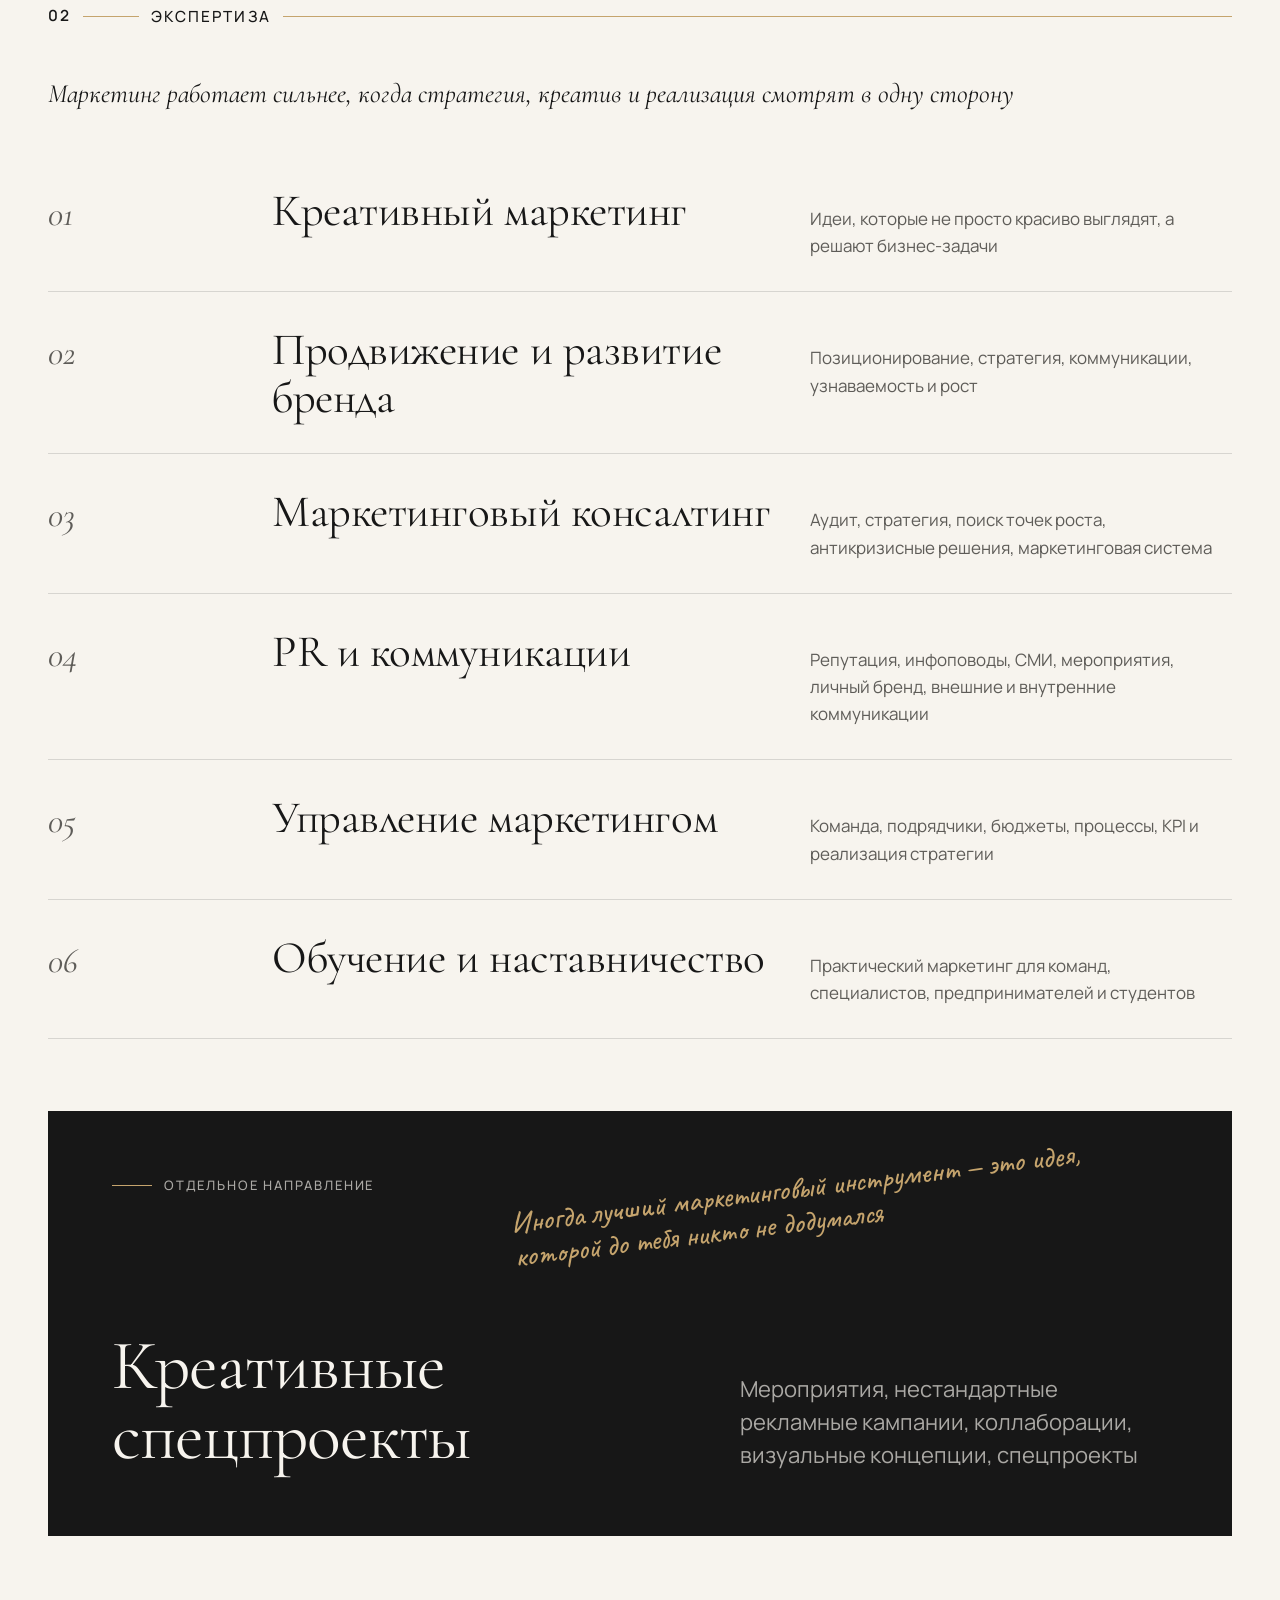
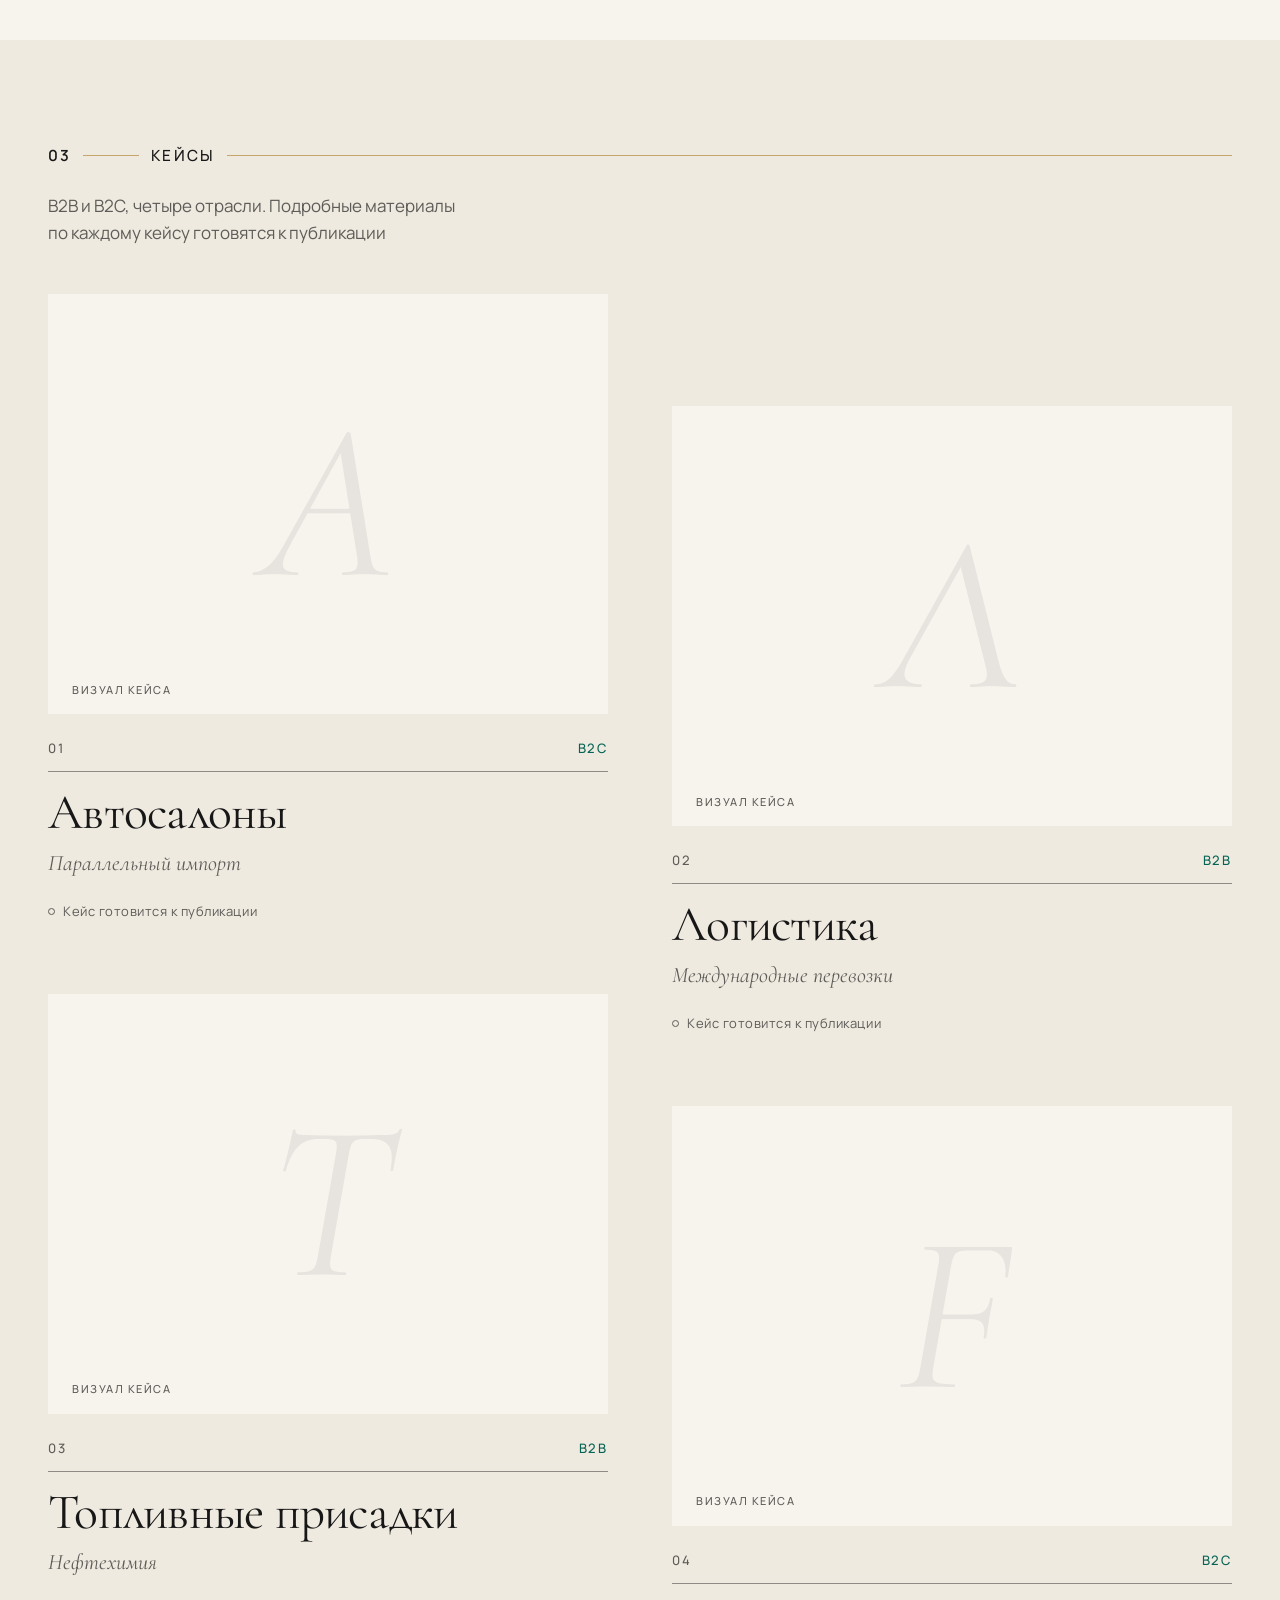
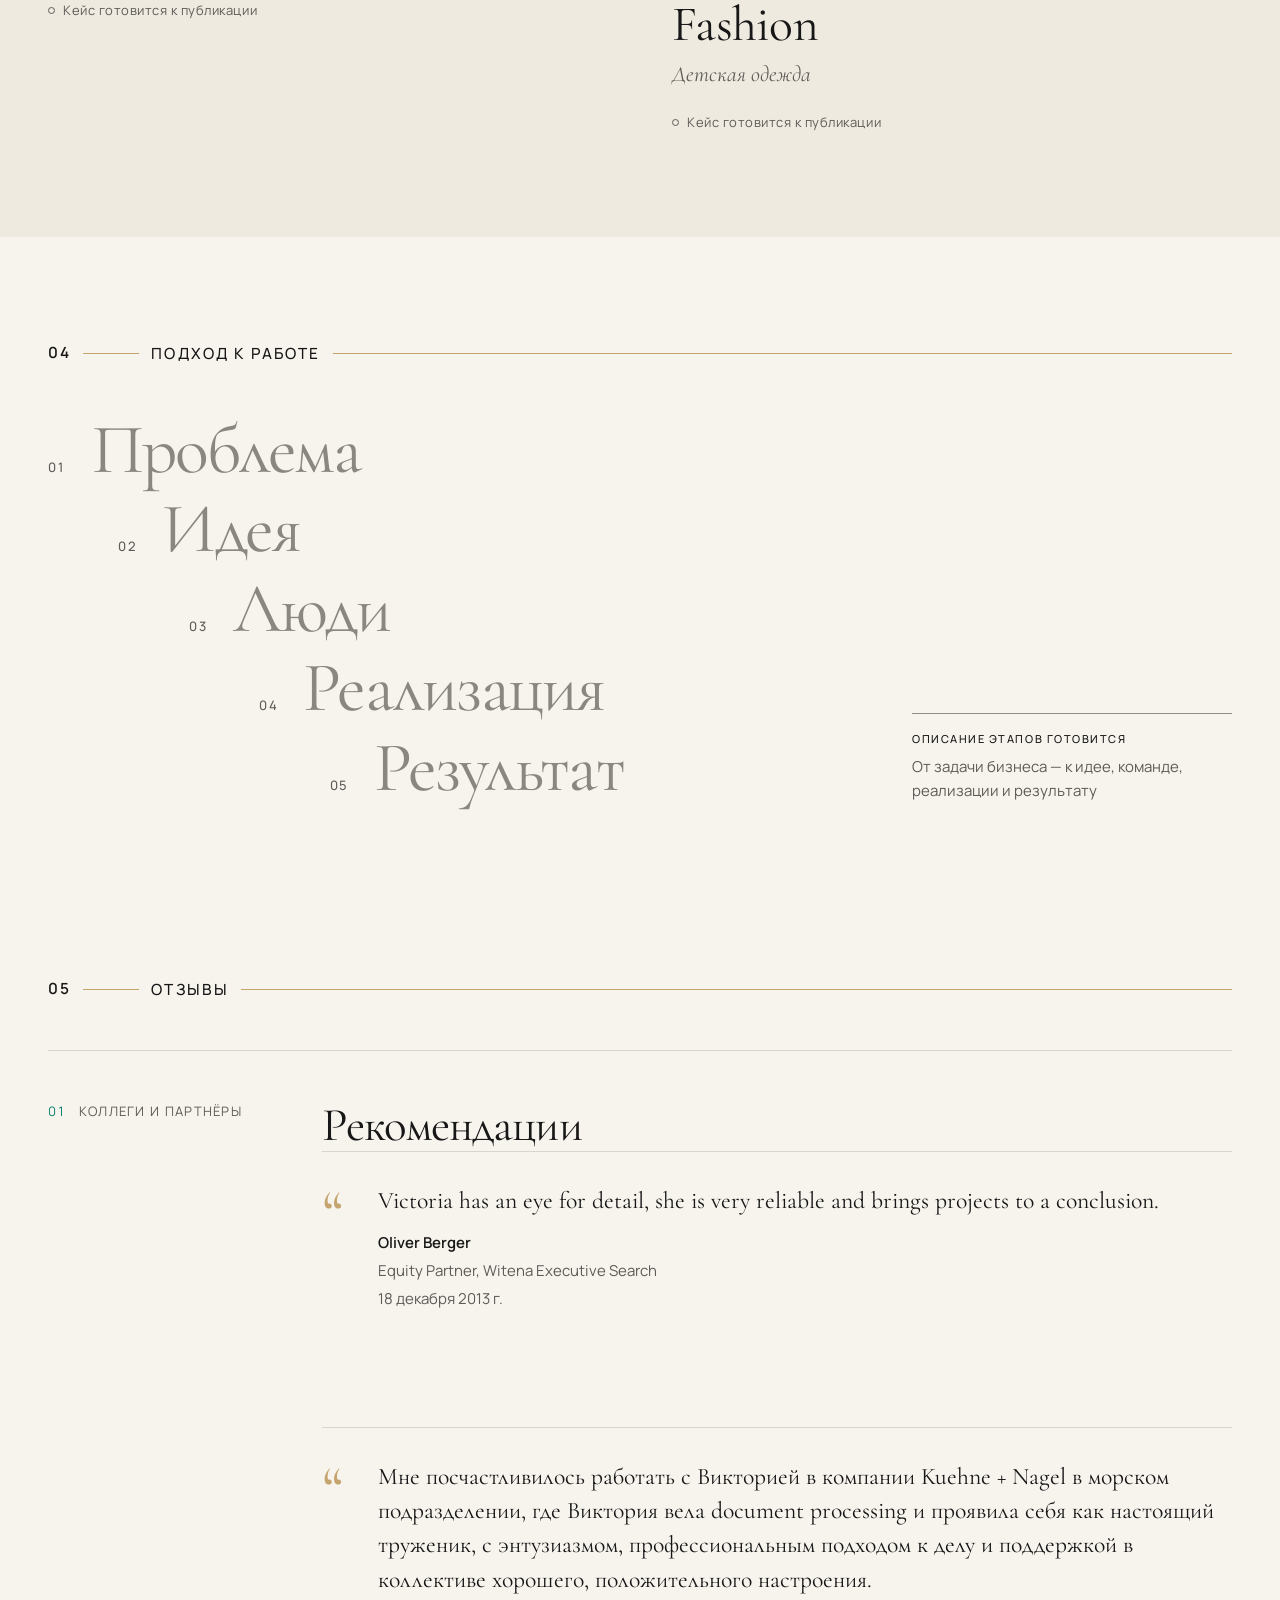
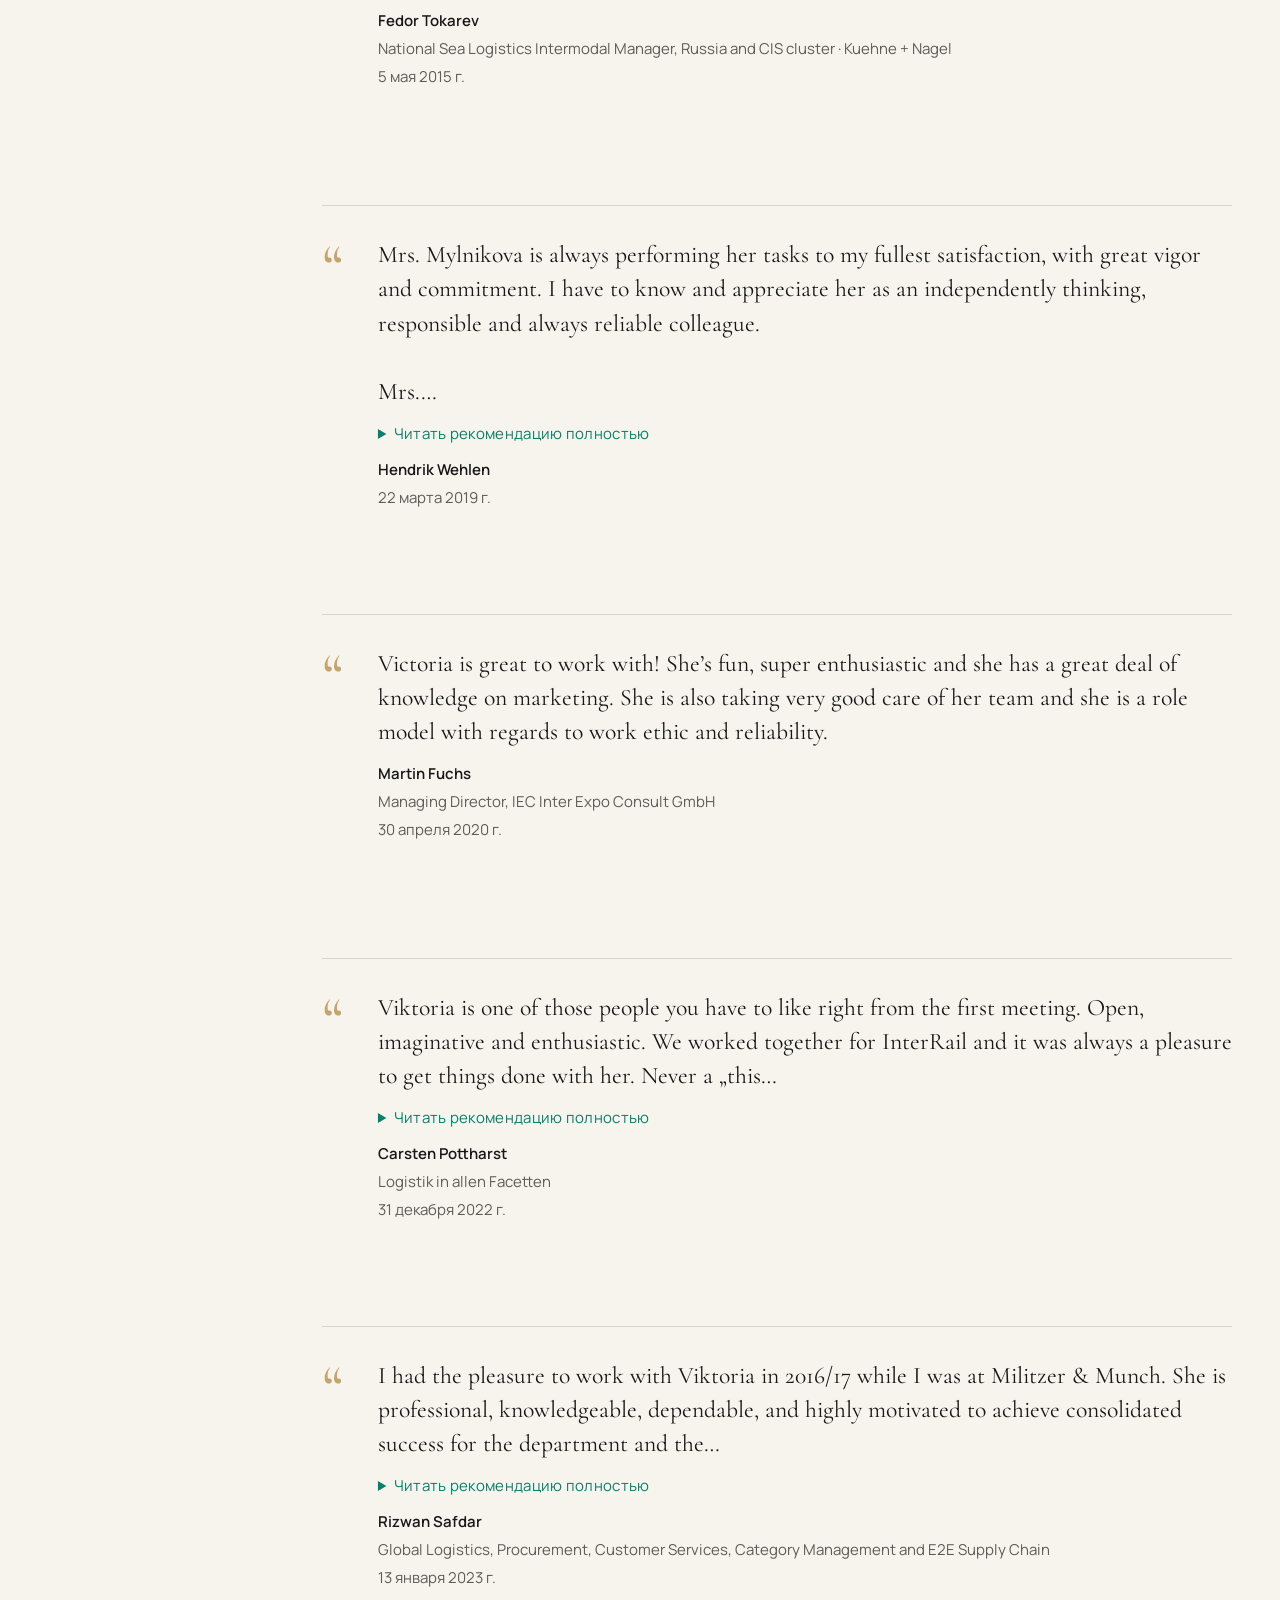
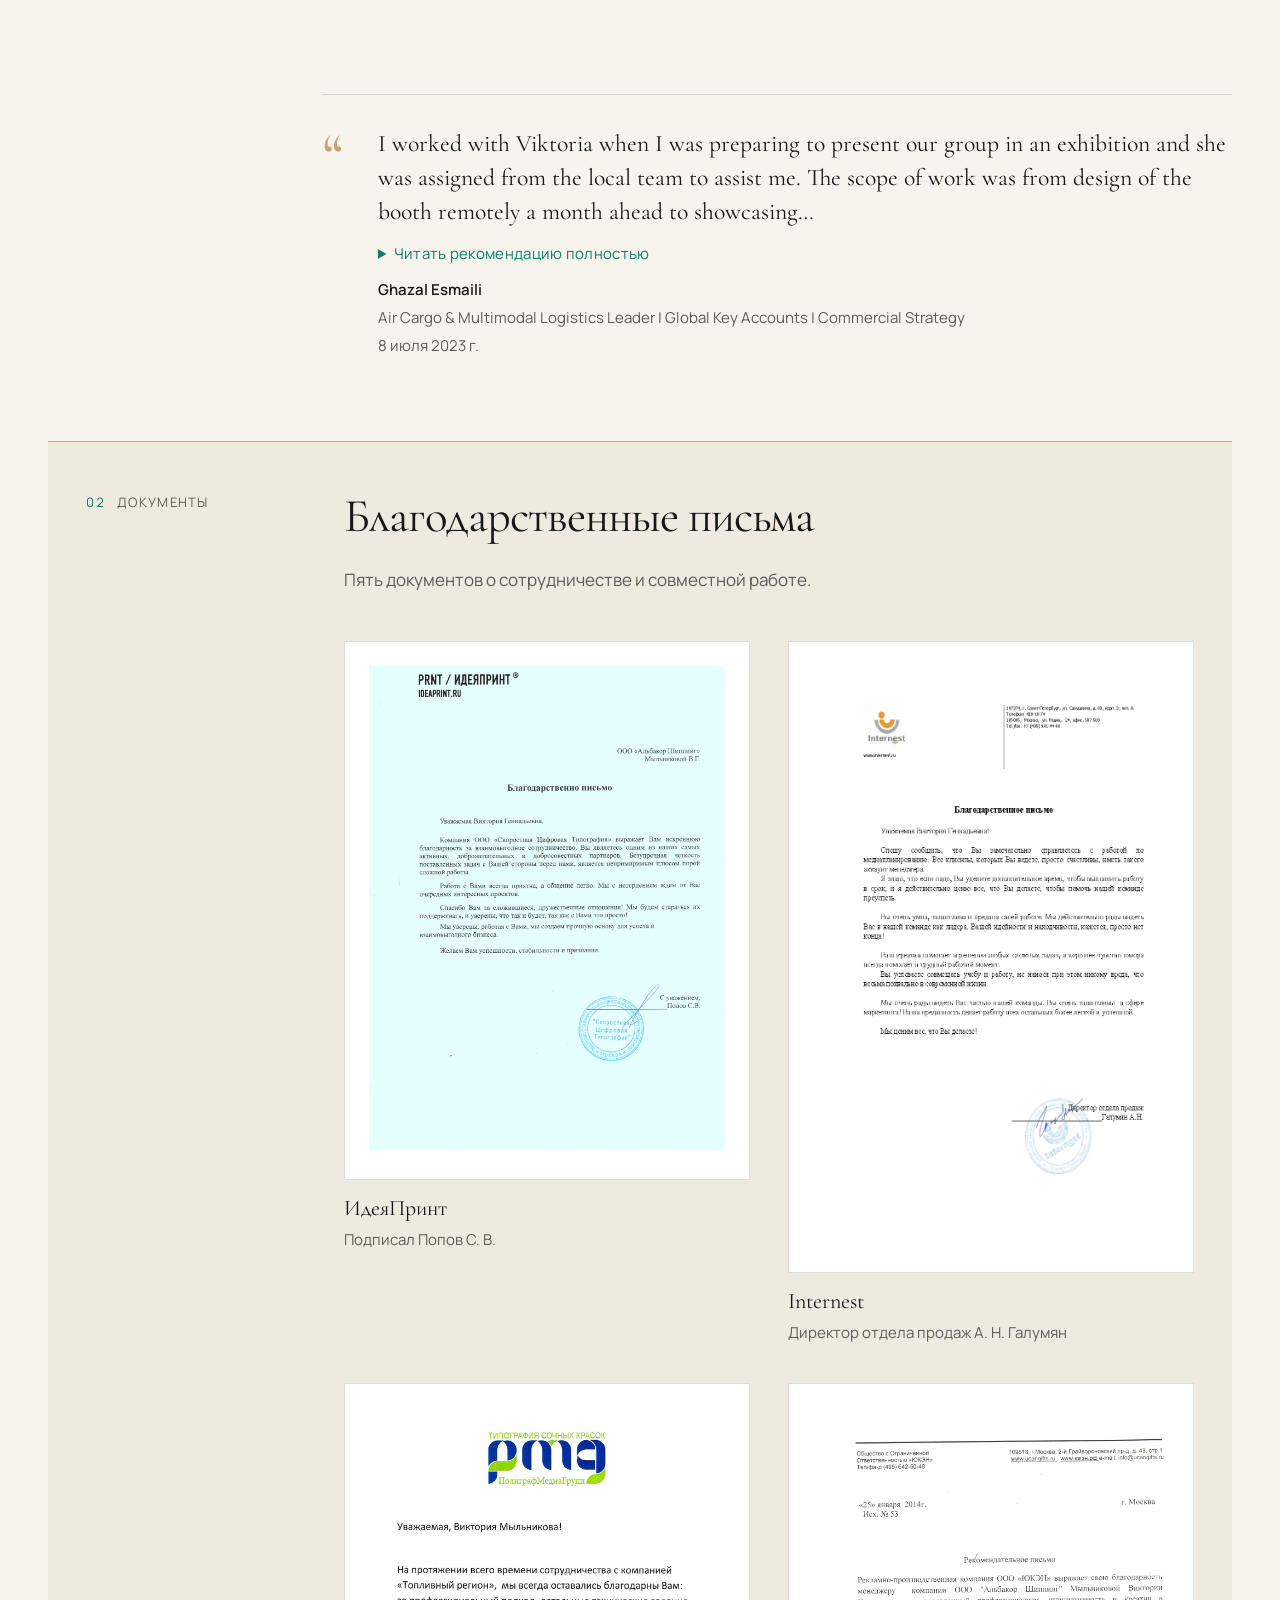
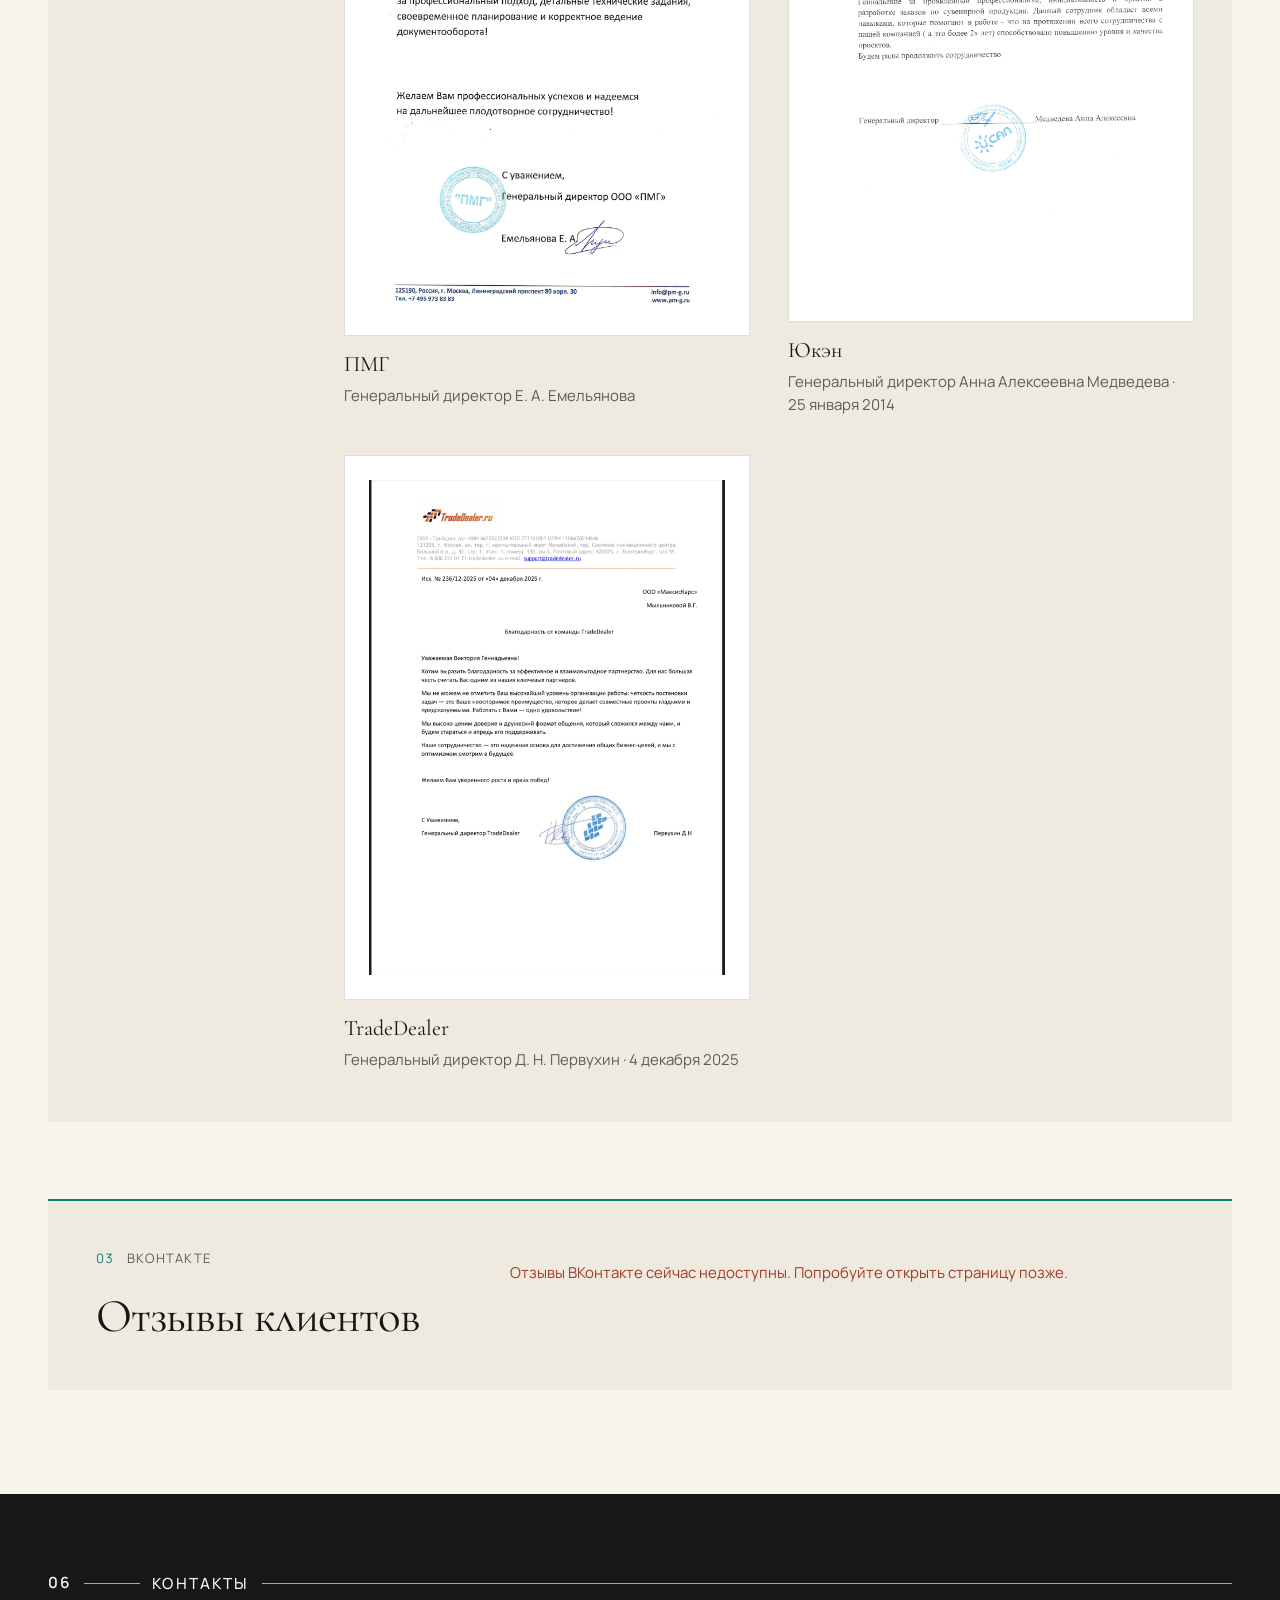
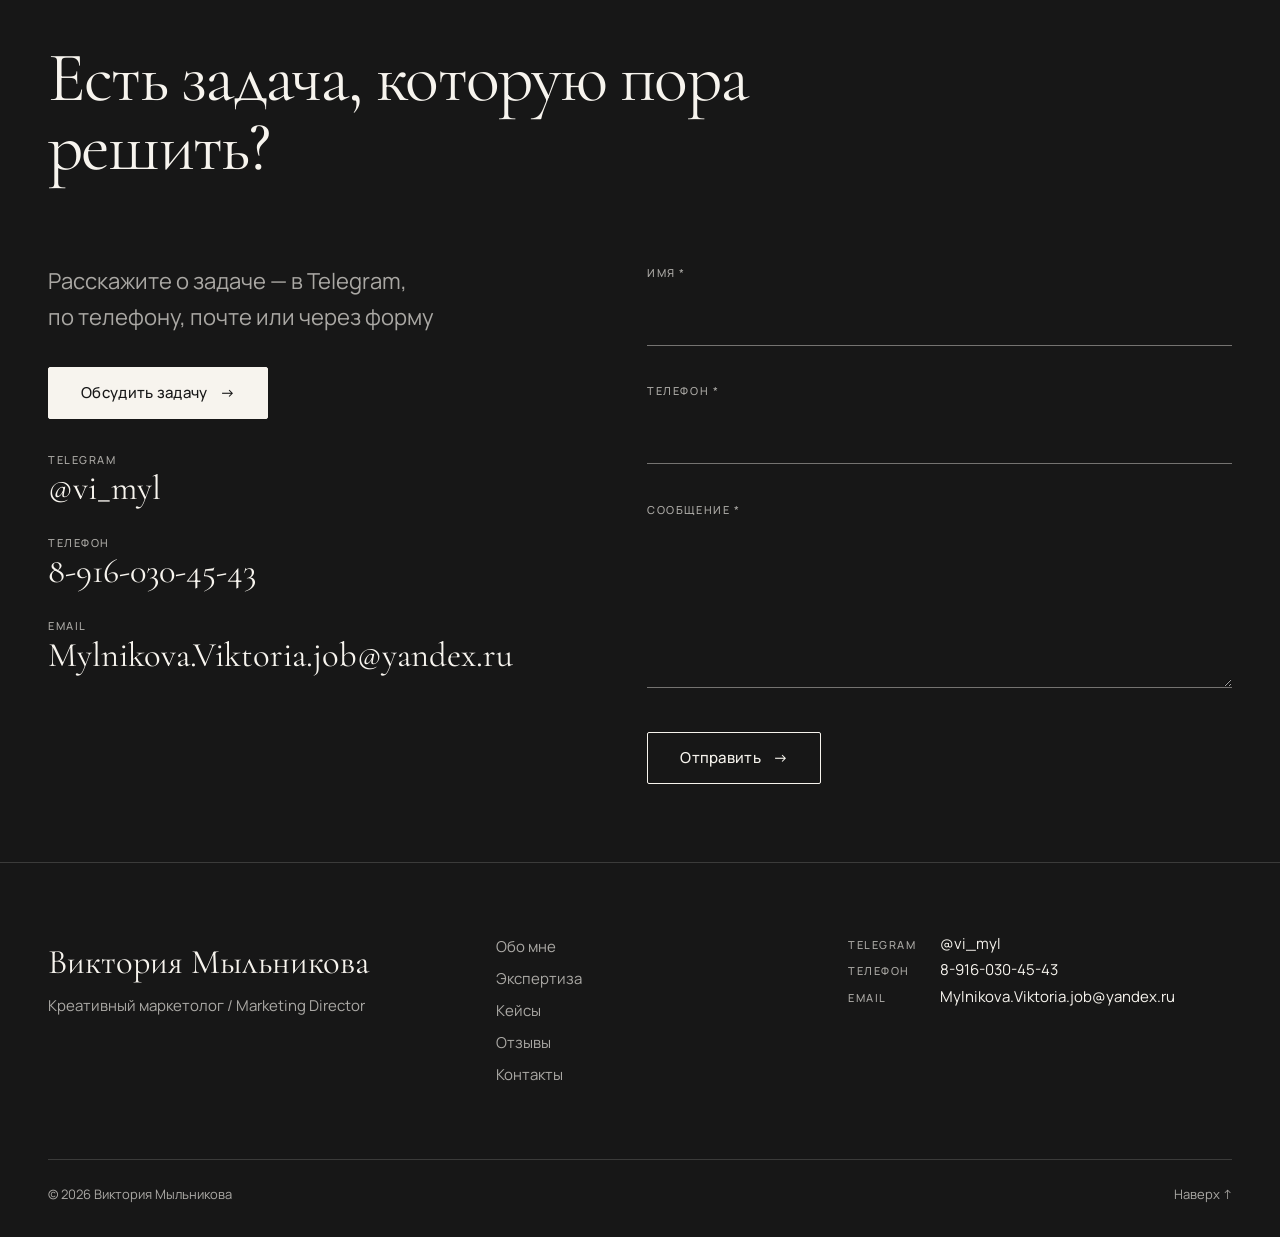
==== commit 87a28c67: "Complete reviews section and refine portfolio content" ====
--- a/index.html
+++ b/index.html
@@ -22,6 +22,7 @@
   <script src="content/reviews.js" defer></script>
   <script src="js/dom.js" defer></script>
   <script src="js/api.js" defer></script>
+  <script src="https://feedbackcloud.kupiapp.ru/widget/widget.js" defer></script>
   <script src="js/main.js" defer></script>
 </head>
 <body>
@@ -153,20 +154,66 @@
           <span class="section-header__index">05</span>
           <h2 class="section-header__title" id="reviews-title">Отзывы</h2>
         </header>
-        <div class="reviews-list" data-reviews-list>
-          <!-- Placeholder mirrors the future review layout; replaced once content/reviews.js has published items. -->
-          <figure class="review review--placeholder" data-reveal>
-            <span class="review__mark" aria-hidden="true">“</span>
-            <p class="review__text">Отзывы появятся здесь после согласования с&nbsp;клиентами</p>
-            <figcaption class="review__author" aria-hidden="true">
-              <span class="review__photo"></span>
-              <span class="review__who">
-                <span class="review__skeleton"></span>
-                <span class="review__skeleton review__skeleton--wide"></span>
-              </span>
-            </figcaption>
-          </figure>
-        </div>
+        <div class="reviews-editorial">
+          <!-- Keep real recommendations and letters distinct; add their content when approved. -->
+          <article class="reviews-editorial__group" aria-labelledby="recommendations-title">
+            <div class="reviews-editorial__index"><span>01</span><span>Коллеги и партнёры</span></div>
+            <div class="reviews-editorial__body">
+              <h3 class="reviews-editorial__title" id="recommendations-title">Рекомендации</h3>
+              <p class="reviews-editorial__note">Письменные рекомендации публикуются с разрешения авторов.</p>
+              <div class="reviews-list" data-review-items></div>
+            </div>
+          </article>
+          <article class="reviews-editorial__group reviews-editorial__group--letters" aria-labelledby="letters-title">
+            <div class="reviews-editorial__index"><span>02</span><span>Документы</span></div>
+            <div class="reviews-editorial__body">
+              <h3 class="reviews-editorial__title" id="letters-title">Благодарственные письма</h3>
+              <p class="reviews-editorial__note">Пять документов о сотрудничестве и совместной работе.</p>
+              <div class="review-letters" aria-label="Благодарственные и рекомендательные письма">
+                <figure class="review-letter">
+                  <a class="review-letter__image-link" href="assets/images/reviews/idea-print.webp" target="_blank" rel="noopener" aria-label="Открыть письмо ИдеяПринт в полном размере">
+                    <img class="review-letter__image" src="assets/images/reviews/idea-print.webp" alt="Благодарственное письмо ООО «Скоростная Цифровая Типография», адресованное Виктории Мыльниковой; подпись и печать" loading="lazy">
+                  </a>
+                  <figcaption class="review-letter__caption"><span>ИдеяПринт</span><span>Подписал Попов С. В.</span></figcaption>
+                </figure>
+                <figure class="review-letter">
+                  <a class="review-letter__image-link" href="assets/images/reviews/internest.webp" target="_blank" rel="noopener" aria-label="Открыть письмо Internest в полном размере">
+                    <img class="review-letter__image" src="assets/images/reviews/internest.webp" alt="Благодарственное письмо компании Internest с подписью и печатью" loading="lazy">
+                  </a>
+                  <figcaption class="review-letter__caption"><span>Internest</span><span>Директор отдела продаж А. Н. Галумян</span></figcaption>
+                </figure>
+                <figure class="review-letter">
+                  <a class="review-letter__image-link" href="assets/images/reviews/pmg.webp" target="_blank" rel="noopener" aria-label="Открыть письмо ПМГ в полном размере">
+                    <img class="review-letter__image" src="assets/images/reviews/pmg.webp" alt="Благодарственное письмо ООО «ПМГ» с подписью генерального директора и печатью" loading="lazy">
+                  </a>
+                  <figcaption class="review-letter__caption"><span>ПМГ</span><span>Генеральный директор Е. А. Емельянова</span></figcaption>
+                </figure>
+                <figure class="review-letter">
+                  <a class="review-letter__image-link" href="assets/images/reviews/uken.webp" target="_blank" rel="noopener" aria-label="Открыть письмо Юкэн в полном размере">
+                    <img class="review-letter__image" src="assets/images/reviews/uken.webp" alt="Рекомендательное письмо ООО «Юкэн» от 25 января 2014 года, подписанное генеральным директором Анной Медведевой; печать" loading="lazy">
+                  </a>
+                  <figcaption class="review-letter__caption"><span>Юкэн</span><span>Генеральный директор Анна Алексеевна Медведева · 25 января 2014</span></figcaption>
+                </figure>
+                <figure class="review-letter">
+                  <a class="review-letter__image-link" href="assets/images/reviews/trade-dealer.webp" target="_blank" rel="noopener" aria-label="Открыть письмо TradeDealer в полном размере">
+                    <img class="review-letter__image" src="assets/images/reviews/trade-dealer.webp" alt="Благодарность от команды TradeDealer от 4 декабря 2025 года с подписью генерального директора Д. Н. Первухина и печатью" loading="lazy">
+                  </a>
+                  <figcaption class="review-letter__caption"><span>TradeDealer</span><span>Генеральный директор Д. Н. Первухин · 4 декабря 2025</span></figcaption>
+                </figure>
+              </div>
+            </div>
+          </article>
+        </div>
+        <section class="reviews-vk" aria-labelledby="reviews-vk-title">
+          <div class="reviews-vk__heading">
+            <div class="reviews-editorial__index reviews-vk__index"><span>03</span><span>ВКонтакте</span></div>
+            <h3 class="reviews-vk__title" id="reviews-vk-title">Отзывы клиентов</h3>
+          </div>
+          <div class="reviews-vk__content">
+            <div id="feedback_vk" class="reviews-vk__widget" aria-live="polite" aria-busy="true"></div>
+            <p class="reviews-vk__status" data-vk-reviews-status role="status">Загружаем отзывы ВКонтакте…</p>
+          </div>
+        </section>
       </div>
     </section>
 
--- a/css/style.css
+++ b/css/style.css
@@ -1426,24 +1426,202 @@
   gap: var(--space-8);
 }
 
+.reviews-editorial {
+  display: grid;
+  gap: 0;
+}
+
+.reviews-editorial__group {
+  min-width: 0;
+  display: grid;
+  grid-template-columns: minmax(6rem, 0.42fr) minmax(0, 1.58fr);
+  gap: var(--space-6);
+  padding-block: clamp(2rem, 4vw, 3.5rem);
+  border-top: 1px solid var(--color-border);
+}
+
+.reviews-editorial__group--letters {
+  border-top-color: var(--color-decor);
+  background: var(--color-bg-alt);
+  padding-inline: clamp(1rem, 3vw, 2.5rem);
+}
+
+.reviews-editorial__index {
+  display: flex;
+  align-items: baseline;
+  gap: var(--space-3);
+  color: var(--color-text-muted);
+  font-size: var(--text-xs);
+  letter-spacing: 0.1em;
+  line-height: 1.5;
+  text-transform: uppercase;
+}
+
+.reviews-editorial__index > :first-child {
+  color: var(--color-accent);
+  font-variant-numeric: tabular-nums;
+}
+
+.reviews-editorial__body {
+  min-width: 0;
+}
+
+.reviews-editorial__title {
+  max-width: 38rem;
+  font-family: var(--font-display);
+  font-size: clamp(2rem, 1.5rem + 1.8vw, 3.25rem);
+  font-weight: 400;
+  letter-spacing: -0.02em;
+  line-height: 1.04;
+}
+
+.reviews-editorial__note {
+  max-width: 36rem;
+  margin-top: var(--space-5);
+  color: var(--color-text-muted);
+  font-size: var(--text-base);
+  line-height: 1.6;
+}
+
+.reviews-vk {
+  display: grid;
+  grid-template-columns: minmax(12rem, 0.7fr) minmax(0, 1.3fr);
+  gap: clamp(var(--space-5), 4vw, var(--space-8));
+  margin-top: clamp(var(--space-7), 6vw, var(--space-9));
+  padding: clamp(1.25rem, 4vw, 3rem);
+  background: var(--color-bg-alt);
+  border-top: 2px solid var(--color-accent);
+}
+
+.reviews-vk__heading {
+  align-self: start;
+  min-width: 0;
+}
+
+.reviews-vk__title {
+  margin-top: var(--space-5);
+  font-family: var(--font-display);
+  font-size: clamp(2rem, 1.5rem + 1.8vw, 3.25rem);
+  font-weight: 400;
+  letter-spacing: -0.02em;
+  line-height: 1.04;
+}
+
+.reviews-vk__content,
+.reviews-vk__widget {
+  min-width: 0;
+  max-width: 100%;
+}
+
+.reviews-vk__widget {
+  overflow-x: auto;
+  overscroll-behavior-inline: contain;
+}
+
+.reviews-vk__status {
+  margin-top: var(--space-3);
+  color: var(--color-text-muted);
+  font-size: var(--text-sm);
+}
+
+.reviews-vk__status.is-error {
+  color: var(--color-error);
+}
+
+.review-letters {
+  display: grid;
+  grid-template-columns: repeat(2, minmax(0, 1fr));
+  gap: clamp(var(--space-5), 3vw, var(--space-8));
+  margin-top: var(--space-7);
+}
+
+.review-letter {
+  min-width: 0;
+  margin: 0;
+}
+
+.review-letter__image-link {
+  display: grid;
+  min-height: 18rem;
+  place-items: center;
+  padding: clamp(var(--space-3), 2vw, var(--space-5));
+  background: #fff;
+  border: 1px solid var(--color-border);
+  transition: border-color 180ms ease, transform 180ms ease;
+}
+
+.review-letter__image-link:hover {
+  border-color: var(--color-decor);
+  transform: translateY(-2px);
+}
+
+.review-letter__image {
+  display: block;
+  width: 100%;
+  height: auto;
+  max-height: 42rem;
+  object-fit: contain;
+}
+
+.review-letter__caption {
+  display: grid;
+  gap: var(--space-1);
+  margin-top: var(--space-3);
+  font-size: var(--text-sm);
+  line-height: 1.5;
+}
+
+.review-letter__caption > :first-child {
+  font-family: var(--font-display);
+  font-size: var(--text-lg);
+}
+
+.review-letter__caption > :last-child {
+  color: var(--color-text-muted);
+}
+
 .review {
-  display: grid;
+  position: relative;
+  display: grid;
+  grid-template-columns: 2.5rem minmax(0, 1fr);
   align-content: start;
-  gap: var(--space-5);
+  column-gap: var(--space-4);
+  row-gap: var(--space-3);
+  padding-block: var(--space-6);
+  border-top: 1px solid var(--color-border);
 }
 
 .review__mark {
+  grid-row: 1 / span 3;
   height: 2.25rem;
   font-family: var(--font-display);
-  font-size: 5rem;
+  font-size: 4rem;
   line-height: 0.9;
   color: var(--color-decor);
 }
 
 .review__text {
+  margin: 0;
   font-family: var(--font-display);
-  font-size: clamp(1.5rem, 1.2rem + 1.1vw, 2.25rem);
-  line-height: 1.25;
+  font-size: clamp(1.2rem, 1rem + 0.6vw, 1.55rem);
+  line-height: 1.45;
+  white-space: pre-line;
+}
+
+.review__details {
+  grid-column: 2;
+}
+
+.review__more {
+  width: fit-content;
+  color: var(--color-accent);
+  cursor: pointer;
+  font-size: var(--text-sm);
+  letter-spacing: 0.02em;
+}
+
+.review__text--full {
+  margin-top: var(--space-4);
 }
 
 .review__author {
@@ -1472,7 +1650,8 @@
 }
 
 .review__position,
-.review__source {
+.review__source,
+.review__date {
   color: var(--color-text-muted);
 }
 
@@ -1500,14 +1679,44 @@
   width: 11rem;
 }
 
-@media (min-width: 960px) {
-  .reviews-list {
-    grid-template-columns: repeat(2, minmax(0, 1fr));
-    column-gap: var(--space-8);
-  }
-
-  .review--placeholder {
-    grid-column: 1 / -1;
+@media (max-width: 639px) {
+  .review-letters {
+    grid-template-columns: minmax(0, 1fr);
+    gap: var(--space-6);
+  }
+
+  .review-letter__image-link {
+    min-height: 14rem;
+  }
+
+  .reviews-editorial__group {
+    grid-template-columns: minmax(0, 1fr);
+    gap: var(--space-3);
+    padding-block: var(--space-6);
+  }
+
+  .reviews-editorial__group--letters {
+    padding-inline: var(--space-4);
+  }
+
+  .reviews-vk {
+    grid-template-columns: minmax(0, 1fr);
+    gap: var(--space-5);
+    margin-inline: calc(-1 * var(--gutter));
+  }
+
+  .reviews-vk__title {
+    margin-top: var(--space-4);
+  }
+
+  .review {
+    grid-template-columns: 1.5rem minmax(0, 1fr);
+    column-gap: var(--space-3);
+    padding-block: var(--space-5);
+  }
+
+  .review__mark {
+    font-size: 3rem;
   }
 }
 
